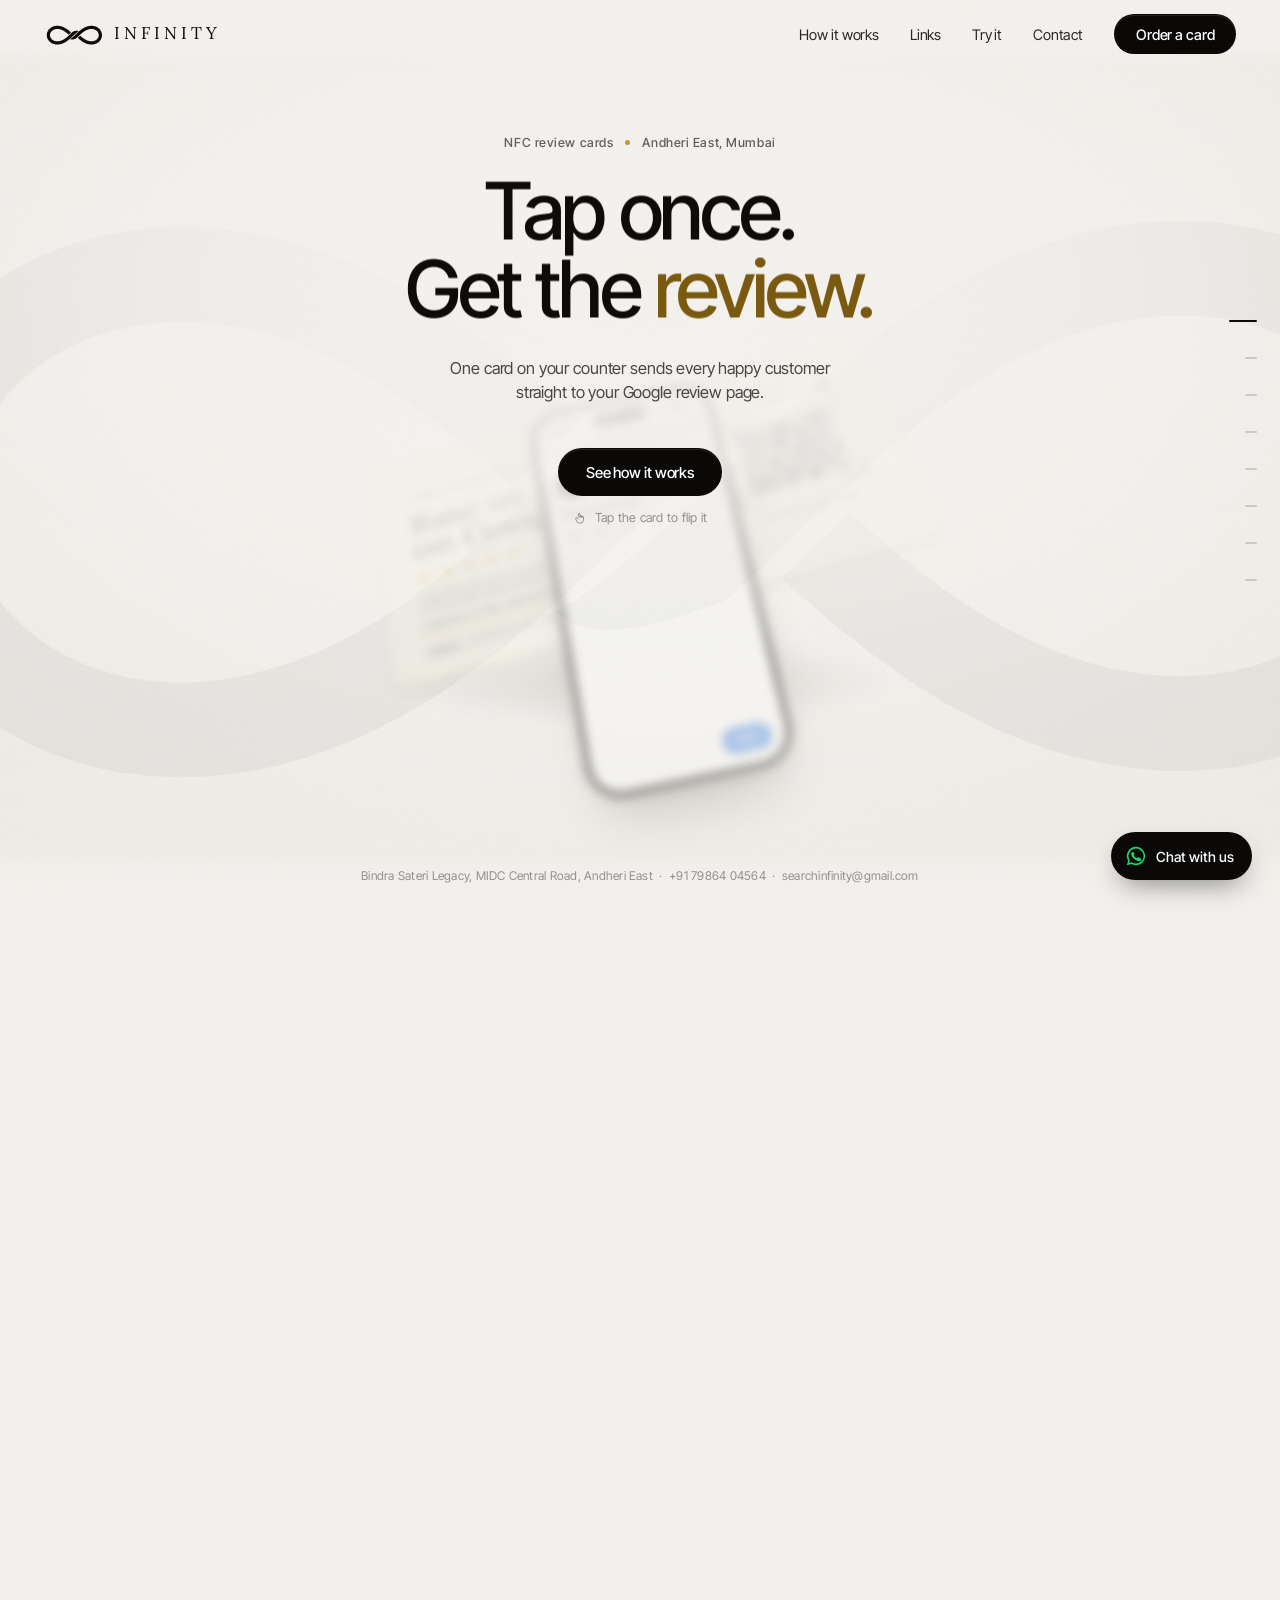
==== index.html @ 0ace3b56 "Rebuild with hosted-only Save contact button Co-Authored-By: Claude Opus 5.5 <noreply@anthropic.com>" ====
<!DOCTYPE html>
<html lang="en">
<head>
<meta charset="UTF-8">
<meta name="viewport" content="width=device-width, initial-scale=1, viewport-fit=cover">
<meta name="theme-color" content="#f2f0ec">
<meta property="og:title" content="Infinity – NFC review cards">
<meta property="og:description" content="Tap once. Get the review. Infinity NFC cards send customers straight to your Google review page. Andheri East, Mumbai.">
<meta property="og:type" content="website">
<meta property="og:url" content="https://growwithinfinity.github.io/">
<meta property="og:image" content="https://growwithinfinity.github.io/og.jpg">
<meta property="og:image:width" content="1200">
<meta property="og:image:height" content="630">
<meta name="twitter:card" content="summary_large_image">
<link rel="canonical" href="https://growwithinfinity.github.io/">
<script type="application/ld+json">
{"@context":"https://schema.org","@type":"LocalBusiness","name":"Infinity","description":"NFC review cards that open your Google review page with one tap.",
 "url":"https://growwithinfinity.github.io/","telephone":"+91-79864-04564","email":"searchinfinity@gmail.com",
 "founder":{"@type":"Person","name":"Mridul Shingari"},
 "address":{"@type":"PostalAddress","streetAddress":"Bindra Sateri Legacy, near Aralia Business Hotel, MIDC Central Road","addressLocality":"Andheri East, Mumbai","addressRegion":"Maharashtra","postalCode":"400093","addressCountry":"IN"},
 "image":"https://growwithinfinity.github.io/og.jpg"}
</script>
<link rel="icon" href="data:image/svg+xml,%3Csvg xmlns='http://www.w3.org/2000/svg' viewBox='0 0 64 64'%3E%3Crect width='64' height='64' rx='14' fill='%23f2f0ec'/%3E%3Cpath d='M20 22c-6 0-10 4.5-10 10s4 10 10 10c8 0 16-20 24-20 6 0 10 4.5 10 10s-4 10-10 10c-8 0-16-20-24-20z' fill='none' stroke='%230d0c0b' stroke-width='5'/%3E%3C/svg%3E">
<title>Mridul Shingari – Infinity</title>
<meta name="description" content="Infinity NFC review cards. One tap with a phone opens your Google review page. Andheri East, Mumbai.">
<link rel="preconnect" href="https://fonts.googleapis.com">
<link rel="preconnect" href="https://fonts.gstatic.com" crossorigin>
<link href="https://fonts.googleapis.com/css2?family=Inter+Tight:wght@400;500&family=Lora:wght@400&family=Poppins:wght@400;500&display=swap" rel="stylesheet">
<style>
:root{
  color-scheme:light;
  --fg:#0d0c0b; --fg-soft:rgba(13,12,11,.64); --fg-faint:rgba(13,12,11,.42);
  --shade:#f2f0ec; --rule:rgba(13,12,11,.16);
  --ease:cubic-bezier(.22,.61,.36,1);
  --pill-bg:#0a0908; --pill-fg:#ffffff;
  --gold:#C9982E;
  --sans:'Inter Tight','Helvetica Neue',Helvetica,Arial,sans-serif;
  --serif:'Inter Tight','Helvetica Neue',Helvetica,Arial,sans-serif;
  --mono:ui-monospace,SFMono-Regular,Menlo,Consolas,monospace;
}
html{-webkit-text-size-adjust:100%}
[hidden]{display:none!important}
*,*::before,*::after{box-sizing:border-box}
body{margin:0;background:var(--shade);color:var(--fg);font-family:var(--sans);font-weight:400;
  -webkit-font-smoothing:antialiased;-moz-osx-font-smoothing:grayscale;overflow-x:hidden}
h1,p{margin:0}

/* ---------- preloader ---------- */
.boot{position:fixed;inset:0;z-index:90;display:flex;flex-direction:column;align-items:center;justify-content:center;gap:16px;background:var(--shade);transition:opacity .7s var(--ease),visibility .7s}
.boot.done{opacity:0;visibility:hidden}
.boot p{font-size:12.5px;letter-spacing:.05em;color:var(--fg-faint)}
.bar{width:150px;height:1px;background:var(--rule);overflow:hidden}
.bar i{display:block;height:100%;width:100%;background:var(--fg);transform:scaleX(0);transform-origin:0 50%}

/* ---------- fixed stage: the "footage" ---------- */
.stage{position:fixed;inset:0;z-index:0;overflow:hidden;
  background:radial-gradient(90% 70% at 50% 42%,#fbfaf7 0%,#f2f0ec 55%,#e6e2d9 100%)}
.bgmark{position:absolute;left:50%;top:50%;width:min(135vw,1700px);height:auto;color:#0d0c0b;opacity:.045;transform:translate(-50%,-50%);will-change:transform}
.obj{position:absolute;inset:0;perspective:1500px;will-change:opacity,filter}
.floor{position:absolute;left:0;top:0;width:400px;height:70px;border-radius:50%;
  background:radial-gradient(closest-side,rgba(30,24,12,.34),rgba(30,24,12,0));filter:blur(6px);will-change:transform,opacity}
.veil{position:absolute;inset:0;pointer-events:none;background:
  linear-gradient(to bottom, rgba(242,240,236,.62) 0%, rgba(242,240,236,.12) 22%, rgba(242,240,236,.12) 78%, rgba(242,240,236,.66) 100%),
  radial-gradient(100% 80% at 50% 48%, rgba(242,240,236,0) 0%, rgba(242,240,236,.34) 100%),
  rgba(242,240,236,.20)}
.grain{position:absolute;inset:-50%;opacity:.13;mix-blend-mode:multiply;pointer-events:none;
  background-image:url("data:image/svg+xml;utf8,<svg xmlns='http://www.w3.org/2000/svg' width='140' height='140'><filter id='n'><feTurbulence type='fractalNoise' baseFrequency='.85' numOctaves='3'/></filter><rect width='140' height='140' filter='url(%23n)' opacity='.5'/></svg>")}

/* card: follows the printed Infinity card, cream stock with gold accents and real edge thickness */
.card3d,.phone{position:absolute;left:0;top:0;will-change:transform}
.card3d{width:400px;height:240px;transform-style:preserve-3d;font-family:"Poppins",var(--sans)}
.face,.edge{position:absolute;inset:0;border-radius:12px}
.face{backface-visibility:hidden;-webkit-backface-visibility:hidden;overflow:hidden;background:#F8F4E6;color:#1c1b19;
  box-shadow:inset 0 0 0 1px rgba(60,48,20,.10)}
.edge{background:#d8ceb2}
.edge:nth-of-type(1){transform:translateZ(-1.2px)}
.edge:nth-of-type(2){transform:translateZ(0)}
.edge:nth-of-type(3){transform:translateZ(1.2px)}
.front{transform:translateZ(2px)}
.back{transform:rotateY(180deg) translateZ(2px)}
.face::after{content:"";position:absolute;inset:-60%;pointer-events:none;
  background:linear-gradient(115deg,transparent 42%,rgba(255,255,255,.55) 50%,transparent 58%);transform:translateX(var(--sheen,-30%));mix-blend-mode:soft-light}
/* review side */
.front .l{position:absolute;left:26px;top:36px;width:210px}
.front .hi{font-size:7.4px;letter-spacing:.09em;color:#3b382f;display:flex;align-items:center;gap:5px}
.front .hi svg{width:10px;height:10px}
.front h3{margin:10px 0 0;font:400 27px/1.08 "Lora",Georgia,serif;letter-spacing:-.005em;color:#1c1b19}
.front .st{display:flex;gap:4px;margin-top:11px}
.front .st svg{width:13px;height:13px;fill:#D9A93A}
.front .tx{margin-top:11px;font-size:8.2px;line-height:1.45;color:#2f2d27}
.front .tx b{display:block;font-weight:500;margin-top:5px;color:#1c1b19}
.front .rl{position:absolute;left:26px;top:196px;width:172px;height:1px;background:#D9A93A}
.front .pw{position:absolute;left:26px;top:207px;display:flex;align-items:center;gap:7px;font-size:7px;letter-spacing:.16em;color:#3b382f}
.front .pw svg{width:24px;height:auto;color:#1c1b19}
.front .tap{position:absolute;right:30px;top:34px;display:flex;align-items:center;gap:22px;font-size:8px;font-weight:500;letter-spacing:.16em}
.front .tap svg{width:20px;height:20px;color:#1c1b19}
.qrf{position:absolute;width:96px;height:96px}
.qrf::before,.qrf::after,.qrf i::before,.qrf i::after{content:"";position:absolute;width:18px;height:18px;border:1.6px solid #1c1b19}
.qrf::before{left:0;top:0;border-right:0;border-bottom:0}
.qrf::after{right:0;top:0;border-left:0;border-bottom:0}
.qrf i::before{left:0;bottom:0;border-right:0;border-top:0}
.qrf i::after{right:0;bottom:0;border-left:0;border-top:0}
.qrf svg{position:absolute;inset:11px;width:74px;height:74px}
.front .qrf{right:32px;top:61px}
.cardcap{position:absolute;font-size:7px;letter-spacing:.2em;color:#3b382f;text-align:center;width:130px}
.front .cardcap{right:15px;top:170px}
/* logo side */
.back .l{position:absolute;left:34px;top:0;bottom:0;width:190px;display:flex;flex-direction:column;align-items:center;justify-content:center}
.back .inf{width:124px;height:auto;color:#1c1b19}
.back .w{margin-top:8px;font:400 23px/1 "Lora",Georgia,serif;letter-spacing:.2em;padding-left:.2em}
.back .t{margin-top:9px;font-size:6.3px;letter-spacing:.14em;color:#3b382f;white-space:nowrap}
.back .g{margin-top:12px;width:150px;height:1px;background:#D9A93A}
.back .ph{margin-top:10px;font-size:10px;font-weight:500;letter-spacing:.12em}
.back .qrf{right:38px;top:56px}
.back .cardcap{right:21px;top:166px}
.ripples{position:absolute;left:80%;top:46%;width:0;height:0;transform:translateZ(3px)}
.ripples i{position:absolute;left:-60px;top:-60px;width:120px;height:120px;border-radius:50%;border:1.5px solid #C9982E;opacity:0}
.card3d.pulse .ripples i{animation:ring 1.5s cubic-bezier(.2,.6,.3,1) infinite}
.card3d.pulse .ripples i:nth-child(2){animation-delay:.5s}
.card3d.pulse .ripples i:nth-child(3){animation-delay:1s}
@keyframes ring{0%{transform:scale(.2);opacity:.95}100%{transform:scale(2.8);opacity:0}}
.card3d.pulse .front{box-shadow:inset 0 0 0 1.5px #D9A93A,0 0 50px rgba(217,169,58,.45)}

/* phone: titanium frame, glass */
.phone{width:250px;height:520px;border-radius:46px;padding:3px;
  background:linear-gradient(145deg,#6b665c 0%,#23211d 30%,#3a3731 55%,#1b1a17 80%,#77716a 100%);
  box-shadow:0 40px 70px -30px rgba(20,14,4,.55),0 12px 24px -12px rgba(20,14,4,.35);opacity:0}
.phone::after{content:"";position:absolute;right:-2px;top:130px;width:3px;height:64px;border-radius:2px;background:#4a463f}
.bezel{height:100%;border-radius:43px;background:#050505;padding:7px;position:relative}
.bezel::before{content:"";position:absolute;top:17px;left:50%;width:72px;height:21px;margin-left:-36px;border-radius:12px;background:#000;z-index:6}
.glare{position:absolute;inset:7px;border-radius:36px;pointer-events:none;z-index:7;
  background:linear-gradient(125deg,rgba(255,255,255,.16) 0%,rgba(255,255,255,0) 32%,rgba(255,255,255,0) 70%,rgba(255,255,255,.06) 100%)}
.screen{position:relative;height:100%;border-radius:35px;overflow:hidden;background:#fff;color:#1b1b1b;font-family:var(--sans)}
.scr{position:absolute;inset:0;opacity:0;transition:opacity .35s ease, transform .35s ease;transform:scale(.98);display:flex;flex-direction:column}
.scr.on{opacity:1;transform:none}
.sb{display:flex;justify-content:space-between;padding:17px 22px 0;font:600 11px/1 var(--sans)}
.url{margin:18px 12px 0;padding:7px 10px;border-radius:10px;background:#f1efe9;font:500 9.5px/1.2 var(--mono);color:#555;display:flex;gap:6px;align-items:center;white-space:nowrap;overflow:hidden}
.url svg{width:10px;height:10px;flex:none}
.body{padding:14px 16px;display:flex;flex-direction:column;gap:10px;flex:1}
/* lock screen */
.lock{background:linear-gradient(170deg,#2b2418 0%,#6b4e1f 55%,#d9aa45 100%);color:#fff;align-items:center;text-align:center}
.lock .time{font:300 58px/1 var(--sans);margin-top:44px;letter-spacing:-.02em}
.lock .date{font:500 12px/1 var(--sans);opacity:.85;margin-top:6px}
.lock .hint{margin-top:auto;margin-bottom:34px;display:grid;justify-items:center;gap:8px;font:500 11px/1.3 var(--sans);opacity:.92}
.lock .hint svg{width:30px;height:30px}
.banner{position:absolute;left:8px;right:8px;top:48px;background:rgba(250,248,242,.96);color:#1b1b1b;border-radius:18px;padding:10px 12px;display:flex;gap:10px;align-items:center;box-shadow:0 10px 30px rgba(0,0,0,.25);transform:translateY(-140%);transition:transform .45s cubic-bezier(.2,.8,.2,1);text-align:left}
.banner.on{transform:none}
.banner .ic{width:30px;height:30px;border-radius:8px;background:#1C1B19;color:#D9AA45;display:grid;place-items:center;flex:none}
.banner .ic svg{width:18px;height:18px}
.banner b{display:block;font:600 11px/1.3 var(--sans)}
.banner span{font:400 10px/1.3 var(--sans);color:#555}
/* review */
.biz{display:flex;gap:10px;align-items:center}
.av{width:38px;height:38px;border-radius:50%;background:#1C1B19;color:#D9AA45;display:grid;place-items:center;font:500 14px/1 var(--serif);flex:none}
.biz b{display:block;font:600 13px/1.2 var(--sans)}
.biz span{font:400 10px/1.2 var(--sans);color:#666}
.rate{font:500 12px/1.3 var(--sans);margin-top:4px}
.stars{display:flex;gap:6px}
.stars svg{width:28px;height:28px;fill:#ddd9cf;transition:fill .2s, transform .2s}
.stars svg.lit{fill:#E8A91B;transform:scale(1.08)}
.box{border:1px solid #ddd;border-radius:10px;padding:10px;font:400 11px/1.45 var(--sans);color:#333;min-height:72px}
.box .caret{display:inline-block;width:1px;height:12px;background:#333;vertical-align:-2px}
.post{margin-top:auto;align-self:flex-end;background:#1a73e8;color:#fff;font:600 11px/1 var(--sans);padding:10px 18px;border-radius:99px;transition:background .3s}
.post.done{background:#1e8e3e}
/* instagram */
.ig .top{display:flex;gap:16px;align-items:center}
.ig .ring{width:58px;height:58px;border-radius:50%;padding:2.5px;background:conic-gradient(#f9ce34,#ee2a7b,#6228d7,#f9ce34);flex:none}
.ig .ring div{width:100%;height:100%;border-radius:50%;border:2.5px solid #fff;background:#1C1B19;color:#D9AA45;display:grid;place-items:center;font:500 16px/1 var(--serif)}
.ig .nums{display:flex;gap:12px;font:400 9px/1.3 var(--sans);text-align:center;color:#555}
.ig .nums b{display:block;font:600 12px/1.2 var(--sans);color:#111}
.ig .follow{background:#0095f6;color:#fff;text-align:center;border-radius:8px;padding:8px;font:600 11px/1 var(--sans)}
.ig .grid{display:grid;grid-template-columns:repeat(3,1fr);gap:2px;margin:0 -16px}
.ig .grid i{aspect-ratio:1;background:linear-gradient(135deg,#e9d8b4,#c9982e)}
.ig .grid i:nth-child(2n){background:linear-gradient(135deg,#2a261f,#6b4e1f)}
.ig .grid i:nth-child(3n){background:linear-gradient(135deg,#f3e6c7,#e0c78a)}
/* whatsapp */
.wa{background:#efe7dd}
.wa .head{background:#075e54;color:#fff;padding:48px 14px 10px;display:flex;gap:10px;align-items:center}
.wa .head .av{width:30px;height:30px;font-size:12px}
.wa .head b{font:600 12px/1.2 var(--sans)}
.wa .head span{display:block;font:400 9px/1.2 var(--sans);opacity:.8}
.wa .chat{flex:1;padding:14px 10px;display:flex;flex-direction:column;justify-content:flex-end;gap:6px}
.wa .msg{max-width:82%;padding:7px 9px;border-radius:9px;font:400 10.5px/1.4 var(--sans);background:#fff;align-self:flex-start}
.wa .msg.me{background:#dcf8c6;align-self:flex-end}
.wa .type{margin:0 8px 14px;background:#fff;border-radius:99px;padding:9px 12px;font:400 10px/1 var(--sans);color:#888;display:flex;justify-content:space-between}
.wa .type b{color:#075e54}
/* menu */
.menu h4{margin:0;font:500 20px/1.2 var(--serif)}
.menu .sub{font:400 10px/1.2 var(--sans);color:#777;letter-spacing:.14em;text-transform:uppercase}
.menu ul{list-style:none;margin:0;padding:0;display:grid;gap:9px}
.menu li{display:flex;justify-content:space-between;gap:8px;font:400 11.5px/1.3 var(--sans);border-bottom:1px dashed #ddd;padding-bottom:8px}
.menu li b{font-weight:600;font-variant-numeric:tabular-nums}
/* upi */
.upi{align-items:center;text-align:center}
.upi .amt{font:300 40px/1 var(--sans);font-variant-numeric:tabular-nums;margin-top:6px}
.upi .to{font:400 11px/1.4 var(--sans);color:#555}
.upi .qr{width:120px;height:120px;border-radius:12px;background:#fff;padding:10px;box-shadow:0 0 0 1px #ddd;margin:8px auto}
.upi .qr svg{width:100%;height:100%;display:block}
.upi .pay{margin-top:auto;width:100%;background:#1C1B19;color:#F9F5EA;border-radius:12px;padding:12px;font:600 12px/1 var(--sans)}



/* ---------- scroll meter, chrome, footer ---------- */
.meter{position:fixed;top:0;left:0;z-index:50;height:2px;width:100%;transform:scaleX(0);transform-origin:0 50%;background:var(--fg);opacity:.55}
.chrome{position:fixed;left:0;right:0;top:0;z-index:40;display:flex;align-items:center;justify-content:space-between;gap:12px;
  padding:max(14px, calc(env(safe-area-inset-top, 0px) + 12px)) clamp(16px, 3.4vw, 44px) 14px;
  background:linear-gradient(to bottom, rgba(242,240,236,.94) 0%, rgba(242,240,236,.78) 72%, rgba(242,240,236,0) 100%)}
.mark-word{font:400 17px/1 "Lora",Georgia,serif;letter-spacing:.24em}
.mark{display:flex;align-items:center;gap:12px;font-size:15px;letter-spacing:-.012em;color:var(--fg);min-width:0;flex-shrink:1;text-decoration:none}
.mark-star{width:58px;height:auto;flex:none}
@media (prefers-reduced-motion:no-preference){
  .mark-star use{fill-opacity:0;stroke:currentColor;stroke-width:4;stroke-dasharray:760;stroke-dashoffset:760}
  .mark-word{opacity:0;transform:translateX(-6px);transition:opacity .9s var(--ease) .7s,transform .9s var(--ease) .7s}
  .ready .mark-star use{animation:inkdraw 1.7s var(--ease) .05s forwards}
  .ready .mark-word{opacity:1;transform:none}
  @keyframes inkdraw{65%{fill-opacity:0;stroke-width:4}to{stroke-dashoffset:0;fill-opacity:1;stroke-width:0}}
}
/* headline lines rise out of a mask as their panel arrives */
.ln{display:block;overflow:hidden;padding-bottom:.1em;margin-bottom:-.1em}
.ln>span{display:inline-block;will-change:transform}
.hint{margin-top:14px;font-size:12.5px;letter-spacing:.02em;color:var(--fg-faint);display:flex;align-items:center;gap:8px;justify-content:center}
.hint svg{width:14px;height:14px}
/* chapter rail */
.chap{position:fixed;right:clamp(14px,1.8vw,26px);top:50%;transform:translateY(-50%);z-index:41;display:grid;gap:10px;justify-items:end}
.chap a{display:flex;align-items:center;gap:10px;text-decoration:none;color:var(--fg);padding:3px 0;min-height:18px}
.chap span{font-size:12px;letter-spacing:.02em;opacity:0;transform:translateX(6px);transition:opacity .35s var(--ease),transform .35s var(--ease);
  background:rgba(242,240,236,.9);padding:3px 8px;border-radius:99px}
.chap i{display:block;width:12px;height:2px;border-radius:2px;background:var(--rule);transition:width .45s var(--ease),background .45s var(--ease)}
.chap a.on i{width:28px;background:var(--fg)}
.chap a:hover span,.chap a:focus-visible span{opacity:1;transform:none}
.chap a:focus-visible{outline:2px solid var(--fg);outline-offset:3px;border-radius:4px}
@media (max-width:899px){.chap{display:none}}
/* gold light at the moment of the tap */
.flash{position:absolute;left:0;top:0;width:900px;height:900px;margin:-450px 0 0 -450px;border-radius:50%;pointer-events:none;opacity:0;
  background:radial-gradient(closest-side,rgba(232,190,90,.55),rgba(232,190,90,.18) 45%,rgba(232,190,90,0));mix-blend-mode:multiply;will-change:transform,opacity}
.nav{display:flex;align-items:center;gap:clamp(14px, 2.4vw, 32px);flex-shrink:0}
.nav a:not(.pill){color:var(--fg);text-decoration:none;font-size:14.5px;letter-spacing:-.008em;opacity:.88;transition:opacity .3s var(--ease)}
.nav a:not(.pill):hover{opacity:1}
.pill{display:inline-flex;align-items:center;justify-content:center;height:40px;padding:0 21px;border-radius:999px;
  background:var(--pill-bg);color:var(--pill-fg);font-size:14.5px;font-weight:500;letter-spacing:-.008em;text-decoration:none;white-space:nowrap;opacity:1;
  border:1px solid rgba(10,9,8,.12);box-shadow:0 1px 0 rgba(255,255,255,.10) inset;-webkit-text-fill-color:var(--pill-fg);
  transition:transform .4s var(--ease),background .3s var(--ease),color .3s var(--ease)}
.nav .pill{color:#fff;-webkit-text-fill-color:#fff}
.pill:hover,.pill:focus-visible{transform:translateY(-2px);background:#000;color:#fff;-webkit-text-fill-color:#fff}
.pill:focus-visible{outline:2px solid var(--fg);outline-offset:2px}
.ghost{display:inline-flex;align-items:center;justify-content:center;height:48px;padding:0 24px;border-radius:999px;
  color:var(--fg);text-decoration:none;font-size:15px;letter-spacing:-.008em;border:1px solid var(--rule);background:rgba(242,240,236,.5);
  transition:border-color .3s var(--ease),transform .4s var(--ease);font-variant-numeric:tabular-nums}
.ghost:hover,.ghost:focus-visible{border-color:var(--fg);transform:translateY(-2px)}
.ghost:focus-visible{outline:2px solid var(--fg);outline-offset:2px}
.foot{position:fixed;bottom:0;left:0;right:0;z-index:40;display:flex;justify-content:center;
  padding:14px clamp(16px, 4vw, 24px) max(16px, calc(env(safe-area-inset-bottom, 0px) + 12px));
  font-size:12px;line-height:1.45;letter-spacing:.02em;color:var(--fg-faint);text-align:center;pointer-events:none;
  background:linear-gradient(to top, rgba(242,240,236,.92) 0%, rgba(242,240,236,.72) 72%, rgba(242,240,236,0) 100%)}

/* ---------- panels ---------- */
.panels{position:fixed;inset:0;z-index:20;pointer-events:none}
.panel::before{content:"";position:absolute;inset:0;z-index:-1;pointer-events:none;
  background:radial-gradient(56% 46% at 50% 50%, rgba(242,240,236,.92) 0%, rgba(242,240,236,.72) 45%, rgba(242,240,236,0) 100%)}
.panel.top::before{background:radial-gradient(60% 44% at 50% 30%, rgba(242,240,236,.94) 0%, rgba(242,240,236,.7) 50%, rgba(242,240,236,0) 100%)}
.panel.split::before{background:radial-gradient(48% 60% at 24% 50%, rgba(242,240,236,.94) 0%, rgba(242,240,236,.6) 55%, rgba(242,240,236,0) 100%)}
.panel{isolation:isolate;position:absolute;inset:0;display:flex;flex-direction:column;align-items:center;justify-content:center;text-align:center;
  padding:max(104px, calc(env(safe-area-inset-top, 0px) + 88px)) clamp(20px, 5vw, 60px) max(96px, calc(env(safe-area-inset-bottom, 0px) + 80px));
  opacity:0;will-change:opacity,transform}
.panel.top{justify-content:flex-start;padding-top:max(15vh, calc(env(safe-area-inset-top, 0px) + 96px))}
.eyebrow{font-weight:500;display:flex;align-items:center;justify-content:center;flex-wrap:wrap;gap:6px 12px;font-size:12.5px;letter-spacing:.045em;
  color:var(--fg-soft);margin-bottom:clamp(16px,2vw,22px);max-width:min(46ch, 100%);text-align:center}
.eyebrow .dot{width:5px;height:5px;border-radius:50%;background:var(--gold)}
h1{font-weight:500;font-size:clamp(34px, 7.1vw, 104px);line-height:.98;letter-spacing:-.042em;color:var(--fg);max-width:15ch;text-wrap:balance}
.panel.top h1{font-size:clamp(34px, 6.2vw, 92px)}
h1 em{font-style:normal;color:#7A5A10}
.sub{margin-top:clamp(18px,2.2vw,28px);font-size:clamp(15px,1.28vw,19px);line-height:1.5;letter-spacing:-.008em;color:rgba(13,12,11,.74);max-width:min(46ch, 100%);text-wrap:pretty}
.cta{margin-top:clamp(28px,3.4vw,44px);pointer-events:auto;width:100%;display:flex;justify-content:center;flex-wrap:wrap;gap:10px}
.cta .pill{height:48px;padding:0 27px;font-size:15px;max-width:min(100%, 320px)}
.chips{margin-top:clamp(20px,2.6vw,32px);display:flex;flex-wrap:wrap;justify-content:center;gap:8px;max-width:min(52ch,100%)}
.chips span{font-size:13px;letter-spacing:-.005em;padding:8px 14px;border-radius:999px;border:1px solid var(--rule);background:rgba(242,240,236,.6);transition:background .4s var(--ease),color .4s var(--ease),border-color .4s var(--ease)}
.chips span.on{background:var(--fg);color:#fff;border-color:var(--fg)}

.track{position:relative;z-index:1;height:1150vh;min-height:6600px}

/* comparison */
.versus{margin-top:clamp(22px,3vw,40px);display:grid;grid-template-columns:1fr 1fr;gap:12px;width:min(640px,100%);text-align:left}
.versus .col{border:1px solid var(--rule);border-radius:18px;padding:18px 20px;background:rgba(248,246,241,.72)}
.versus .col.new{background:var(--fg);color:#fff;border-color:var(--fg)}
.vh{font-size:12px;letter-spacing:.06em;text-transform:uppercase;color:var(--fg-soft);margin-bottom:12px}
.new .vh{color:rgba(255,255,255,.6)}
.versus ol{margin:0;padding-left:1.3em;display:grid;gap:6px;font-size:15px;letter-spacing:-.01em}
.old ol{color:var(--fg-soft)}
.new ol{font-size:24px;letter-spacing:-.02em}
.new .done{margin-top:12px;font-size:14px;color:#E4C77E}
/* industries */
.chips.static span{background:rgba(248,246,241,.8)}
/* try-it */
.try{margin-top:clamp(22px,2.8vw,34px);display:grid;gap:10px;width:min(380px,100%);pointer-events:auto;text-align:left}
.try label{font-size:12px;letter-spacing:.06em;text-transform:uppercase;color:var(--fg-soft)}
.try input{height:52px;border-radius:999px;border:1px solid var(--rule);background:rgba(255,255,255,.8);padding:0 22px;
  font:400 16px/1 var(--sans);color:var(--fg);outline:none;transition:border-color .3s var(--ease)}
.try input:focus{border-color:var(--fg)}
.try .lbl{font-size:12px;letter-spacing:.06em;text-transform:uppercase;color:var(--fg-soft)}
.fake{height:52px;border-radius:999px;border:1px solid var(--rule);background:rgba(255,255,255,.85);padding:0 18px 0 22px;cursor:text;
  display:flex;align-items:center;justify-content:space-between;gap:10px;font:400 16px/1 var(--sans);color:var(--fg-faint);text-align:left;width:100%}
.fake.has{color:var(--fg)}
.fake svg{width:18px;height:18px;flex:none;color:var(--fg-soft)}
.fake:focus-visible{outline:2px solid var(--fg);outline-offset:2px}
/* typing sheet: sits above the scroll scene so the keyboard and scrolling cannot move it */
.sheet{position:fixed;inset:0;z-index:95;display:flex;justify-content:center;align-items:flex-start;
  padding:max(72px, calc(env(safe-area-inset-top, 0px) + 56px)) 16px 24px;background:rgba(242,240,236,.86);
  backdrop-filter:blur(10px);-webkit-backdrop-filter:blur(10px);overflow-y:auto}
.sheet-card{width:min(440px,100%);background:#fbfaf7;border:1px solid var(--rule);border-radius:24px;padding:24px;display:grid;gap:10px;
  box-shadow:0 30px 60px -30px rgba(20,14,4,.35)}
.sheet-title{font-size:22px;font-weight:500;letter-spacing:-.02em;margin-bottom:6px}
.sheet-card label,.mini-cap{font-size:12px;letter-spacing:.06em;text-transform:uppercase;color:var(--fg-soft)}
.sheet-card input{height:54px;border-radius:14px;border:1px solid var(--fg);background:#fff;padding:0 18px;font:400 17px/1 var(--sans);color:var(--fg);outline:none;width:100%}
.mini-cap{margin-top:10px}
.mini{display:flex;gap:12px;align-items:center;border:1px solid var(--rule);border-radius:16px;padding:14px;background:#fff}
.mini .av{width:42px;height:42px;font-size:16px}
.mini-t{display:grid;gap:3px;min-width:0}
.mini-t b{font-size:15px;font-weight:500;overflow:hidden;text-overflow:ellipsis;white-space:nowrap}
.mini-t span{font-size:12px;color:var(--fg-soft)}
.mini-t i{display:flex;gap:3px}
.mini-t i svg{width:16px;height:16px;fill:#E8A91B}
.sheet-row{display:flex;gap:10px;margin-top:10px;flex-wrap:wrap}
.sheet-row .ghost{height:48px;cursor:pointer;font-family:var(--sans)}
.sheet-row .pill{height:48px;flex:1}
.try .pill{height:48px;font-size:15px}
.panel.split{align-items:flex-start;text-align:left;padding-left:clamp(24px,7vw,120px);padding-right:52%}
.panel.split .eyebrow{justify-content:flex-start}
.panel.split h1{font-size:clamp(34px,5.2vw,78px)}
/* floating chat */
.wa-fab{position:fixed;z-index:45;right:clamp(14px,2.4vw,28px);bottom:max(20px, calc(env(safe-area-inset-bottom, 0px) + 16px));
  display:inline-flex;align-items:center;gap:9px;height:48px;padding:0 18px 0 14px;border-radius:999px;background:#0a0908;color:#fff;
  -webkit-text-fill-color:#fff;text-decoration:none;font-size:14px;font-weight:500;box-shadow:0 12px 28px -10px rgba(10,9,8,.5);
  transition:transform .4s var(--ease)}
.wa-fab svg{width:22px;height:22px;color:#25D366}
.wa-fab:hover,.wa-fab:focus-visible{transform:translateY(-2px)}
.wa-fab:focus-visible{outline:2px solid var(--fg);outline-offset:2px}

/* ---------- responsive ---------- */
@media (max-width:900px){
  .veil{background:
    linear-gradient(to bottom, rgba(242,240,236,.72) 0%, rgba(242,240,236,.18) 24%, rgba(242,240,236,.18) 76%, rgba(242,240,236,.74) 100%),
    radial-gradient(100% 80% at 50% 48%, rgba(242,240,236,0) 0%, rgba(242,240,236,.40) 100%),
    rgba(242,240,236,.24)}
}
@media (max-width:720px){
  .nav a:not(.pill){display:none}
  .mark{font-size:14px}
  .nav .pill{height:38px;padding:0 16px;font-size:13.5px}
  h1,.panel.top h1{max-width:12ch;font-size:clamp(30px, 9.8vw, 52px)}
  .sub{font-size:15px;max-width:34ch}
  .panel{padding:max(92px, calc(env(safe-area-inset-top, 0px) + 76px)) 18px max(88px, calc(env(safe-area-inset-bottom, 0px) + 72px))}
  .panel.top{padding-top:max(92px, calc(env(safe-area-inset-top, 0px) + 76px))}
  .foot{font-size:11px;max-width:none;justify-content:flex-start;text-align:left;padding-right:84px}
  .wa-fab{padding:0;width:52px;height:52px;justify-content:center}
  .wa-fab span{display:none}
  .versus{gap:8px}
  .versus .col{padding:14px}
  .versus ol{font-size:13px;gap:4px}
  .new ol{font-size:19px}
  .new .done{font-size:12.5px}
  .panel.split{align-items:center;text-align:center;justify-content:flex-start;padding:max(92px, calc(env(safe-area-inset-top, 0px) + 76px)) 18px 88px}
  .panel.split .eyebrow{justify-content:center}
  .panel.split h1{font-size:clamp(30px, 9.8vw, 52px)}
  .panel.split .sub{display:none}
  .try{margin-top:16px}
  .chips span{font-size:12px;padding:7px 11px}
}
@media (max-width:420px){
  #contact .cta .ghost{width:calc(50% - 5px);max-width:none;font-size:13px;padding:0 10px;height:42px}
  .mark-star{width:44px}
  .mark-word{font-size:14px;letter-spacing:.18em}
  .nav .pill{height:36px;padding:0 14px;font-size:13px}
  h1,.panel.top h1{max-width:11ch;font-size:clamp(28px, 10.5vw, 40px)}
  .eyebrow{font-size:11px;letter-spacing:.04em;max-width:28ch}
  .cta .pill,.cta .ghost{width:100%;max-width:280px;height:44px;padding:0 20px;font-size:14px}
}
@media (max-height:520px) and (orientation:landscape){
  .panel,.panel.top{padding:max(72px, calc(env(safe-area-inset-top, 0px) + 56px)) 24px max(64px, calc(env(safe-area-inset-bottom, 0px) + 48px))}
  h1,.panel.top h1{font-size:clamp(28px, 8vh, 44px)}
  .sub{margin-top:12px;font-size:14px}
  .cta{margin-top:16px}
}
</style>
</head>
<body>
<svg width="0" height="0" style="position:absolute" aria-hidden="true">
  <symbol id="inf" viewBox="-6 -6 252 93.5"><path fill="currentColor" d="M94.9 38.6 L94.1 37.9 L93.3 37.2 L92.5 36.5 L91.8 35.8 L91.0 35.1 L90.2 34.4 L89.4 33.7 L88.6 33.0 L87.8 32.4 L87.0 31.7 L86.1 31.0 L85.3 30.4 L84.5 29.7 L83.7 29.1 L82.8 28.4 L82.0 27.8 L81.1 27.2 L80.2 26.5 L79.4 25.9 L78.5 25.3 L77.6 24.8 L76.7 24.2 L75.8 23.6 L74.9 23.0 L74.0 22.5 L73.1 21.9 L72.1 21.4 L71.2 20.9 L70.2 20.4 L69.2 19.9 L68.3 19.4 L67.3 19.0 L66.3 18.6 L65.3 18.1 L64.2 17.7 L63.2 17.3 L62.2 16.9 L61.1 16.6 L60.1 16.3 L59.0 15.9 L57.9 15.7 L56.8 15.4 L55.7 15.1 L54.6 14.9 L53.5 14.7 L52.4 14.5 L51.2 14.4 L50.1 14.3 L49.0 14.2 L47.8 14.1 L46.6 14.1 L45.5 14.1 L44.3 14.1 L43.2 14.2 L42.0 14.2 L40.8 14.4 L39.7 14.5 L38.5 14.7 L37.4 15.0 L36.2 15.2 L35.1 15.6 L33.9 15.9 L32.8 16.3 L31.7 16.7 L30.6 17.2 L29.6 17.7 L28.5 18.2 L27.5 18.8 L26.5 19.4 L25.5 20.1 L24.5 20.8 L23.6 21.5 L22.7 22.3 L21.8 23.1 L21.0 23.9 L20.2 24.8 L19.5 25.7 L18.8 26.6 L18.1 27.5 L17.5 28.5 L16.9 29.5 L16.4 30.6 L15.9 31.6 L15.5 32.7 L15.1 33.8 L14.8 34.9 L14.6 36.0 L14.3 37.1 L14.2 38.2 L14.1 39.3 L14.1 40.5 L14.1 41.6 L14.2 42.8 L14.3 43.9 L14.4 45.0 L14.7 46.1 L15.0 47.2 L15.3 48.3 L15.7 49.4 L16.2 50.5 L16.6 51.5 L17.2 52.5 L17.8 53.5 L18.4 54.5 L19.1 55.4 L19.8 56.3 L20.6 57.2 L21.4 58.0 L22.3 58.9 L23.1 59.6 L24.1 60.4 L25.0 61.1 L26.0 61.8 L27.0 62.4 L28.0 63.0 L29.0 63.6 L30.1 64.1 L31.2 64.6 L32.3 65.0 L33.4 65.4 L34.5 65.8 L35.6 66.1 L36.8 66.4 L37.9 66.7 L39.1 66.9 L40.3 67.1 L41.4 67.2 L42.6 67.3 L43.8 67.4 L44.9 67.5 L46.1 67.5 L47.2 67.5 L48.4 67.4 L49.5 67.3 L50.7 67.2 L51.8 67.1 L52.9 66.9 L54.1 66.7 L55.2 66.5 L56.3 66.3 L57.4 66.0 L58.5 65.7 L59.5 65.4 L60.6 65.1 L61.6 64.8 L62.7 64.4 L63.7 64.0 L64.8 63.6 L65.8 63.2 L66.8 62.8 L67.8 62.3 L68.8 61.8 L69.7 61.4 L70.7 60.9 L71.7 60.4 L72.6 59.8 L73.5 59.3 L74.5 58.8 L75.4 58.2 L76.3 57.6 L77.2 57.1 L78.1 56.5 L78.9 55.9 L79.8 55.3 L80.7 54.7 L81.5 54.0 L82.4 53.4 L83.2 52.8 L84.1 52.1 L84.9 51.5 L85.7 50.8 L86.5 50.2 L87.4 49.5 L88.2 48.8 L89.0 48.2 L89.8 47.5 L90.6 46.8 L91.4 46.1 L92.2 45.4 L92.9 44.7 L93.7 44.0 L94.5 43.3 L95.3 42.6 L96.1 41.8 L96.8 41.1 L97.6 40.4 L98.4 39.7 L99.2 38.9 L99.9 38.2 L100.7 37.5 L101.5 36.7 L102.3 36.0 L103.0 35.3 L103.8 34.5 L104.6 33.8 L105.4 33.0 L106.2 32.3 L107.0 31.5 L107.8 30.8 L108.6 30.0 L109.4 29.3 L110.2 28.5 L111.0 27.8 L111.8 27.1 L112.7 26.3 L113.6 25.7 L114.7 25.2 L115.9 24.8 L117.0 24.4 L118.1 24.0 L119.3 23.6 L120.5 23.3 L121.7 22.9 L122.9 22.6 L124.1 22.3 L125.3 22.1 L126.6 21.8 L127.9 21.6 L129.2 21.5 L130.5 21.5 L131.9 21.5 L133.3 21.6 L134.9 21.9 L136.6 22.5 L138.4 24.0 L137.5 24.6 L136.7 25.2 L135.8 25.8 L134.9 26.4 L134.0 27.0 L133.2 27.6 L132.3 28.2 L131.5 28.9 L130.7 29.5 L129.8 30.2 L129.0 30.8 L128.2 31.5 L127.4 32.2 L126.6 32.9 L125.8 33.5 L125.0 34.2 L124.2 34.9 L123.4 35.6 L122.6 36.3 L121.8 37.0 L121.0 37.7 L120.2 38.4 L119.5 39.1 L118.7 39.9 L117.9 40.6 L117.1 41.3 L116.3 42.0 L115.6 42.8 L114.8 43.5 L114.0 44.2 L113.2 45.0 L112.5 45.7 L111.7 46.4 L110.9 47.2 L110.1 47.9 L109.3 48.7 L108.5 49.4 L107.8 50.2 L107.0 50.9 L106.2 51.7 L105.3 52.4 L104.5 53.2 L103.7 53.9 L102.9 54.7 L102.0 55.4 L101.2 56.1 L100.4 56.9 L99.5 57.6 L98.7 58.4 L97.8 59.1 L96.9 59.9 L96.0 60.6 L95.1 61.3 L94.2 62.1 L93.3 62.8 L92.4 63.5 L91.4 64.2 L90.5 64.9 L89.5 65.6 L88.5 66.3 L87.5 67.0 L86.5 67.7 L85.5 68.4 L84.5 69.1 L83.4 69.8 L82.4 70.4 L81.3 71.0 L80.2 71.7 L79.1 72.3 L78.0 72.9 L76.8 73.5 L75.7 74.1 L74.5 74.7 L73.3 75.2 L72.1 75.8 L70.8 76.3 L69.6 76.8 L68.3 77.3 L67.0 77.8 L65.7 78.2 L64.4 78.7 L63.0 79.0 L61.7 79.4 L60.3 79.8 L58.9 80.1 L57.5 80.4 L56.1 80.7 L54.6 80.9 L53.1 81.1 L51.7 81.2 L50.2 81.4 L48.7 81.5 L47.1 81.5 L45.6 81.5 L44.0 81.5 L42.5 81.4 L40.9 81.3 L39.4 81.1 L37.8 80.9 L36.2 80.7 L34.6 80.3 L33.0 80.0 L31.4 79.5 L29.9 79.1 L28.3 78.5 L26.7 78.0 L25.2 77.3 L23.6 76.6 L22.1 75.8 L20.6 75.0 L19.1 74.1 L17.7 73.2 L16.3 72.2 L14.9 71.1 L13.6 70.0 L12.3 68.8 L11.0 67.5 L9.8 66.2 L8.7 64.9 L7.6 63.5 L6.5 62.0 L5.6 60.5 L4.7 58.9 L3.9 57.3 L3.1 55.7 L2.4 54.0 L1.8 52.3 L1.3 50.5 L0.9 48.8 L0.5 47.0 L0.3 45.2 L0.1 43.4 L0.0 41.5 L0.0 39.7 L0.1 37.9 L0.3 36.1 L0.6 34.3 L0.9 32.5 L1.4 30.7 L1.9 29.0 L2.5 27.3 L3.2 25.6 L4.0 23.9 L4.8 22.4 L5.7 20.8 L6.7 19.3 L7.8 17.8 L8.8 16.4 L10.0 15.1 L11.2 13.8 L12.5 12.6 L13.8 11.4 L15.1 10.3 L16.5 9.2 L17.9 8.2 L19.4 7.3 L20.9 6.4 L22.4 5.6 L23.9 4.8 L25.4 4.1 L27.0 3.5 L28.5 2.9 L30.1 2.4 L31.7 1.9 L33.3 1.5 L34.9 1.1 L36.4 0.8 L38.0 0.6 L39.6 0.4 L41.2 0.2 L42.7 0.1 L44.3 0.0 L45.9 0.0 L47.4 0.0 L48.9 0.1 L50.4 0.2 L51.9 0.3 L53.4 0.5 L54.9 0.7 L56.3 0.9 L57.7 1.2 L59.1 1.5 L60.5 1.8 L61.9 2.2 L63.3 2.5 L64.6 3.0 L65.9 3.4 L67.2 3.8 L68.5 4.3 L69.8 4.8 L71.0 5.3 L72.3 5.8 L73.5 6.4 L74.7 6.9 L75.8 7.5 L77.0 8.1 L78.1 8.7 L79.3 9.3 L80.4 9.9 L81.5 10.6 L82.5 11.2 L83.6 11.9 L84.7 12.6 L85.7 13.2 L86.7 13.9 L87.7 14.6 L88.7 15.3 L89.7 16.0 L90.6 16.7 L91.6 17.4 L92.5 18.1 L93.5 18.9 L94.4 19.6 L95.3 20.3 L96.2 21.1 L97.0 21.8 L97.9 22.5 L98.8 23.3 L99.7 24.0 L100.5 24.8 L101.3 25.5 L102.2 26.2 L103.0 27.0 L103.8 27.7 L104.7 28.5 L105.1 28.9Z"/><path fill="currentColor" d="M145.1 42.9 L145.9 43.6 L146.7 44.3 L147.5 45.0 L148.2 45.8 L149.0 46.4 L149.8 47.1 L150.6 47.8 L151.4 48.5 L152.2 49.2 L153.1 49.9 L153.9 50.5 L154.7 51.2 L155.5 51.8 L156.3 52.5 L157.2 53.1 L158.0 53.7 L158.9 54.4 L159.8 55.0 L160.6 55.6 L161.5 56.2 L162.4 56.8 L163.3 57.4 L164.2 57.9 L165.1 58.5 L166.0 59.0 L166.9 59.6 L167.9 60.1 L168.8 60.6 L169.8 61.1 L170.8 61.6 L171.7 62.1 L172.7 62.5 L173.7 63.0 L174.7 63.4 L175.8 63.8 L176.8 64.2 L177.8 64.6 L178.9 64.9 L179.9 65.3 L181.0 65.6 L182.1 65.9 L183.2 66.2 L184.3 66.4 L185.4 66.6 L186.5 66.8 L187.6 67.0 L188.8 67.2 L189.9 67.3 L191.1 67.4 L192.2 67.4 L193.3 67.5 L194.5 67.5 L195.7 67.4 L196.8 67.4 L198.0 67.3 L199.2 67.2 L200.3 67.0 L201.5 66.8 L202.6 66.5 L203.8 66.3 L204.9 66.0 L206.1 65.6 L207.2 65.2 L208.3 64.8 L209.4 64.3 L210.4 63.8 L211.5 63.3 L212.5 62.7 L213.5 62.1 L214.5 61.5 L215.5 60.8 L216.4 60.0 L217.3 59.3 L218.2 58.5 L219.0 57.6 L219.8 56.8 L220.5 55.9 L221.2 54.9 L221.9 54.0 L222.5 53.0 L223.1 52.0 L223.6 51.0 L224.1 49.9 L224.5 48.9 L224.9 47.8 L225.2 46.7 L225.4 45.6 L225.7 44.4 L225.8 43.3 L225.9 42.2 L225.9 41.0 L225.9 39.9 L225.8 38.8 L225.7 37.6 L225.6 36.5 L225.3 35.4 L225.0 34.3 L224.7 33.2 L224.3 32.1 L223.8 31.1 L223.3 30.0 L222.8 29.0 L222.2 28.0 L221.6 27.1 L220.9 26.1 L220.2 25.2 L219.4 24.3 L218.6 23.5 L217.7 22.7 L216.9 21.9 L215.9 21.1 L215.0 20.4 L214.0 19.7 L213.0 19.1 L212.0 18.5 L211.0 17.9 L209.9 17.4 L208.8 16.9 L207.7 16.5 L206.6 16.1 L205.5 15.7 L204.4 15.4 L203.2 15.1 L202.1 14.8 L200.9 14.6 L199.7 14.4 L198.6 14.3 L197.4 14.2 L196.2 14.1 L195.1 14.1 L193.9 14.1 L192.8 14.1 L191.6 14.1 L190.5 14.2 L189.3 14.3 L188.2 14.4 L187.1 14.6 L185.9 14.8 L184.8 15.0 L183.7 15.2 L182.6 15.5 L181.6 15.8 L180.5 16.1 L179.4 16.4 L178.3 16.8 L177.3 17.1 L176.3 17.5 L175.2 17.9 L174.2 18.3 L173.2 18.8 L172.2 19.2 L171.2 19.7 L170.3 20.2 L169.3 20.7 L168.3 21.2 L167.4 21.7 L166.5 22.2 L165.6 22.8 L164.6 23.3 L163.7 23.9 L162.8 24.5 L161.9 25.0 L161.1 25.6 L160.2 26.2 L159.3 26.9 L158.5 27.5 L157.6 28.1 L156.8 28.7 L155.9 29.4 L155.1 30.0 L154.3 30.7 L153.5 31.3 L152.6 32.0 L151.8 32.7 L151.0 33.4 L150.2 34.0 L149.4 34.7 L148.6 35.4 L147.8 36.1 L147.1 36.8 L146.3 37.5 L145.5 38.2 L144.7 39.0 L143.9 39.7 L143.2 40.4 L142.4 41.1 L141.6 41.9 L140.8 42.6 L140.1 43.3 L139.3 44.0 L138.5 44.8 L137.7 45.5 L137.0 46.3 L136.2 47.0 L135.4 47.8 L134.6 48.5 L133.8 49.2 L133.0 50.0 L132.2 50.7 L131.4 51.5 L130.6 52.2 L129.8 53.0 L129.0 53.7 L128.2 54.5 L127.3 55.2 L126.4 55.8 L125.3 56.3 L124.1 56.7 L123.0 57.1 L121.9 57.5 L120.7 57.9 L119.5 58.3 L118.3 58.6 L117.1 58.9 L115.9 59.2 L114.7 59.5 L113.4 59.7 L112.1 59.9 L110.8 60.0 L109.5 60.1 L108.1 60.1 L106.7 59.9 L105.1 59.6 L103.4 59.0 L101.5 57.5 L102.5 56.9 L103.3 56.3 L104.2 55.8 L105.1 55.1 L106.0 54.5 L106.8 53.9 L107.7 53.3 L108.5 52.6 L109.3 52.0 L110.2 51.3 L111.0 50.7 L111.8 50.0 L112.6 49.4 L113.4 48.7 L114.2 48.0 L115.0 47.3 L115.8 46.6 L116.6 45.9 L117.4 45.2 L118.2 44.5 L119.0 43.8 L119.8 43.1 L120.5 42.4 L121.3 41.7 L122.1 41.0 L122.9 40.2 L123.7 39.5 L124.4 38.8 L125.2 38.0 L126.0 37.3 L126.8 36.6 L127.5 35.8 L128.3 35.1 L129.1 34.3 L129.9 33.6 L130.7 32.9 L131.5 32.1 L132.2 31.4 L133.1 30.6 L133.8 29.9 L134.7 29.1 L135.5 28.4 L136.3 27.6 L137.1 26.9 L137.9 26.1 L138.8 25.4 L139.6 24.6 L140.5 23.9 L141.3 23.1 L142.2 22.4 L143.1 21.7 L144.0 20.9 L144.9 20.2 L145.8 19.5 L146.7 18.7 L147.6 18.0 L148.6 17.3 L149.5 16.6 L150.5 15.9 L151.5 15.2 L152.5 14.5 L153.5 13.8 L154.5 13.1 L155.5 12.4 L156.6 11.8 L157.6 11.1 L158.7 10.5 L159.8 9.8 L160.9 9.2 L162.0 8.6 L163.2 8.0 L164.3 7.4 L165.5 6.8 L166.7 6.3 L167.9 5.7 L169.2 5.2 L170.4 4.7 L171.7 4.2 L173.0 3.8 L174.3 3.3 L175.6 2.9 L176.9 2.5 L178.3 2.1 L179.7 1.8 L181.1 1.4 L182.5 1.1 L183.9 0.9 L185.4 0.6 L186.8 0.5 L188.3 0.3 L189.8 0.1 L191.3 0.1 L192.9 0.0 L194.4 0.0 L195.9 0.0 L197.5 0.1 L199.1 0.2 L200.7 0.4 L202.2 0.6 L203.8 0.9 L205.4 1.2 L207.0 1.6 L208.6 2.0 L210.2 2.5 L211.7 3.0 L213.3 3.6 L214.8 4.2 L216.4 4.9 L217.9 5.7 L219.4 6.5 L220.9 7.4 L222.3 8.4 L223.7 9.4 L225.1 10.4 L226.4 11.6 L227.7 12.8 L229.0 14.0 L230.2 15.3 L231.3 16.7 L232.4 18.1 L233.5 19.5 L234.4 21.1 L235.3 22.6 L236.2 24.2 L236.9 25.9 L237.6 27.5 L238.2 29.2 L238.7 31.0 L239.1 32.8 L239.5 34.5 L239.7 36.4 L239.9 38.2 L240.0 40.0 L240.0 41.8 L239.9 43.6 L239.7 45.5 L239.4 47.3 L239.1 49.0 L238.6 50.8 L238.1 52.5 L237.5 54.3 L236.8 55.9 L236.0 57.6 L235.2 59.2 L234.3 60.7 L233.3 62.2 L232.2 63.7 L231.2 65.1 L230.0 66.4 L228.8 67.7 L227.5 69.0 L226.2 70.1 L224.9 71.3 L223.5 72.3 L222.1 73.3 L220.6 74.3 L219.2 75.1 L217.7 76.0 L216.1 76.7 L214.6 77.4 L213.0 78.0 L211.5 78.6 L209.9 79.2 L208.3 79.6 L206.7 80.0 L205.1 80.4 L203.6 80.7 L202.0 81.0 L200.4 81.2 L198.8 81.3 L197.3 81.4 L195.7 81.5 L194.2 81.5 L192.6 81.5 L191.1 81.5 L189.6 81.3 L188.1 81.2 L186.6 81.0 L185.2 80.8 L183.7 80.6 L182.3 80.3 L180.9 80.0 L179.5 79.7 L178.1 79.4 L176.7 79.0 L175.4 78.6 L174.1 78.2 L172.8 77.7 L171.5 77.2 L170.2 76.7 L169.0 76.2 L167.7 75.7 L166.5 75.2 L165.3 74.6 L164.2 74.0 L163.0 73.4 L161.9 72.8 L160.7 72.2 L159.6 71.6 L158.5 71.0 L157.5 70.3 L156.4 69.6 L155.3 69.0 L154.3 68.3 L153.3 67.6 L152.3 66.9 L151.3 66.2 L150.3 65.5 L149.4 64.8 L148.4 64.1 L147.5 63.4 L146.6 62.7 L145.6 61.9 L144.7 61.2 L143.8 60.5 L142.9 59.7 L142.1 59.0 L141.2 58.3 L140.3 57.5 L139.5 56.8 L138.7 56.0 L137.8 55.3 L137.0 54.5 L136.2 53.8 L135.3 53.0 L134.9 52.6Z"/></symbol>
  <symbol id="nfc" viewBox="0 0 24 24"><g fill="none" stroke="currentColor" stroke-width="1.8" stroke-linecap="round"><path d="M8.5 16.5a6 6 0 0 0 0-9"/><path d="M12 19a10 10 0 0 0 0-14"/><path d="M15.5 21.5a14 14 0 0 0 0-19"/><path d="M5 14a2.5 2.5 0 0 0 0-4"/></g></symbol>
  <symbol id="star" viewBox="0 0 24 24"><path d="M12 2.5l2.9 6.1 6.6.8-4.9 4.6 1.3 6.6L12 17.3l-5.9 3.3 1.3-6.6-4.9-4.6 6.6-.8z"/></symbol>
  <symbol id="lock" viewBox="0 0 24 24"><g fill="none" stroke="currentColor" stroke-width="2.4" stroke-linecap="round"><rect x="5" y="11" width="14" height="10" rx="2"/><path d="M8 11V7a4 4 0 0 1 8 0v4"/></g></symbol>
</svg>

<div class="boot" id="boot"><div class="bar"><i id="bootBar"></i></div><p id="bootPct">LOADING 0%</p></div>

<div class="stage" aria-hidden="true">
  <div class="veil"></div>
  <svg class="bgmark" id="bgmark" viewBox="-6 -6 252 93.5" aria-hidden="true"><use href="#inf"/></svg>
  <div class="obj" id="obj">
    <div class="floor" id="floor"></div>
    <div class="flash" id="flash"></div>
    <div class="card3d" id="card">
      <div class="edge"></div><div class="edge"></div><div class="edge"></div>
      <div class="face front">
        <div class="l">
          <div class="hi">THANKS A MILLION FOR YOUR VISIT <svg viewBox="0 0 20 20"><circle cx="10" cy="10" r="9.5" fill="#D9A93A"/><circle cx="7" cy="8" r="1.2" fill="#6b4e12"/><circle cx="13" cy="8" r="1.2" fill="#6b4e12"/><path d="M6 11.5q4 4 8 0" fill="none" stroke="#6b4e12" stroke-width="1.3" stroke-linecap="round"/></svg></div>
          <h3>Rate us<br>on Google</h3>
          <div class="st"><svg><use href="#star"/></svg><svg><use href="#star"/></svg><svg><use href="#star"/></svg><svg><use href="#star"/></svg><svg><use href="#star"/></svg></div>
          <div class="tx">Tap this card on your phone<br>or scan the code to leave a review.<b>It takes a few seconds.</b></div>
        </div>
        <div class="rl"></div>
        <div class="pw"><svg viewBox="-6 -6 252 93.5"><use href="#inf"/></svg>POWERED BY INFINITY</div>
        <div class="tap">TAP <svg><use href="#nfc"/></svg></div>
        <div class="qrf" data-qr="7"><i></i></div>
        <div class="cardcap">SCAN TO REVIEW</div>
      </div>
      <div class="face back">
        <div class="l">
          <svg class="inf" viewBox="-6 -6 252 93.5"><use href="#inf"/></svg>
          <div class="w">INFINITY</div>
          <div class="t">YOUR PARTNER IN BUSINESS GROWTH</div>
          <div class="g"></div>
          <div class="ph">+91 79864 04564</div>
        </div>
        <div class="qrf" data-qr="31"><i></i></div>
        <div class="cardcap">SCAN TO PAY</div>
      </div>
      <div class="ripples"><i></i><i></i><i></i></div>
    </div>
    <div class="phone" id="phone">
      <div class="bezel">
      <div class="screen">
        <div class="scr lock on" data-s="lock">
          <div class="sb" style="width:100%"><span>Jio</span><span>100%</span></div>
          <div class="time">10:24</div>
          <div class="date">Thursday, 24 September</div>
          <div class="banner" id="banner">
            <div class="ic"><svg><use href="#nfc"/></svg></div>
            <div><b>NFC tag found</b><span>Open “Review us on Google” in browser</span></div>
          </div>
          <div class="hint"><svg><use href="#nfc"/></svg>Hold near the Infinity card</div>
        </div>

        <div class="scr" data-s="review">
          <div class="sb"><span>10:24</span><span>100%</span></div>
          <div class="url"><svg><use href="#lock"/></svg>g.page/r/<span class="sl-d">your-business</span>/review</div>
          <div class="body">
            <div class="biz"><div class="av">Y</div><div><b class="bn">Your Business</b><span>Posting publicly · Andheri East</span></div></div>
            <div class="rate">How was your visit?</div>
            <div class="stars" id="stars"><svg><use href="#star"/></svg><svg><use href="#star"/></svg><svg><use href="#star"/></svg><svg><use href="#star"/></svg><svg><use href="#star"/></svg></div>
            <div class="box"><span id="typed"></span><span class="caret"></span></div>
            <div class="post" id="post">Post</div>
          </div>
        </div>

        <div class="scr ig" data-s="ig">
          <div class="sb"><span>10:24</span><span>100%</span></div>
          <div class="url"><svg><use href="#lock"/></svg>instagram.com/<span class="sl">yourbusiness</span></div>
          <div class="body">
            <div class="top"><div class="ring"><div>Y</div></div>
              <div class="nums"><div><b>214</b>posts</div><div><b>8,420</b>followers</div><div><b>180</b>following</div></div></div>
            <div style="font:600 11px/1.3 var(--sans)"><span class="bn">Your Business</span><br><span style="font-weight:400;color:#555">Café · Andheri East, Mumbai</span></div>
            <div class="follow">Follow</div>
            <div class="grid"><i></i><i></i><i></i><i></i><i></i><i></i><i></i><i></i><i></i></div>
          </div>
        </div>

        <div class="scr wa" data-s="wa">
          <div class="head"><div class="av">Y</div><div><b class="bn">Your Business</b><span>Business account</span></div></div>
          <div class="chat">
            <div class="msg">Welcome! How can we help you today?</div>
            <div class="msg me">Hi, can I book a table for 4 at 8 pm?</div>
          </div>
          <div class="type"><span>Message</span><b>➤</b></div>
        </div>

        <div class="scr menu" data-s="menu">
          <div class="sb"><span>10:24</span><span>100%</span></div>
          <div class="url"><svg><use href="#lock"/></svg><span class="sl">yourbusiness</span>.in/menu</div>
          <div class="body">
            <div class="sub">Today’s menu</div>
            <h4 class="bn">Your Business</h4>
            <ul>
              <li>Masala chai<b>₹ 60</b></li>
              <li>Cold coffee<b>₹ 140</b></li>
              <li>Paneer tikka sandwich<b>₹ 210</b></li>
              <li>Vada pav, two pieces<b>₹ 90</b></li>
              <li>Chocolate brownie<b>₹ 160</b></li>
            </ul>
          </div>
        </div>

        <div class="scr upi" data-s="upi">
          <div class="sb" style="width:100%"><span>10:24</span><span>100%</span></div>
          <div class="url" style="align-self:stretch"><svg><use href="#lock"/></svg>upi://pay?pa=<span class="sl">yourbusiness</span>@upi</div>
          <div class="body" style="align-items:center;width:100%">
            <div class="to">Paying <b class="bn">Your Business</b></div>
            <div class="amt">₹ 999</div>
            <div class="qr" data-qr="53"></div>
            <div class="to">Opens GPay, PhonePe or Paytm</div>
            <div class="pay">Pay with UPI</div>
          </div>
        </div>
      </div>
      </div>
      <div class="glare"></div>
    </div>
  </div>
  <div class="grain"></div>
</div>

<i class="meter" id="meter"></i>

<nav class="chap" id="chap" aria-label="Chapters">
  <a href="#top" data-go="0" data-at="0"><span>Intro</span><i></i></a>
  <a href="#tap" data-go="0.23" data-at="0.17"><span>Tap</span><i></i></a>
  <a href="#open" data-go="0.40" data-at="0.36"><span>Open</span><i></i></a>
  <a href="#links" data-go="0.57" data-at="0.52"><span>Any link</span><i></i></a>
  <a href="#why" data-go="0.705" data-at="0.655"><span>Why it works</span><i></i></a>
  <a href="#who" data-go="0.805" data-at="0.755"><span>Who it's for</span><i></i></a>
  <a href="#try" data-go="0.91" data-at="0.845"><span>Try it</span><i></i></a>
  <a href="#contact" data-go="1" data-at="0.96"><span>Contact</span><i></i></a>
</nav>

<header class="chrome">
  <a class="mark" href="#top" data-go="0"><svg class="mark-star" viewBox="-6 -6 252 93.5" aria-hidden="true"><use href="#inf"/></svg><span class="mark-word">INFINITY</span></a>
  <nav class="nav" aria-label="Sections">
    <a href="#tap" data-go="0.23">How it works</a>
    <a href="#links" data-go="0.57">Links</a>
    <a href="#try" data-go="0.91">Try it</a>
    <a href="#contact" data-go="1">Contact</a>
    <a class="pill" href="https://wa.me/917986404564?text=Hi%20Mridul%2C%20I%20want%20Infinity%20NFC%20cards%20for%20my%20business." target="_blank" rel="noopener">Order a card</a>
  </nav>
</header>

<main class="panels" id="top">
  <section class="panel top" data-panel>
    <p class="eyebrow">NFC review cards <span class="dot"></span> Andheri East, Mumbai</p>
    <h1>Tap once.<br>Get the <em>review.</em></h1>
    <p class="sub">One card on your counter sends every happy customer straight to your Google review page.</p>
    <div class="cta"><a class="pill" href="#tap" data-go="0.23">See how it works</a></div>
    <p class="hint"><svg viewBox="0 0 24 24" aria-hidden="true"><path d="M9 11V5.5a1.5 1.5 0 0 1 3 0V11m0-1.5a1.5 1.5 0 0 1 3 0V11m0-.5a1.5 1.5 0 0 1 3 0V15a6 6 0 0 1-6 6h-.5a6 6 0 0 1-4.9-2.5L4.8 14a1.5 1.5 0 0 1 2.4-1.8L9 14" fill="none" stroke="currentColor" stroke-width="1.6" stroke-linecap="round" stroke-linejoin="round"/></svg>Tap the card to flip it</p>
  </section>
  <section class="panel" data-panel id="tap">
    <p class="eyebrow">Step one <span class="dot"></span> Tap</p>
    <h1>Hold any phone near the card.</h1>
    <p class="sub">A thin NFC chip inside wakes up on contact. No app to install, no battery, nothing to charge.</p>
  </section>
  <section class="panel" data-panel id="open">
    <p class="eyebrow">Step two <span class="dot"></span> Open</p>
    <h1>The review page opens by itself.</h1>
    <p class="sub">Your customer lands on the review box with the stars ready. Most finish in under a minute.</p>
  </section>
  <section class="panel" data-panel id="links">
    <p class="eyebrow">Step three <span class="dot"></span> Choose</p>
    <h1>Any link<br><em>you choose.</em></h1>
    <div class="chips" id="chips"><span data-c="review">Google reviews</span><span data-c="ig">Instagram</span><span data-c="wa">WhatsApp</span><span data-c="menu">Menu</span><span data-c="upi">UPI payments</span><span>Website</span></div>
  </section>
  <section class="panel" data-panel id="why">
    <p class="eyebrow">Why it works <span class="dot"></span> Fewer steps, more reviews</p>
    <h1>Five steps become <em>one tap.</em></h1>
    <div class="versus">
      <div class="col old"><p class="vh">Asking for a review</p>
        <ol><li>Open Google Maps</li><li>Search your business name</li><li>Pick the right listing</li><li>Scroll to reviews</li><li>Tap “Write a review”</li></ol></div>
      <div class="col new"><p class="vh">With an Infinity card</p>
        <ol><li>Tap the card</li></ol><p class="done">The review box is already open.</p></div>
    </div>
  </section>
  <section class="panel" data-panel id="who">
    <p class="eyebrow">Made for your counter</p>
    <h1>For every place customers <em>love to review.</em></h1>
    <div class="chips static"><span>Restaurants &amp; cafés</span><span>Salons &amp; spas</span><span>Clinics &amp; dentists</span><span>Gyms &amp; studios</span><span>Hotels &amp; homestays</span><span>Retail shops</span><span>Car care</span><span>Coaching classes</span></div>
    <p class="sub">Place it where people pay, wait or say goodbye: the billing desk, the table, the reception.</p>
  </section>
  <section class="panel split" data-panel id="try">
    <p class="eyebrow">Try it <span class="dot"></span> Live preview</p>
    <h1>See your name on <em>their screen.</em></h1>
    <p class="sub">Type your business name. This is what your customers see after one tap.</p>
    <div class="try">
      <span class="lbl">Business name</span>
      <button type="button" class="fake" id="openTry"><span id="fakeText">Tap to type your business name</span><svg viewBox="0 0 24 24" aria-hidden="true"><path d="M4 20h4L19 9l-4-4L4 16z" fill="none" stroke="currentColor" stroke-width="1.8" stroke-linejoin="round"/></svg></button>
      <a class="pill" href="https://wa.me/917986404564?text=Hi%20Mridul%2C%20I%20want%20Infinity%20NFC%20cards%20for%20my%20business." target="_blank" rel="noopener">Get cards for this business</a>
    </div>
  </section>
  <section class="panel top" data-panel id="contact">
    <p class="eyebrow">Mridul Shingari <span class="dot"></span> Infinity</p>
    <h1>Put Infinity on <em>your counter.</em></h1>
    <p class="sub">Tell us your business and the link you want. We set up the cards and help you place them where customers pay.</p>
    <div class="cta">
      <a class="pill" href="https://wa.me/917986404564?text=Hi%20Mridul%2C%20I%20want%20Infinity%20NFC%20cards%20for%20my%20business." target="_blank" rel="noopener">Order on WhatsApp</a>
      <a class="ghost" href="tel:+917986404564">+91 79864 04564</a>
      <a class="ghost" href="mailto:searchinfinity@gmail.com" title="searchinfinity@gmail.com">Email us</a>
      <a class="ghost" href="https://www.google.com/maps/search/?api=1&amp;query=Bindra%20Sateri%20Legacy%2C%20MIDC%20Central%20Road%2C%20Andheri%20East%2C%20Mumbai%20400093" target="_blank" rel="noopener">Get directions</a>
    </div>
  </section>
</main>

<div class="sheet" id="sheet" hidden role="dialog" aria-modal="true" aria-labelledby="sheetTitle">
  <form class="sheet-card" id="tryForm" autocomplete="off">
    <p class="sheet-title" id="sheetTitle">See your name on their screen</p>
    <label for="bizName">Business name</label>
    <input id="bizName" name="bizName" type="text" maxlength="32" placeholder="e.g. Chai Point Andheri" enterkeyhint="done" autocapitalize="words">
    <p class="mini-cap">Your customers will see</p>
    <div class="mini">
      <div class="av">Y</div>
      <div class="mini-t"><b class="bn">Your Business</b><span>How was your visit?</span>
        <i><svg><use href="#star"/></svg><svg><use href="#star"/></svg><svg><use href="#star"/></svg><svg><use href="#star"/></svg><svg><use href="#star"/></svg></i></div>
    </div>
    <div class="sheet-row">
      <button type="submit" class="ghost">Done</button>
      <a class="pill" href="https://wa.me/917986404564?text=Hi%20Mridul%2C%20I%20want%20Infinity%20NFC%20cards%20for%20my%20business." target="_blank" rel="noopener">Get cards on WhatsApp</a>
    </div>
  </form>
</div>

<footer class="foot">Bindra Sateri Legacy, MIDC Central Road, Andheri East &nbsp;&middot;&nbsp; +91 79864 04564 &nbsp;&middot;&nbsp; searchinfinity@gmail.com</footer>

<a class="wa-fab" href="https://wa.me/917986404564?text=Hi%20Mridul%2C%20I%20want%20Infinity%20NFC%20cards%20for%20my%20business." target="_blank" rel="noopener" aria-label="Chat with Infinity on WhatsApp"><svg viewBox="0 0 24 24" fill="currentColor" aria-hidden="true"><path d="M12 2a10 10 0 0 0-8.6 15.1L2 22l5-1.3A10 10 0 1 0 12 2zm0 18.2a8.2 8.2 0 0 1-4.2-1.2l-.3-.2-3 .8.8-2.9-.2-.3A8.2 8.2 0 1 1 12 20.2zm4.5-6.1c-.2-.1-1.5-.7-1.7-.8-.2-.1-.4-.1-.6.1l-.8 1c-.1.2-.3.2-.5.1a6.7 6.7 0 0 1-3.3-2.9c-.2-.4.2-.4.7-1.3.1-.2 0-.3 0-.4l-.8-1.8c-.2-.5-.4-.4-.6-.4h-.5a1 1 0 0 0-.7.3 3 3 0 0 0-.9 2.2 5.2 5.2 0 0 0 1.1 2.8 11.9 11.9 0 0 0 4.6 4c1.7.7 2.4.8 3.2.7.5-.1 1.5-.6 1.8-1.2.2-.6.2-1.1.1-1.2 0-.1-.2-.2-.5-.3z"/></svg><span>Chat with us</span></a>

<div class="track"></div>

<script>
(function(){
  "use strict";
  var obj=document.getElementById("obj"), card=document.getElementById("card"), phone=document.getElementById("phone"), floor=document.getElementById("floor");
  var boot=document.getElementById("boot"), bootBar=document.getElementById("bootBar"), bootPct=document.getElementById("bootPct"), meter=document.getElementById("meter");
  var panels=[].slice.call(document.querySelectorAll("[data-panel]"));
  var screens={}; [].forEach.call(document.querySelectorAll(".scr"),function(s){screens[s.dataset.s]=s;});
  var chips=[].slice.call(document.querySelectorAll("#chips span"));
  var banner=document.getElementById("banner"), stars=[].slice.call(document.querySelectorAll("#stars svg"));
  var typed=document.getElementById("typed"), post=document.getElementById("post");

  // Sample QR codes for the mockup: random modules around the three finder squares.
  // They are placeholders to show the layout and do not scan.
  function qrSvg(seed){
    var N=25, m=[], x, y, i, r=seed>>>0;
    function rnd(){r=(Math.imul(r,1664525)+1013904223)>>>0;return r/4294967296;}
    function finder(ox,oy){for(y=-1;y<8;y++)for(x=-1;x<8;x++){var X=ox+x,Y=oy+y;if(X<0||Y<0||X>=N||Y>=N)continue;
      var e=Math.max(Math.abs(x-3),Math.abs(y-3));m[Y*N+X]=(e===3||e<=1)?1:0;}}
    for(i=0;i<N*N;i++)m[i]=rnd()<.47?1:0;
    finder(0,0);finder(N-7,0);finder(0,N-7);
    for(i=8;i<N-8;i++){m[6*N+i]=i%2?0:1;m[i*N+6]=i%2?0:1;}
    var d="";
    for(y=0;y<N;y++)for(x=0;x<N;x++)if(m[y*N+x])d+="M"+x+" "+y+"h1v1h-1z";
    return '<svg viewBox="0 0 25 25" shape-rendering="crispEdges" aria-hidden="true"><path fill="#1c1b19" d="'+d+'"/></svg>';
  }
  [].forEach.call(document.querySelectorAll("[data-qr]"),function(el){el.insertAdjacentHTML("beforeend",qrSvg(Math.imul(+el.dataset.qr,2654435761)));});
  var REVIEW="Quick service and really friendly staff. Will come back!";
  var reduce=window.matchMedia("(prefers-reduced-motion: reduce)").matches;

  // Each panel owns [fadeInStart, fadeInEnd, fadeOutStart, fadeOutEnd] of page progress.
  // The gaps between panels are dead zones: the card and phone perform alone,
  // so two panels are never readable at once.
  // The first four cues were laid out on a 0..0.94 story and are squeezed into 0..0.62;
  // the comparison, industries and live-preview panels follow, then contact.
  var K=0.62/0.94;
  var CUES=[
    [0.00,0.00,0.10*K,0.16*K],
    [0.28*K,0.32*K,0.38*K,0.42*K],
    [0.56*K,0.60*K,0.64*K,0.68*K],
    [0.80*K,0.83*K,0.91*K,0.94*K],
    [0.665,0.685,0.725,0.745],
    [0.77,0.79,0.82,0.84],
    [0.85,0.865,0.95,0.965],
    [0.97,0.99,1.10,1.20]
  ];
  var DRIFT=22; // px of counter-scroll travel per panel

  function clamp(v,a,b){return Math.min(b,Math.max(a,v));}
  function smooth(t){return t*t*(3-2*t);}
  function ramp(p,a,b){if(b<=a)return p>=b?1:0;return smooth(clamp((p-a)/(b-a),0,1));}
  function eio(t){return t<.5?4*t*t*t:1-Math.pow(-2*t+2,3)/2;}
  // keyframe track: [[p,value],...] eased between stops
  function kf(p,f){
    if(p<=f[0][0])return f[0][1];
    for(var i=1;i<f.length;i++){var t1=f[i][0],t0=f[i-1][0];
      if(p<=t1)return f[i-1][1]+(f[i][1]-f[i-1][1])*eio((p-t0)/((t1-t0)||1));}
    return f[f.length-1][1];
  }

  var progress=0, sceneAt=0, ready=false, lastScr="", t0=performance.now();

  var bizInput=document.getElementById("bizName");
  function isTyping(){var sh=document.getElementById("sheet");return !!sh&&!sh.hidden;}

  // ---- pointer tilt (mouse only), tap-to-flip, load intro ----
  var fine=window.matchMedia("(hover:hover) and (pointer:fine)").matches;
  var mx=0,my=0,tmx=0,tmy=0, flipT=0,flipAt=0,flipTimer=0, intro=reduce?1:0,introStart=0;
  var flash=document.getElementById("flash");
  function overCard(x,y){
    if(parseFloat(card.style.opacity||"1")<.5)return false;
    var b=card.getBoundingClientRect(), cxr=(b.left+b.right)/2, cyr=(b.top+b.bottom)/2;
    return Math.abs(x-cxr)<b.width*.42&&Math.abs(y-cyr)<b.height*.42;
  }
  if(fine&&!reduce)window.addEventListener("pointermove",function(e){
    tmx=e.clientX/window.innerWidth*2-1; tmy=e.clientY/window.innerHeight*2-1;
    document.body.style.cursor=(!e.target.closest("a,button,input,label,.sheet")&&overCard(e.clientX,e.clientY))?"pointer":"";
  },{passive:true});
  document.addEventListener("click",function(e){
    if(e.target.closest("a,button,input,label,.sheet"))return;
    if(!overCard(e.clientX,e.clientY))return;
    flipT+=1; clearTimeout(flipTimer);
    // turn back to the review side after a moment so the story keeps making sense
    flipTimer=setTimeout(function(){if(flipT%2)flipT+=1;},2600);
  });

  // ---- headline lines, split on <br> ----
  var heads=panels.map(function(p){
    var h=p.querySelector("h1"); if(!h)return [];
    h.innerHTML=h.innerHTML.split(/<br\s*\/?>/i).map(function(part){return '<span class="ln"><span>'+part.trim()+'</span></span>';}).join("");
    return [].slice.call(h.querySelectorAll(".ln>span")).map(function(el){return {el:el,v:-1};});
  });

  // ---- chapter rail ----
  var chap=[].slice.call(document.querySelectorAll("#chap a")), lastChap=-1;
  function readScroll(){
    if(isTyping())return; // the phone keyboard resizes the viewport; hold still while typing
    var max=document.documentElement.scrollHeight-window.innerHeight;
    progress=max>0?clamp(window.pageYOffset/max,0,1):0;
  }

  function mix(a,b,t){return a+(b-a)*t;}
  // right edge of the live-preview copy (text, not its block), used to place the phone
  var tryPanel=document.getElementById("try"), rng=document.createRange();
  function tryRight(){
    var r=0;
    [].forEach.call(tryPanel.querySelectorAll("h1,.sub,.eyebrow"),function(el){rng.selectNodeContents(el);r=Math.max(r,rng.getBoundingClientRect().right);});
    r=Math.max(r,tryPanel.querySelector(".try").getBoundingClientRect().right);
    return r;
  }
  function scene(q,time){
    // q is page progress; p is the original 0..1 story the card and phone keyframes use
    var p=q<=.62?q/K:kf(q,[[.62,.94],[.66,.95],[.955,.95],[.99,.99]]);
    var W=window.innerWidth, H=window.innerHeight, wide=W>=900;
    var cx=W/2, cy=H/2;
    var bob=reduce?0:Math.sin(time/1100)*5;
    var cs=wide?Math.min(clamp(W/900,.95,1.5),H*.4/240):clamp(W/460,.62,.86), fl=wide?1.12:1;
    var ps=wide?Math.min(1.15,H*.68/520):Math.min(.84,H*.58/520);
    var ph=520*ps;

    // focus: 1 = object performs in the clear, lower = pushed behind a panel's copy
    var f=q<=.62?kf(p,[[0,1],[.24,1],[.29,.14],[.40,.14],[.44,1],[.56,1],[.59,.14],[.66,.14],[.69,1],[.80,1],[.83,wide?.9:.18],[.92,wide?.9:.18],[.96,1]])
                :kf(q,[[.62,wide?.9:.18],[.64,1],[.655,1],[.672,.1],[.835,.1],[.86,1]]);
    // live-preview pose: phone large beside the form
    var sp=kf(q,[[.835,0],[.862,1],[.952,1],[.972,0]]);
    obj.style.opacity=(.2+.8*f).toFixed(3);
    obj.style.filter=f<.98?"blur("+((1-f)*6).toFixed(2)+"px)":"none";
    var fs=.93+.07*f;

    // card
    var cdx=kf(p,[[.68,0],[.78,wide?-W*.13:-W*.2],[.80,wide?-W*.13:-W*.2],[.83,wide?-W*.33:-W*.2],[.925,wide?-W*.33:-W*.2],[.95,wide?-W*.13:-W*.2],[.99,wide?-W*.08:0]]);
    var cdy=kf(p,[[0,wide?H*.3:H*.26],[.12,wide?H*.29:H*.25],[.24,0],[.30,H*.06],[.68,H*.06],[.78,H*.13],[.94,H*.13],[.99,wide?H*.3:H*.32]]);
    var cS=cs*fs*kf(p,[[0,.86],[.14,.86],[.22,fl],[.28,1],[.68,1],[.78,.8],[.94,.8],[.99,wide?.72:.66]]);
    var ry=kf(p,[[.15,0],[.20,180],[.235,180],[.27,360]])+flipAt*180;
    var ie=eio(intro);
    var rx=kf(p,[[0,38],[.14,40],[.2,16],[.26,18],[.32,50],[.68,50],[.78,40],[.99,44]]);
    var rz=kf(p,[[0,-20],[.14,-16],[.2,-8],[.26,-8],[.32,-16],[.68,-16],[.78,-12],[.99,-16]]);
    var idle=1-kf(p,[[.36,0],[.42,1]])+kf(p,[[.62,0],[.7,1]]);
    cdy+=bob*clamp(idle,0,1);
    cdx=mix(cdx,wide?W*.26:-W*.9,sp); cdy=mix(cdy,wide?H*.22:H*.3,sp); cS=mix(cS,cs*(wide?.55:.5),sp);
    cdy+=(1-ie)*H*.32; rx+=(1-ie)*28-my*6; var ryv=ry+mx*9;
    card.style.transform="translate("+(cx-200+cdx)+"px,"+(cy-120+cdy)+"px) scale("+cS+") rotateZ("+rz+"deg) rotateX("+rx+"deg) rotateY("+ryv+"deg)";
    var sheen=-40+((rz+20)*4)+(ry/360)*80+p*40+mx*30;
    card.style.opacity=((1-sp)*ie).toFixed(3);
    // gold light blooms from the card at the moment of the tap
    var fo=kf(p,[[.465,0],[.49,1],[.58,0]]);
    flash.style.opacity=fo.toFixed(3);
    if(fo>0)flash.style.transform="translate("+(cx+cdx+100*cS)+"px,"+(cy+cdy)+"px) scale("+(.6+.6*fo)+")";
    card.style.setProperty("--sheen",sheen.toFixed(1)+"%");
    card.classList.toggle("pulse",p>.47&&p<.6);

    // floor shadow follows the card, pinned below it
    var flip=Math.abs(Math.cos(ry*Math.PI/180));
    floor.style.transform="translate("+(cx-200+cdx)+"px,"+(cy+cdy+105*cS)+"px) scale("+(cS*(1-.25*Math.sin(Math.PI*clamp((p-.15)/.12,0,1))))+","+cS+")";
    floor.style.opacity=((.35+.65*flip)*(1-sp)*ie).toFixed(3);

    // phone
    var pdx=kf(p,[[.28,W*.18],[.38,W*.02],[.46,W*.01],[.69,W*.01],[.78,W*.1],[.80,W*.1],[.83,wide?W*.34:W*.1],[.925,wide?W*.34:W*.1],[.95,W*.1],[.99,wide?W*.09:W*.12]]);
    var hoverY=H*.06-ph*.4, touchY=H*.06+ph*(wide?.12:.04);
    var pdy=kf(p,[[.28,-H*.9],[.38,hoverY],[.44,hoverY],[.48,touchY],[.495,touchY+10],[.52,touchY],[.69,touchY],[.78,-H*.02],[.94,-H*.02],[.99,H*.3]]);
    var prz=kf(p,[[.28,30],[.38,-12],[.69,-12],[.78,0]]);
    var prx=kf(p,[[.3,10],[.44,26],[.69,26],[.78,0]]);
    var pS=ps*fs*kf(p,[[.38,.74],[.69,.74],[.78,1],[.94,1],[.99,.5]]);
    if(p>.78&&p<.95)pdy+=bob*.6;
    if(sp>0&&wide){
      // sit the phone just right of the preview copy, larger, centred on it
      var sc=Math.min(1.12,H*.74/520), px=Math.min(tryRight()+56+125*sc, W-28-125*sc);
      pdx=mix(pdx,px-cx,sp); pdy=mix(pdy,0,sp); pS=mix(pS,sc,sp);
    }else if(sp>0){
      // phones: directly under the form, as large as the space allows
      var top=tryPanel.querySelector(".try").getBoundingClientRect().bottom+22, room=H-top-64;
      var ms=clamp(room/520,.4,.72);
      pdx=mix(pdx,0,sp); pdy=mix(pdy,top+260*ms-cy,sp); pS=mix(pS,ms,sp);
    }
    phone.style.transform="translate("+(cx-125+pdx)+"px,"+(cy-260+pdy)+"px) scale("+pS+") rotateZ("+prz+"deg) rotateX("+(prx-my*4)+"deg) rotateY("+(mx*10)+"deg)";
    phone.style.opacity=kf(p,[[.28,0],[.32,1]])*(wide?1:Math.max(sp,kf(p,[[.96,1],[.98,0]])));

    // what the phone shows
    var s="lock";
    if(p>=.55)s="review"; if(p>=.845)s="ig"; if(p>=.865)s="wa"; if(p>=.885)s="menu"; if(p>=.905)s="upi"; if(p>=.95)s="review";
    if(s!==lastScr){
      for(var k in screens)screens[k].classList.toggle("on",k===s);
      chips.forEach(function(c){c.classList.toggle("on",c.dataset.c===s&&p>.8&&p<.95);});
      lastScr=s;
    }
    banner.classList.toggle("on",p>.5);
    var lit=Math.floor(kf(p,[[.69,0],[.735,5]])+.001);
    stars.forEach(function(st,i){st.classList.toggle("lit",i<lit);});
    typed.textContent=REVIEW.slice(0,Math.round(kf(p,[[.735,0],[.775,REVIEW.length]])));
    var done=p>.785; post.classList.toggle("done",done); post.textContent=done?"Posted ✓":"Post";
  }

  var bgmark=document.getElementById("bgmark");
  function paint(time){
    meter.style.transform="scaleX("+progress+")";
    bgmark.style.transform="translate(-50%,calc(-50% + "+((.5-sceneAt)*16).toFixed(2)+"vh)) rotate("+((sceneAt-.5)*6).toFixed(2)+"deg)";
    var typing=isTyping();
    for(var i=0;i<panels.length;i++){
      var c=CUES[i], el=panels[i];
      var enter=ramp(progress,c[0],c[1]), leave=ramp(progress,c[2],c[3]);
      var o=enter*(1-leave), y=(1-enter)*DRIFT-leave*DRIFT;
      // while the business-name box has focus, hold the preview panel fully on screen
      if(typing){o=el.id==="try"?1:0;y=0;}
      el.style.opacity=o;
      el.style.transform="translate3d(0,"+y+"px,0)";
      el.style.pointerEvents=o>0.35?"auto":"none";
      var e=typing?(el.id==="try"?1:0):enter*(i===0?Math.min(1,intro*1.25):1), L=heads[i];
      for(var j=0;j<L.length;j++){
        var t=smooth(clamp(e*1.5-j*.22,0,1)), v=Math.round((1-t)*1100)/10;
        if(v!==L[j].v){L[j].v=v;L[j].el.style.transform="translate3d(0,"+v+"%,0)";}
      }
    }
    var ci=0; for(var k=0;k<chap.length;k++) if(progress>=parseFloat(chap[k].dataset.at))ci=k;
    if(ci!==lastChap){chap.forEach(function(a,k){a.classList.toggle("on",k===ci);if(k===ci)a.setAttribute("aria-current","step");else a.removeAttribute("aria-current");});lastChap=ci;}
    scene(sceneAt,time);
  }

  // rAF loop, never cancelled. The scene eases toward the scroll position instead of
  // snapping to it, which turns a jumpy scrub into a smooth, weighted one.
  function frame(time){
    mx+=(tmx-mx)*.06; my+=(tmy-my)*.06; flipAt+=(flipT-flipAt)*.085;
    if(ready&&!introStart)introStart=time;
    if(!reduce&&introStart)intro=clamp((time-introStart-120)/1500,0,1);
    var gap=(isTyping()?.91:progress)-sceneAt;
    if(Math.abs(gap)>0.0004)sceneAt+=reduce?gap:gap*0.115;
    paint(time);
    requestAnimationFrame(frame);
  }

  // Preloader: holds until the display face has loaded so the first frame is set in
  // Inter Tight, never a fallback. Gives up after 2.5s so the page is never stranded.
  function setProgress(v){bootBar.style.transform="scaleX("+v+")";bootPct.textContent="LOADING "+Math.round(v*100)+"%";}
  var fontsDone=false;
  if(document.fonts&&document.fonts.ready)document.fonts.ready.then(function(){fontsDone=true;});else fontsDone=true;
  function start(){if(ready)return;ready=true;setProgress(1);readScroll();sceneAt=progress;setTimeout(function(){boot.classList.add("done");document.documentElement.classList.add("ready");},180);}
  (function tick(){
    var el=performance.now()-t0;
    var v=Math.min(el/700,fontsDone?1:.9);
    setProgress(v);
    if((v>=1&&fontsDone)||el>2500){start();return;}
    requestAnimationFrame(tick);
  })();

  // Live preview: the typed name replaces "Your Business" on every phone screen,
  // and every WhatsApp link carries it so Mridul knows who is asking.
  var BASE="Hi Mridul, I want Infinity NFC cards for ";
  var waLinks=[].slice.call(document.querySelectorAll('a[href^="https://wa.me/"]'));
  function applyName(){
    var raw=bizInput.value.trim(), name=raw||"Your Business";
    var slug=raw.toLowerCase().replace(/[^a-z0-9]+/g,"")||"yourbusiness";
    var dash=raw.toLowerCase().replace(/[^a-z0-9]+/g,"-").replace(/^-|-$/g,"")||"your-business";
    [].forEach.call(document.querySelectorAll(".bn"),function(e){e.textContent=name;});
    [].forEach.call(document.querySelectorAll(".sl"),function(e){e.textContent=slug;});
    [].forEach.call(document.querySelectorAll(".sl-d"),function(e){e.textContent=dash;});
    [].forEach.call(document.querySelectorAll(".av,.ring div"),function(e){e.textContent=name.charAt(0).toUpperCase();});
    var msg=BASE+(raw?raw+".":"my business.");
    waLinks.forEach(function(a){a.href="https://wa.me/917986404564?text="+encodeURIComponent(msg);});
  }
  bizInput.addEventListener("input",applyName);
  var sheet=document.getElementById("sheet"), openTry=document.getElementById("openTry"), fakeText=document.getElementById("fakeText");
  function openSheet(){
    sheet.hidden=false;
    document.documentElement.style.overflow="hidden";
    bizInput.focus(); // inside the tap handler, so phones open the keyboard
  }
  function closeSheet(){
    sheet.hidden=true;
    document.documentElement.style.overflow="";
    var v=bizInput.value.trim();
    fakeText.textContent=v||"Tap to type your business name";
    openTry.classList.toggle("has",!!v);
    openTry.focus({preventScroll:true});
  }
  openTry.addEventListener("click",openSheet);
  document.getElementById("tryForm").addEventListener("submit",function(e){e.preventDefault();closeSheet();});
  sheet.addEventListener("click",function(e){if(e.target===sheet)closeSheet();});
  document.addEventListener("keydown",function(e){if(e.key==="Escape"&&!sheet.hidden)closeSheet();});

  // nav links jump to a point on the timeline
  [].forEach.call(document.querySelectorAll("[data-go]"),function(a){
    a.addEventListener("click",function(e){
      e.preventDefault();
      var max=document.documentElement.scrollHeight-window.innerHeight;
      window.scrollTo({top:parseFloat(a.dataset.go)*max,behavior:reduce?"auto":"smooth"});
    });
  });

  window.addEventListener("scroll",readScroll,{passive:true});
  window.addEventListener("resize",readScroll);

  readScroll();
  sceneAt=progress;
  paint(0);
  requestAnimationFrame(frame);
})();
</script>
<script>
(function(){
  // Hosted site only: a Save contact button that downloads a vCard.
  var vcf=["BEGIN:VCARD","VERSION:3.0","N:Shingari;Mridul;;;","FN:Mridul Shingari","ORG:Infinity","TITLE:NFC review cards",
    "TEL;TYPE=CELL:+917986404564","EMAIL:searchinfinity@gmail.com",
    "ADR;TYPE=WORK:;;Bindra Sateri Legacy, MIDC Central Road;Andheri East, Mumbai;Maharashtra;400093;India",
    "URL:https://growwithinfinity.github.io/","END:VCARD"].join("\r\n");
  var sc=document.createElement("a"); sc.className="ghost"; sc.textContent="Save contact";
  sc.setAttribute("download","Mridul-Shingari-Infinity.vcf");
  sc.href="data:text/vcard;charset=utf-8,"+encodeURIComponent(vcf);
  var row=document.querySelector("#contact .cta"); if(row)row.appendChild(sc);
})();
</script>
</body>
</html>
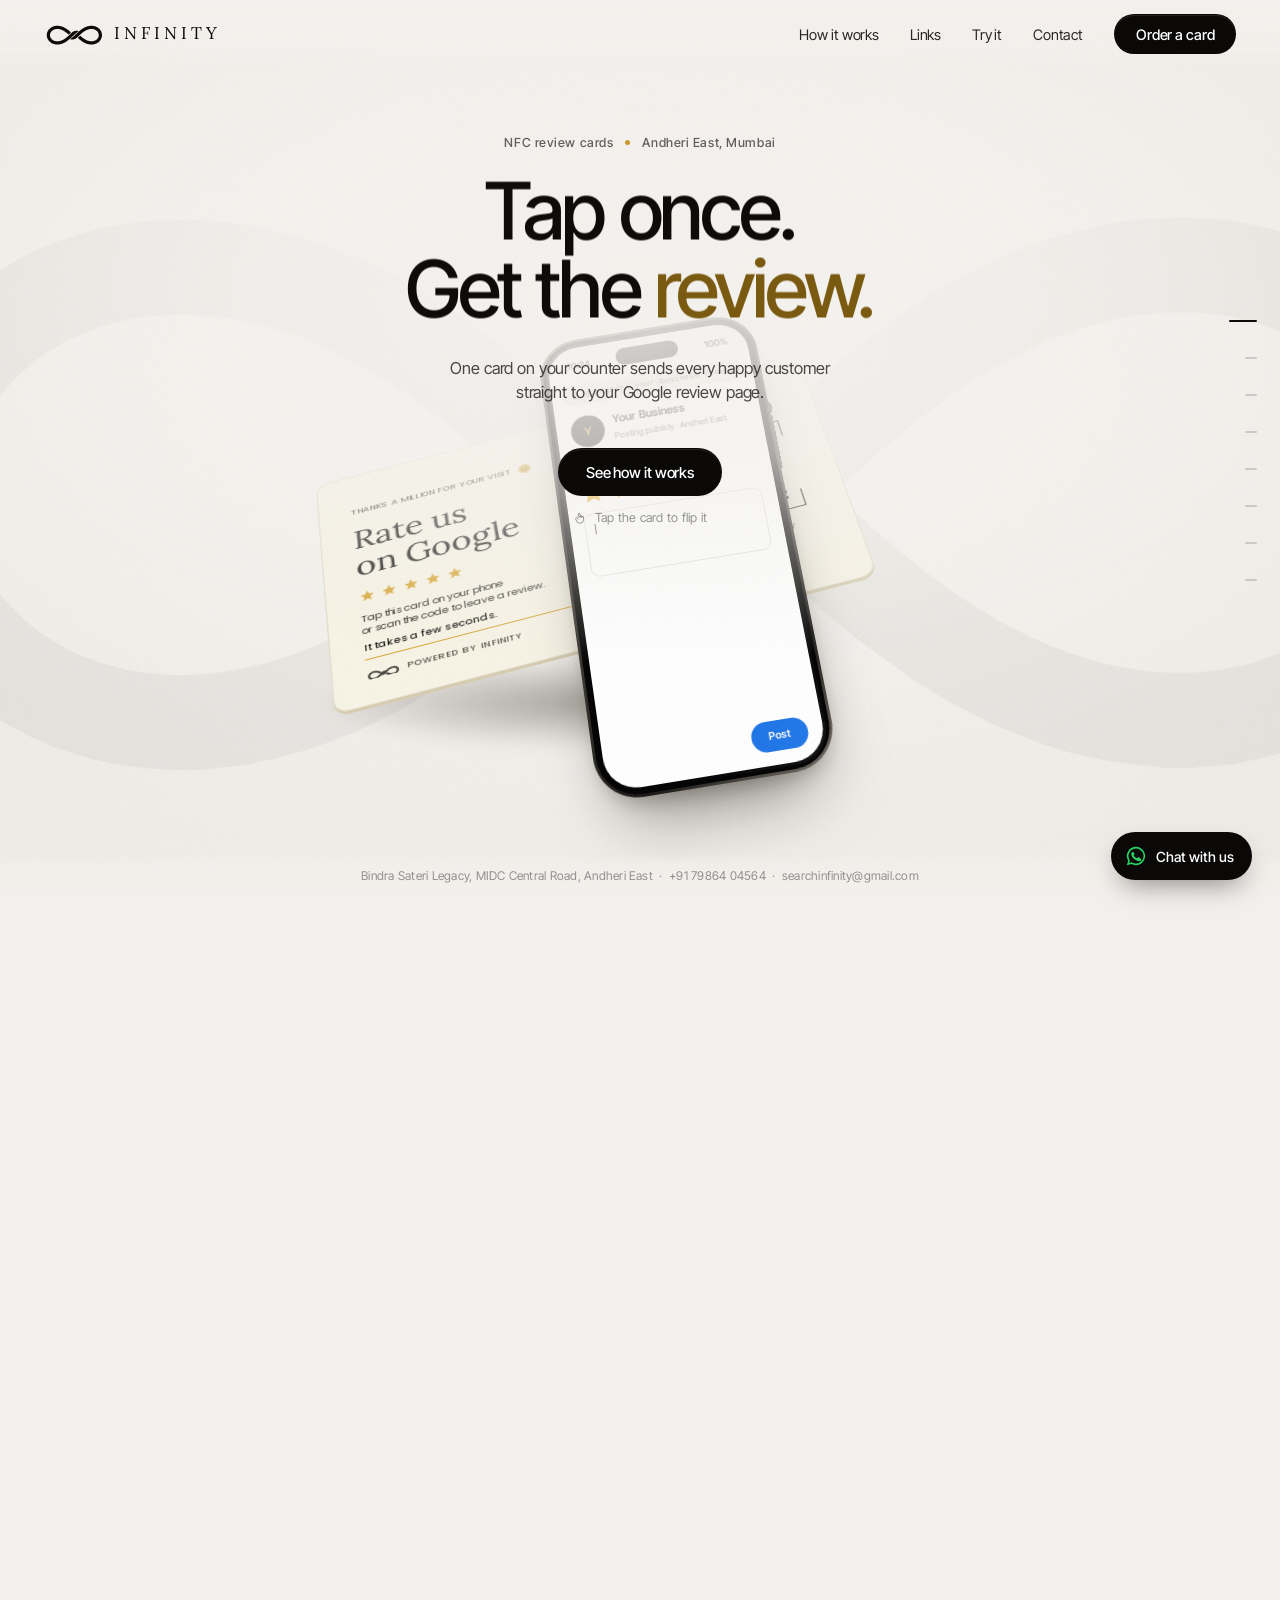
==== commit 60b350f5: "QA pass: responsive fixes and keyboard chapter navigation Co-Authored-By: Claude Opus 5.5 <noreply@a" ====
--- a/index.html
+++ b/index.html
@@ -380,6 +380,32 @@
   .sub{margin-top:12px;font-size:14px}
   .cta{margin-top:16px}
 }
+
+/* tablets and small laptops: the preview panel stacks like on phones */
+@media (max-width:899px){
+  .panel.split{align-items:center;text-align:center;justify-content:flex-start;padding:max(96px, calc(env(safe-area-inset-top, 0px) + 80px)) clamp(18px,5vw,48px) 88px}
+  .panel.split .eyebrow{justify-content:center}
+  .panel.split h1{font-size:clamp(30px,6.4vw,52px)}
+  .panel.split::before{background:radial-gradient(60% 44% at 50% 30%, rgba(242,240,236,.94) 0%, rgba(242,240,236,.7) 50%, rgba(242,240,236,0) 100%)}
+}
+@media (max-width:560px){ .foot .f-x{display:none} }
+/* phones held sideways */
+@media (max-height:520px) and (orientation:landscape){
+  .panel:not(.top) .sub,.hint,.foot{display:none}
+  .wa-fab{padding:0;width:44px;height:44px;justify-content:center}
+  .wa-fab span{display:none}
+  .chips{margin-top:10px;gap:6px}
+  .chips span{padding:5px 10px;font-size:12px}
+  .versus{margin-top:12px}
+  .versus .col{padding:10px 14px}
+  .versus ol{font-size:12px;gap:2px}
+  .new ol{font-size:17px}
+  .eyebrow{margin-bottom:8px}
+  .try{margin-top:10px;gap:6px}
+  .fake,.try .pill{height:42px}
+  .cta .pill,.cta .ghost{height:40px}
+  .panel.split{padding-top:max(64px, calc(env(safe-area-inset-top, 0px) + 52px))}
+}
 </style>
 </head>
 <body>
@@ -612,7 +638,7 @@
   </form>
 </div>
 
-<footer class="foot">Bindra Sateri Legacy, MIDC Central Road, Andheri East &nbsp;&middot;&nbsp; +91 79864 04564 &nbsp;&middot;&nbsp; searchinfinity@gmail.com</footer>
+<footer class="foot"><span><span class="f-x">Bindra Sateri Legacy, MIDC Central Road, </span>Andheri East &nbsp;&middot;&nbsp; +91 79864 04564<span class="f-x"> &nbsp;&middot;&nbsp; searchinfinity@gmail.com</span></span></footer>
 
 <a class="wa-fab" href="https://wa.me/917986404564?text=Hi%20Mridul%2C%20I%20want%20Infinity%20NFC%20cards%20for%20my%20business." target="_blank" rel="noopener" aria-label="Chat with Infinity on WhatsApp"><svg viewBox="0 0 24 24" fill="currentColor" aria-hidden="true"><path d="M12 2a10 10 0 0 0-8.6 15.1L2 22l5-1.3A10 10 0 1 0 12 2zm0 18.2a8.2 8.2 0 0 1-4.2-1.2l-.3-.2-3 .8.8-2.9-.2-.3A8.2 8.2 0 1 1 12 20.2zm4.5-6.1c-.2-.1-1.5-.7-1.7-.8-.2-.1-.4-.1-.6.1l-.8 1c-.1.2-.3.2-.5.1a6.7 6.7 0 0 1-3.3-2.9c-.2-.4.2-.4.7-1.3.1-.2 0-.3 0-.4l-.8-1.8c-.2-.5-.4-.4-.6-.4h-.5a1 1 0 0 0-.7.3 3 3 0 0 0-.9 2.2 5.2 5.2 0 0 0 1.1 2.8 11.9 11.9 0 0 0 4.6 4c1.7.7 2.4.8 3.2.7.5-.1 1.5-.6 1.8-1.2.2-.6.2-1.1.1-1.2 0-.1-.2-.2-.5-.3z"/></svg><span>Chat with us</span></a>
 
@@ -710,6 +736,15 @@
     return [].slice.call(h.querySelectorAll(".ln>span")).map(function(el){return {el:el,v:-1};});
   });
 
+  // ---- where the copy ends, so the card and phone can sit in the free space below it ----
+  var heroHint=panels[0].querySelector(".hint"), endCta=document.querySelector("#contact .cta"), heroBottom=0, endBottom=0;
+  function below(el){return el.offsetTop+el.offsetHeight;}
+  function measure(){heroBottom=below(heroHint); endBottom=below(endCta);}
+  window.addEventListener("resize",measure);
+  window.addEventListener("load",measure);
+  setTimeout(measure,600); setTimeout(measure,2000);
+  if(document.fonts&&document.fonts.ready)document.fonts.ready.then(measure);
+
   // ---- chapter rail ----
   var chap=[].slice.call(document.querySelectorAll("#chap a")), lastChap=-1;
   function readScroll(){
@@ -736,20 +771,28 @@
     var cs=wide?Math.min(clamp(W/900,.95,1.5),H*.4/240):clamp(W/460,.62,.86), fl=wide?1.12:1;
     var ps=wide?Math.min(1.15,H*.68/520):Math.min(.84,H*.58/520);
     var ph=520*ps;
+    if(!heroBottom)measure();
+    // first screen: card sits under the hint line; last screen: under the contact buttons
+    var heroTop=heroBottom+14, heroRoom=H-heroTop-(wide?-40:12);
+    var heroF=Math.min(.86,heroRoom/(315*cs)), heroY=heroTop+heroRoom*.5-cy, heroVis=clamp((heroRoom-70)/60,0,1);
+    var endTop=endBottom+14, endRoom=H-endTop-(wide?6:10);
+    var endCF=Math.min(wide?.72:.66,endRoom/(300*cs)), endY=endTop+endRoom*.5-cy, endVis=clamp((endRoom-70)/60,0,1);
+    var endPS=Math.max(.2,Math.min(ps*.5,(endRoom-8)/520));
+    var vis=kf(p,[[0,heroVis],[.14,heroVis],[.2,1],[.95,1],[.99,endVis]]);
 
     // focus: 1 = object performs in the clear, lower = pushed behind a panel's copy
-    var f=q<=.62?kf(p,[[0,1],[.24,1],[.29,.14],[.40,.14],[.44,1],[.56,1],[.59,.14],[.66,.14],[.69,1],[.80,1],[.83,wide?.9:.18],[.92,wide?.9:.18],[.96,1]])
-                :kf(q,[[.62,wide?.9:.18],[.64,1],[.655,1],[.672,.1],[.835,.1],[.86,1]]);
+    var f=q<=.62?kf(p,[[0,1],[.24,1],[.29,.14],[.40,.14],[.44,1],[.56,1],[.59,.14],[.66,.14],[.69,1],[.80,1],[.83,W>=1200?.9:.22],[.92,W>=1200?.9:.22],[.96,1]])
+                :kf(q,[[.62,W>=1200?.9:.22],[.64,1],[.655,1],[.672,.1],[.835,.1],[.86,1]]);
     // live-preview pose: phone large beside the form
     var sp=kf(q,[[.835,0],[.862,1],[.952,1],[.972,0]]);
-    obj.style.opacity=(.2+.8*f).toFixed(3);
+    obj.style.opacity=(.02+.98*Math.pow(f,1.3)).toFixed(3);
     obj.style.filter=f<.98?"blur("+((1-f)*6).toFixed(2)+"px)":"none";
     var fs=.93+.07*f;
 
     // card
     var cdx=kf(p,[[.68,0],[.78,wide?-W*.13:-W*.2],[.80,wide?-W*.13:-W*.2],[.83,wide?-W*.33:-W*.2],[.925,wide?-W*.33:-W*.2],[.95,wide?-W*.13:-W*.2],[.99,wide?-W*.08:0]]);
-    var cdy=kf(p,[[0,wide?H*.3:H*.26],[.12,wide?H*.29:H*.25],[.24,0],[.30,H*.06],[.68,H*.06],[.78,H*.13],[.94,H*.13],[.99,wide?H*.3:H*.32]]);
-    var cS=cs*fs*kf(p,[[0,.86],[.14,.86],[.22,fl],[.28,1],[.68,1],[.78,.8],[.94,.8],[.99,wide?.72:.66]]);
+    var cdy=kf(p,[[0,heroY],[.12,heroY-H*.01],[.24,0],[.30,H*.06],[.68,H*.06],[.78,H*.13],[.94,H*.13],[.99,endY]]);
+    var cS=cs*fs*kf(p,[[0,heroF],[.14,heroF],[.22,fl],[.28,1],[.68,1],[.78,.8],[.94,.8],[.99,endCF]]);
     var ry=kf(p,[[.15,0],[.20,180],[.235,180],[.27,360]])+flipAt*180;
     var ie=eio(intro);
     var rx=kf(p,[[0,38],[.14,40],[.2,16],[.26,18],[.32,50],[.68,50],[.78,40],[.99,44]]);
@@ -760,7 +803,7 @@
     cdy+=(1-ie)*H*.32; rx+=(1-ie)*28-my*6; var ryv=ry+mx*9;
     card.style.transform="translate("+(cx-200+cdx)+"px,"+(cy-120+cdy)+"px) scale("+cS+") rotateZ("+rz+"deg) rotateX("+rx+"deg) rotateY("+ryv+"deg)";
     var sheen=-40+((rz+20)*4)+(ry/360)*80+p*40+mx*30;
-    card.style.opacity=((1-sp)*ie).toFixed(3);
+    card.style.opacity=((1-sp)*ie*vis).toFixed(3);
     // gold light blooms from the card at the moment of the tap
     var fo=kf(p,[[.465,0],[.49,1],[.58,0]]);
     flash.style.opacity=fo.toFixed(3);
@@ -771,16 +814,18 @@
     // floor shadow follows the card, pinned below it
     var flip=Math.abs(Math.cos(ry*Math.PI/180));
     floor.style.transform="translate("+(cx-200+cdx)+"px,"+(cy+cdy+105*cS)+"px) scale("+(cS*(1-.25*Math.sin(Math.PI*clamp((p-.15)/.12,0,1))))+","+cS+")";
-    floor.style.opacity=((.35+.65*flip)*(1-sp)*ie).toFixed(3);
+    floor.style.opacity=((.35+.65*flip)*(1-sp)*ie*vis).toFixed(3);
 
     // phone
     var pdx=kf(p,[[.28,W*.18],[.38,W*.02],[.46,W*.01],[.69,W*.01],[.78,W*.1],[.80,W*.1],[.83,wide?W*.34:W*.1],[.925,wide?W*.34:W*.1],[.95,W*.1],[.99,wide?W*.09:W*.12]]);
     var hoverY=H*.06-ph*.4, touchY=H*.06+ph*(wide?.12:.04);
-    var pdy=kf(p,[[.28,-H*.9],[.38,hoverY],[.44,hoverY],[.48,touchY],[.495,touchY+10],[.52,touchY],[.69,touchY],[.78,-H*.02],[.94,-H*.02],[.99,H*.3]]);
+    var pdy=kf(p,[[.28,-H*.9],[.38,hoverY],[.44,hoverY],[.48,touchY],[.495,touchY+10],[.52,touchY],[.69,touchY],[.78,-H*.02],[.94,-H*.02],[.99,endY]]);
     var prz=kf(p,[[.28,30],[.38,-12],[.69,-12],[.78,0]]);
     var prx=kf(p,[[.3,10],[.44,26],[.69,26],[.78,0]]);
-    var pS=ps*fs*kf(p,[[.38,.74],[.69,.74],[.78,1],[.94,1],[.99,.5]]);
+    var pS=ps*fs*kf(p,[[.38,.74],[.69,.74],[.78,1],[.94,1],[.99,endPS/ps]]);
     if(p>.78&&p<.95)pdy+=bob*.6;
+    if(wide)pdx=Math.min(pdx,W/2-86-125*pS);
+    var tryVis=1;
     if(sp>0&&wide){
       // sit the phone just right of the preview copy, larger, centred on it
       var sc=Math.min(1.12,H*.74/520), px=Math.min(tryRight()+56+125*sc, W-28-125*sc);
@@ -788,11 +833,11 @@
     }else if(sp>0){
       // phones: directly under the form, as large as the space allows
       var top=tryPanel.querySelector(".try").getBoundingClientRect().bottom+22, room=H-top-64;
-      var ms=clamp(room/520,.4,.72);
+      var ms=clamp(room/520,.4,.72); tryVis=clamp((room-190)/80,0,1);
       pdx=mix(pdx,0,sp); pdy=mix(pdy,top+260*ms-cy,sp); pS=mix(pS,ms,sp);
     }
     phone.style.transform="translate("+(cx-125+pdx)+"px,"+(cy-260+pdy)+"px) scale("+pS+") rotateZ("+prz+"deg) rotateX("+(prx-my*4)+"deg) rotateY("+(mx*10)+"deg)";
-    phone.style.opacity=kf(p,[[.28,0],[.32,1]])*(wide?1:Math.max(sp,kf(p,[[.96,1],[.98,0]])));
+    phone.style.opacity=kf(p,[[.28,0],[.32,1]])*(wide?kf(p,[[.95,1],[.99,endVis]]):Math.max(sp*tryVis,kf(p,[[.96,1],[.98,0]])));
 
     // what the phone shows
     var s="lock";
@@ -883,6 +928,7 @@
     bizInput.focus(); // inside the tap handler, so phones open the keyboard
   }
   function closeSheet(){
+    setTimeout(measure,50);
     sheet.hidden=true;
     document.documentElement.style.overflow="";
     var v=bizInput.value.trim();
@@ -894,6 +940,19 @@
   document.getElementById("tryForm").addEventListener("submit",function(e){e.preventDefault();closeSheet();});
   sheet.addEventListener("click",function(e){if(e.target===sheet)closeSheet();});
   document.addEventListener("keydown",function(e){if(e.key==="Escape"&&!sheet.hidden)closeSheet();});
+
+  // keyboard: arrows, Page keys and Space step between chapters
+  window.addEventListener("keydown",function(e){
+    if(isTyping()||e.altKey||e.ctrlKey||e.metaKey||/^(INPUT|TEXTAREA|BUTTON|A)$/.test((e.target.tagName||"")))return;
+    var dir=({ArrowDown:1,PageDown:1," ":e.shiftKey?-1:1,ArrowUp:-1,PageUp:-1})[e.key];
+    if(!dir)return;
+    e.preventDefault();
+    var pts=chap.map(function(a){return parseFloat(a.dataset.go);}), cur=progress, next=cur;
+    if(dir>0){for(var i=0;i<pts.length;i++)if(pts[i]>cur+.01){next=pts[i];break;}}
+    else{for(var j=pts.length-1;j>=0;j--)if(pts[j]<cur-.01){next=pts[j];break;}}
+    var max=document.documentElement.scrollHeight-window.innerHeight;
+    window.scrollTo({top:next*max,behavior:reduce?"auto":"smooth"});
+  });
 
   // nav links jump to a point on the timeline
   [].forEach.call(document.querySelectorAll("[data-go]"),function(a){
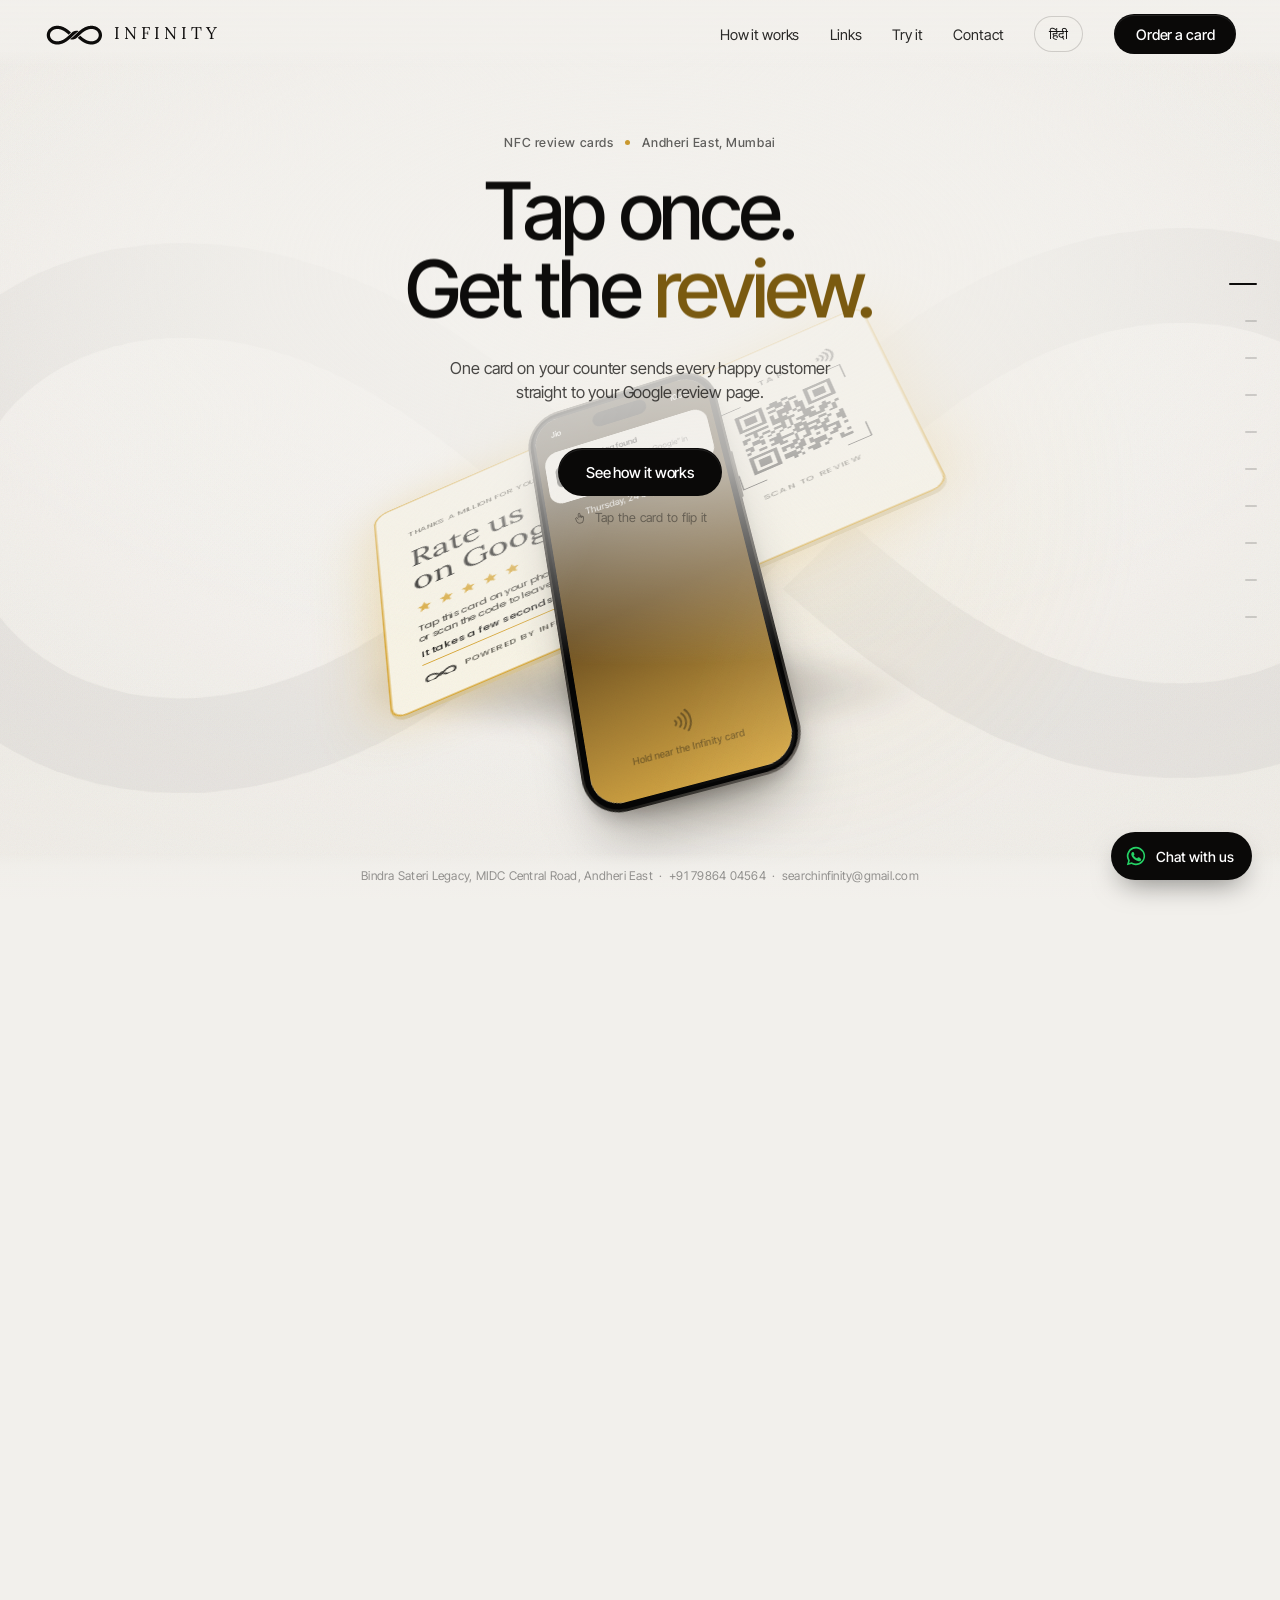
==== commit 3dd9b340: "Add Hindi switch, review estimate and questions panels Co-Authored-By: Claude Opus 5.5 <noreply@anth" ====
--- a/index.html
+++ b/index.html
@@ -276,7 +276,7 @@
 .chips span{font-size:13px;letter-spacing:-.005em;padding:8px 14px;border-radius:999px;border:1px solid var(--rule);background:rgba(242,240,236,.6);transition:background .4s var(--ease),color .4s var(--ease),border-color .4s var(--ease)}
 .chips span.on{background:var(--fg);color:#fff;border-color:var(--fg)}
 
-.track{position:relative;z-index:1;height:1150vh;min-height:6600px}
+.track{position:relative;z-index:1;height:1500vh;min-height:8600px}
 
 /* comparison */
 .versus{margin-top:clamp(22px,3vw,40px);display:grid;grid-template-columns:1fr 1fr;gap:12px;width:min(640px,100%);text-align:left}
@@ -326,6 +326,31 @@
 .panel.split{align-items:flex-start;text-align:left;padding-left:clamp(24px,7vw,120px);padding-right:52%}
 .panel.split .eyebrow{justify-content:flex-start}
 .panel.split h1{font-size:clamp(34px,5.2vw,78px)}
+/* estimate */
+.calc{margin-top:clamp(20px,2.6vw,34px);width:min(520px,100%);display:grid;gap:14px;text-align:left;pointer-events:auto;
+  background:rgba(251,250,247,.86);border:1px solid var(--rule);border-radius:22px;padding:20px 22px}
+.calc .row{display:grid;grid-template-columns:1fr auto;gap:6px 12px;align-items:baseline}
+.calc label{font-size:14px;color:var(--fg-soft)}
+.calc output{font-size:15px;font-weight:500;font-variant-numeric:tabular-nums}
+.calc input[type=range]{grid-column:1/-1;width:100%;accent-color:#0d0c0b;height:28px;margin:0;cursor:pointer}
+.calc .res{display:flex;align-items:baseline;gap:10px;border-top:1px solid var(--rule);padding-top:14px}
+.calc .res b{font-size:clamp(40px,5vw,60px);font-weight:500;letter-spacing:-.03em;line-height:1;font-variant-numeric:tabular-nums}
+.calc .res span{font-size:15px;color:var(--fg-soft)}
+.calc .note{font-size:12.5px;color:var(--fg-faint)}
+/* questions */
+.faq{margin:clamp(20px,2.6vw,34px) 0 0;display:grid;grid-template-columns:1fr 1fr;gap:10px;width:min(760px,100%);text-align:left}
+.faq div{background:rgba(251,250,247,.86);border:1px solid var(--rule);border-radius:18px;padding:16px 18px}
+.faq dt{font-size:15.5px;font-weight:500;letter-spacing:-.01em;margin-bottom:4px}
+.faq dd{margin:0;font-size:14px;line-height:1.45;color:var(--fg-soft)}
+/* language switch */
+.lang{height:36px;padding:0 14px;border-radius:999px;border:1px solid var(--rule);background:rgba(242,240,236,.6);color:var(--fg);
+  font:500 13px/1 'Inter Tight','Noto Sans Devanagari',sans-serif;cursor:pointer;transition:border-color .3s var(--ease)}
+.lang:hover,.lang:focus-visible{border-color:var(--fg)}
+.lang:focus-visible{outline:2px solid var(--fg);outline-offset:2px}
+html[lang="hi"] body{font-family:'Inter Tight','Noto Sans Devanagari','Helvetica Neue',Helvetica,Arial,sans-serif}
+html[lang="hi"] h1{letter-spacing:0;line-height:1.14}
+html[lang="hi"] .ln{padding-block:.1em .2em;margin-block:-.1em -.2em}
+html[lang="hi"] .eyebrow,html[lang="hi"] .vh,html[lang="hi"] .try .lbl,html[lang="hi"] .sheet-card label,html[lang="hi"] .mini-cap{letter-spacing:0}
 /* floating chat */
 .wa-fab{position:fixed;z-index:45;right:clamp(14px,2.4vw,28px);bottom:max(20px, calc(env(safe-area-inset-bottom, 0px) + 16px));
   display:inline-flex;align-items:center;gap:9px;height:48px;padding:0 18px 0 14px;border-radius:999px;background:#0a0908;color:#fff;
@@ -363,6 +388,12 @@
   .panel.split h1{font-size:clamp(30px, 9.8vw, 52px)}
   .panel.split .sub{display:none}
   .try{margin-top:16px}
+  .faq{grid-template-columns:1fr;gap:8px}
+  .faq div{padding:11px 14px}
+  .faq dt{font-size:14.5px}
+  .faq dd{font-size:13px}
+  .calc{padding:14px 16px;gap:10px}
+  .lang{height:34px;padding:0 11px;font-size:12.5px}
   .chips span{font-size:12px;padding:7px 11px}
 }
 @media (max-width:420px){
@@ -389,6 +420,7 @@
   .panel.split::before{background:radial-gradient(60% 44% at 50% 30%, rgba(242,240,236,.94) 0%, rgba(242,240,236,.7) 50%, rgba(242,240,236,0) 100%)}
 }
 @media (max-width:560px){ .foot .f-x{display:none} }
+@media (max-width:370px){ .mark-word{display:none} }
 /* phones held sideways */
 @media (max-height:520px) and (orientation:landscape){
   .panel:not(.top) .sub,.hint,.foot{display:none}
@@ -403,6 +435,11 @@
   .eyebrow{margin-bottom:8px}
   .try{margin-top:10px;gap:6px}
   .fake,.try .pill{height:42px}
+  .faq{grid-template-columns:1fr 1fr;gap:6px}
+  .faq div{padding:8px 12px}
+  .faq dd{display:none}
+  .calc{margin-top:10px;padding:10px 14px;gap:6px}
+  .calc .note{display:none}
   .cta .pill,.cta .ghost{height:40px}
   .panel.split{padding-top:max(64px, calc(env(safe-area-inset-top, 0px) + 52px))}
 }
@@ -541,106 +578,131 @@
   <a href="#tap" data-go="0.23" data-at="0.17"><span>Tap</span><i></i></a>
   <a href="#open" data-go="0.40" data-at="0.36"><span>Open</span><i></i></a>
   <a href="#links" data-go="0.57" data-at="0.52"><span>Any link</span><i></i></a>
-  <a href="#why" data-go="0.705" data-at="0.655"><span>Why it works</span><i></i></a>
-  <a href="#who" data-go="0.805" data-at="0.755"><span>Who it's for</span><i></i></a>
-  <a href="#try" data-go="0.91" data-at="0.845"><span>Try it</span><i></i></a>
-  <a href="#contact" data-go="1" data-at="0.96"><span>Contact</span><i></i></a>
+  <a href="#why" data-go="0.67" data-at="0.635"><span>Why it works</span><i></i></a>
+  <a href="#who" data-go="0.742" data-at="0.71"><span>Who it's for</span><i></i></a>
+  <a href="#calc" data-go="0.812" data-at="0.78"><span>Your estimate</span><i></i></a>
+  <a href="#faq" data-go="0.892" data-at="0.855"><span>Questions</span><i></i></a>
+  <a href="#try" data-go="0.953" data-at="0.926"><span>Try it</span><i></i></a>
+  <a href="#contact" data-go="1" data-at="0.978"><span>Contact</span><i></i></a>
 </nav>
 
 <header class="chrome">
   <a class="mark" href="#top" data-go="0"><svg class="mark-star" viewBox="-6 -6 252 93.5" aria-hidden="true"><use href="#inf"/></svg><span class="mark-word">INFINITY</span></a>
   <nav class="nav" aria-label="Sections">
-    <a href="#tap" data-go="0.23">How it works</a>
-    <a href="#links" data-go="0.57">Links</a>
-    <a href="#try" data-go="0.91">Try it</a>
-    <a href="#contact" data-go="1">Contact</a>
-    <a class="pill" href="https://wa.me/917986404564?text=Hi%20Mridul%2C%20I%20want%20Infinity%20NFC%20cards%20for%20my%20business." target="_blank" rel="noopener">Order a card</a>
+    <a data-i18n="nav.how" href="#tap" data-go="0.23">How it works</a>
+    <a data-i18n="nav.links" href="#links" data-go="0.57">Links</a>
+    <a href="#try" data-go="0.953" data-i18n="nav.try">Try it</a>
+    <a href="#contact" data-go="1" data-i18n="nav.contact">Contact</a>
+    <button type="button" class="lang" id="lang" aria-label="हिंदी में देखें">हिंदी</button>
+    <a class="pill" href="https://wa.me/917986404564?text=Hi%20Mridul%2C%20I%20want%20Infinity%20NFC%20cards%20for%20my%20business." target="_blank" rel="noopener"><span data-i18n="nav.order">Order a card</span></a>
   </nav>
 </header>
 
 <main class="panels" id="top">
   <section class="panel top" data-panel>
-    <p class="eyebrow">NFC review cards <span class="dot"></span> Andheri East, Mumbai</p>
-    <h1>Tap once.<br>Get the <em>review.</em></h1>
-    <p class="sub">One card on your counter sends every happy customer straight to your Google review page.</p>
-    <div class="cta"><a class="pill" href="#tap" data-go="0.23">See how it works</a></div>
-    <p class="hint"><svg viewBox="0 0 24 24" aria-hidden="true"><path d="M9 11V5.5a1.5 1.5 0 0 1 3 0V11m0-1.5a1.5 1.5 0 0 1 3 0V11m0-.5a1.5 1.5 0 0 1 3 0V15a6 6 0 0 1-6 6h-.5a6 6 0 0 1-4.9-2.5L4.8 14a1.5 1.5 0 0 1 2.4-1.8L9 14" fill="none" stroke="currentColor" stroke-width="1.6" stroke-linecap="round" stroke-linejoin="round"/></svg>Tap the card to flip it</p>
+    <p data-i18n="hero.eb" class="eyebrow">NFC review cards <span class="dot"></span> Andheri East, Mumbai</p>
+    <h1 data-i18n="hero.h">Tap once.<br>Get the <em>review.</em></h1>
+    <p data-i18n="hero.sub" class="sub">One card on your counter sends every happy customer straight to your Google review page.</p>
+    <div class="cta"><a class="pill" href="#tap" data-go="0.23" data-i18n="hero.cta">See how it works</a></div>
+    <p class="hint"><svg viewBox="0 0 24 24" aria-hidden="true"><path d="M9 11V5.5a1.5 1.5 0 0 1 3 0V11m0-1.5a1.5 1.5 0 0 1 3 0V11m0-.5a1.5 1.5 0 0 1 3 0V15a6 6 0 0 1-6 6h-.5a6 6 0 0 1-4.9-2.5L4.8 14a1.5 1.5 0 0 1 2.4-1.8L9 14" fill="none" stroke="currentColor" stroke-width="1.6" stroke-linecap="round" stroke-linejoin="round"/></svg><span data-i18n="hero.hint">Tap the card to flip it</span></p>
   </section>
   <section class="panel" data-panel id="tap">
-    <p class="eyebrow">Step one <span class="dot"></span> Tap</p>
-    <h1>Hold any phone near the card.</h1>
-    <p class="sub">A thin NFC chip inside wakes up on contact. No app to install, no battery, nothing to charge.</p>
+    <p data-i18n="tap.eb" class="eyebrow">Step one <span class="dot"></span> Tap</p>
+    <h1 data-i18n="tap.h">Hold any phone near the card.</h1>
+    <p data-i18n="tap.sub" class="sub">A thin NFC chip inside wakes up on contact. No app to install, no battery, nothing to charge.</p>
   </section>
   <section class="panel" data-panel id="open">
-    <p class="eyebrow">Step two <span class="dot"></span> Open</p>
-    <h1>The review page opens by itself.</h1>
-    <p class="sub">Your customer lands on the review box with the stars ready. Most finish in under a minute.</p>
+    <p data-i18n="open.eb" class="eyebrow">Step two <span class="dot"></span> Open</p>
+    <h1 data-i18n="open.h">The review page opens by itself.</h1>
+    <p data-i18n="open.sub" class="sub">Your customer lands on the review box with the stars ready. Most finish in under a minute.</p>
   </section>
   <section class="panel" data-panel id="links">
-    <p class="eyebrow">Step three <span class="dot"></span> Choose</p>
-    <h1>Any link<br><em>you choose.</em></h1>
+    <p data-i18n="links.eb" class="eyebrow">Step three <span class="dot"></span> Choose</p>
+    <h1 data-i18n="links.h">Any link<br><em>you choose.</em></h1>
     <div class="chips" id="chips"><span data-c="review">Google reviews</span><span data-c="ig">Instagram</span><span data-c="wa">WhatsApp</span><span data-c="menu">Menu</span><span data-c="upi">UPI payments</span><span>Website</span></div>
   </section>
   <section class="panel" data-panel id="why">
-    <p class="eyebrow">Why it works <span class="dot"></span> Fewer steps, more reviews</p>
-    <h1>Five steps become <em>one tap.</em></h1>
+    <p data-i18n="why.eb" class="eyebrow">Why it works <span class="dot"></span> Fewer steps, more reviews</p>
+    <h1 data-i18n="why.h">Five steps become <em>one tap.</em></h1>
     <div class="versus">
-      <div class="col old"><p class="vh">Asking for a review</p>
-        <ol><li>Open Google Maps</li><li>Search your business name</li><li>Pick the right listing</li><li>Scroll to reviews</li><li>Tap “Write a review”</li></ol></div>
-      <div class="col new"><p class="vh">With an Infinity card</p>
-        <ol><li>Tap the card</li></ol><p class="done">The review box is already open.</p></div>
+      <div class="col old"><p data-i18n="why.oldh" class="vh">Asking for a review</p>
+        <ol data-i18n="why.oldl"><li>Open Google Maps</li><li>Search your business name</li><li>Pick the right listing</li><li>Scroll to reviews</li><li>Tap “Write a review”</li></ol></div>
+      <div class="col new"><p data-i18n="why.newh" class="vh">With an Infinity card</p>
+        <ol data-i18n="why.newl"><li>Tap the card</li></ol><p data-i18n="why.done" class="done">The review box is already open.</p></div>
     </div>
   </section>
   <section class="panel" data-panel id="who">
-    <p class="eyebrow">Made for your counter</p>
-    <h1>For every place customers <em>love to review.</em></h1>
-    <div class="chips static"><span>Restaurants &amp; cafés</span><span>Salons &amp; spas</span><span>Clinics &amp; dentists</span><span>Gyms &amp; studios</span><span>Hotels &amp; homestays</span><span>Retail shops</span><span>Car care</span><span>Coaching classes</span></div>
-    <p class="sub">Place it where people pay, wait or say goodbye: the billing desk, the table, the reception.</p>
+    <p data-i18n="who.eb" class="eyebrow">Made for your counter</p>
+    <h1 data-i18n="who.h">For every place customers <em>love to review.</em></h1>
+    <div data-i18n="who.chips" class="chips static"><span>Restaurants &amp; cafés</span><span>Salons &amp; spas</span><span>Clinics &amp; dentists</span><span>Gyms &amp; studios</span><span>Hotels &amp; homestays</span><span>Retail shops</span><span>Car care</span><span>Coaching classes</span></div>
+    <p data-i18n="who.sub" class="sub">Place it where people pay, wait or say goodbye: the billing desk, the table, the reception.</p>
+  </section>
+  <section class="panel" data-panel id="calc">
+    <p class="eyebrow" data-i18n="calc.eb">Your numbers <span class="dot"></span> Estimate</p>
+    <h1 data-i18n="calc.h">How many reviews <em>could you get?</em></h1>
+    <div class="calc">
+      <div class="row"><label for="cDay" data-i18n="calc.day">Customers per day</label><output id="oDay" for="cDay">80</output>
+        <input type="range" id="cDay" min="10" max="500" step="10" value="80"></div>
+      <div class="row"><label for="cRate" data-i18n="calc.rate">How many will tap the card</label><output id="oRate" for="cRate">3%</output>
+        <input type="range" id="cRate" min="1" max="20" step="1" value="3"></div>
+      <div class="res"><b id="oRes">72</b><span data-i18n="calc.res">new reviews a month</span></div>
+      <p class="note" data-i18n="calc.note">An estimate from your own numbers. Move the sliders to match your shop.</p>
+    </div>
+  </section>
+  <section class="panel" data-panel id="faq">
+    <p class="eyebrow" data-i18n="faq.eb">Questions</p>
+    <h1 data-i18n="faq.h">Good <em>to know.</em></h1>
+    <dl class="faq">
+      <div><dt data-i18n="faq.q1">Do customers need an app?</dt><dd data-i18n="faq.a1">No. The phone’s built-in NFC reader opens your link.</dd></div>
+      <div><dt data-i18n="faq.q2">What if a phone can’t tap?</dt><dd data-i18n="faq.a2">They scan the QR code printed on the same card.</dd></div>
+      <div><dt data-i18n="faq.q3">Which phones work?</dt><dd data-i18n="faq.a3">iPhone XS or newer, and Android phones with NFC turned on.</dd></div>
+      <div><dt data-i18n="faq.q4">Can it open something else?</dt><dd data-i18n="faq.a4">Yes. Reviews, Instagram, WhatsApp, a menu, a payment page or your website.</dd></div>
+    </dl>
   </section>
   <section class="panel split" data-panel id="try">
-    <p class="eyebrow">Try it <span class="dot"></span> Live preview</p>
-    <h1>See your name on <em>their screen.</em></h1>
-    <p class="sub">Type your business name. This is what your customers see after one tap.</p>
+    <p data-i18n="try.eb" class="eyebrow">Try it <span class="dot"></span> Live preview</p>
+    <h1 data-i18n="try.h">See your name on <em>their screen.</em></h1>
+    <p data-i18n="try.sub" class="sub">Type your business name. This is what your customers see after one tap.</p>
     <div class="try">
-      <span class="lbl">Business name</span>
+      <span data-i18n="try.lbl" class="lbl">Business name</span>
       <button type="button" class="fake" id="openTry"><span id="fakeText">Tap to type your business name</span><svg viewBox="0 0 24 24" aria-hidden="true"><path d="M4 20h4L19 9l-4-4L4 16z" fill="none" stroke="currentColor" stroke-width="1.8" stroke-linejoin="round"/></svg></button>
-      <a class="pill" href="https://wa.me/917986404564?text=Hi%20Mridul%2C%20I%20want%20Infinity%20NFC%20cards%20for%20my%20business." target="_blank" rel="noopener">Get cards for this business</a>
+      <a class="pill" href="https://wa.me/917986404564?text=Hi%20Mridul%2C%20I%20want%20Infinity%20NFC%20cards%20for%20my%20business." target="_blank" rel="noopener" data-i18n="try.cta">Get cards for this business</a>
     </div>
   </section>
   <section class="panel top" data-panel id="contact">
-    <p class="eyebrow">Mridul Shingari <span class="dot"></span> Infinity</p>
-    <h1>Put Infinity on <em>your counter.</em></h1>
-    <p class="sub">Tell us your business and the link you want. We set up the cards and help you place them where customers pay.</p>
+    <p data-i18n="c.eb" class="eyebrow">Mridul Shingari <span class="dot"></span> Infinity</p>
+    <h1 data-i18n="c.h">Put Infinity on <em>your counter.</em></h1>
+    <p data-i18n="c.sub" class="sub">Tell us your business and the link you want. We set up the cards and help you place them where customers pay.</p>
     <div class="cta">
-      <a class="pill" href="https://wa.me/917986404564?text=Hi%20Mridul%2C%20I%20want%20Infinity%20NFC%20cards%20for%20my%20business." target="_blank" rel="noopener">Order on WhatsApp</a>
+      <a class="pill" href="https://wa.me/917986404564?text=Hi%20Mridul%2C%20I%20want%20Infinity%20NFC%20cards%20for%20my%20business." target="_blank" rel="noopener" data-i18n="c.wa">Order on WhatsApp</a>
       <a class="ghost" href="tel:+917986404564">+91 79864 04564</a>
-      <a class="ghost" href="mailto:searchinfinity@gmail.com" title="searchinfinity@gmail.com">Email us</a>
-      <a class="ghost" href="https://www.google.com/maps/search/?api=1&amp;query=Bindra%20Sateri%20Legacy%2C%20MIDC%20Central%20Road%2C%20Andheri%20East%2C%20Mumbai%20400093" target="_blank" rel="noopener">Get directions</a>
+      <a class="ghost" href="mailto:searchinfinity@gmail.com" title="searchinfinity@gmail.com" data-i18n="c.mail">Email us</a>
+      <a class="ghost" href="https://www.google.com/maps/search/?api=1&amp;query=Bindra%20Sateri%20Legacy%2C%20MIDC%20Central%20Road%2C%20Andheri%20East%2C%20Mumbai%20400093" target="_blank" rel="noopener" data-i18n="c.dir">Get directions</a>
     </div>
   </section>
 </main>
 
 <div class="sheet" id="sheet" hidden role="dialog" aria-modal="true" aria-labelledby="sheetTitle">
   <form class="sheet-card" id="tryForm" autocomplete="off">
-    <p class="sheet-title" id="sheetTitle">See your name on their screen</p>
-    <label for="bizName">Business name</label>
+    <p data-i18n="sh.t" class="sheet-title" id="sheetTitle">See your name on their screen</p>
+    <label data-i18n="sh.l" for="bizName">Business name</label>
     <input id="bizName" name="bizName" type="text" maxlength="32" placeholder="e.g. Chai Point Andheri" enterkeyhint="done" autocapitalize="words">
-    <p class="mini-cap">Your customers will see</p>
+    <p data-i18n="sh.cap" class="mini-cap">Your customers will see</p>
     <div class="mini">
       <div class="av">Y</div>
       <div class="mini-t"><b class="bn">Your Business</b><span>How was your visit?</span>
         <i><svg><use href="#star"/></svg><svg><use href="#star"/></svg><svg><use href="#star"/></svg><svg><use href="#star"/></svg><svg><use href="#star"/></svg></i></div>
     </div>
     <div class="sheet-row">
-      <button type="submit" class="ghost">Done</button>
-      <a class="pill" href="https://wa.me/917986404564?text=Hi%20Mridul%2C%20I%20want%20Infinity%20NFC%20cards%20for%20my%20business." target="_blank" rel="noopener">Get cards on WhatsApp</a>
+      <button type="submit" class="ghost" data-i18n="sh.done">Done</button>
+      <a class="pill" href="https://wa.me/917986404564?text=Hi%20Mridul%2C%20I%20want%20Infinity%20NFC%20cards%20for%20my%20business." target="_blank" rel="noopener" data-i18n="sh.wa">Get cards on WhatsApp</a>
     </div>
   </form>
 </div>
 
 <footer class="foot"><span><span class="f-x">Bindra Sateri Legacy, MIDC Central Road, </span>Andheri East &nbsp;&middot;&nbsp; +91 79864 04564<span class="f-x"> &nbsp;&middot;&nbsp; searchinfinity@gmail.com</span></span></footer>
 
-<a class="wa-fab" href="https://wa.me/917986404564?text=Hi%20Mridul%2C%20I%20want%20Infinity%20NFC%20cards%20for%20my%20business." target="_blank" rel="noopener" aria-label="Chat with Infinity on WhatsApp"><svg viewBox="0 0 24 24" fill="currentColor" aria-hidden="true"><path d="M12 2a10 10 0 0 0-8.6 15.1L2 22l5-1.3A10 10 0 1 0 12 2zm0 18.2a8.2 8.2 0 0 1-4.2-1.2l-.3-.2-3 .8.8-2.9-.2-.3A8.2 8.2 0 1 1 12 20.2zm4.5-6.1c-.2-.1-1.5-.7-1.7-.8-.2-.1-.4-.1-.6.1l-.8 1c-.1.2-.3.2-.5.1a6.7 6.7 0 0 1-3.3-2.9c-.2-.4.2-.4.7-1.3.1-.2 0-.3 0-.4l-.8-1.8c-.2-.5-.4-.4-.6-.4h-.5a1 1 0 0 0-.7.3 3 3 0 0 0-.9 2.2 5.2 5.2 0 0 0 1.1 2.8 11.9 11.9 0 0 0 4.6 4c1.7.7 2.4.8 3.2.7.5-.1 1.5-.6 1.8-1.2.2-.6.2-1.1.1-1.2 0-.1-.2-.2-.5-.3z"/></svg><span>Chat with us</span></a>
+<a class="wa-fab" href="https://wa.me/917986404564?text=Hi%20Mridul%2C%20I%20want%20Infinity%20NFC%20cards%20for%20my%20business." target="_blank" rel="noopener" aria-label="Chat with Infinity on WhatsApp"><svg viewBox="0 0 24 24" fill="currentColor" aria-hidden="true"><path d="M12 2a10 10 0 0 0-8.6 15.1L2 22l5-1.3A10 10 0 1 0 12 2zm0 18.2a8.2 8.2 0 0 1-4.2-1.2l-.3-.2-3 .8.8-2.9-.2-.3A8.2 8.2 0 1 1 12 20.2zm4.5-6.1c-.2-.1-1.5-.7-1.7-.8-.2-.1-.4-.1-.6.1l-.8 1c-.1.2-.3.2-.5.1a6.7 6.7 0 0 1-3.3-2.9c-.2-.4.2-.4.7-1.3.1-.2 0-.3 0-.4l-.8-1.8c-.2-.5-.4-.4-.6-.4h-.5a1 1 0 0 0-.7.3 3 3 0 0 0-.9 2.2 5.2 5.2 0 0 0 1.1 2.8 11.9 11.9 0 0 0 4.6 4c1.7.7 2.4.8 3.2.7.5-.1 1.5-.6 1.8-1.2.2-.6.2-1.1.1-1.2 0-.1-.2-.2-.5-.3z"/></svg><span data-i18n="fab">Chat with us</span></a>
 
 <div class="track"></div>
 
@@ -684,10 +746,12 @@
     [0.28*K,0.32*K,0.38*K,0.42*K],
     [0.56*K,0.60*K,0.64*K,0.68*K],
     [0.80*K,0.83*K,0.91*K,0.94*K],
-    [0.665,0.685,0.725,0.745],
-    [0.77,0.79,0.82,0.84],
-    [0.85,0.865,0.95,0.965],
-    [0.97,0.99,1.10,1.20]
+    [0.64,0.655,0.685,0.70],
+    [0.712,0.727,0.757,0.772],
+    [0.785,0.80,0.825,0.84],
+    [0.855,0.87,0.912,0.922],
+    [0.93,0.94,0.968,0.978],
+    [0.982,0.992,1.10,1.20]
   ];
   var DRIFT=22; // px of counter-scroll travel per panel
 
@@ -729,12 +793,84 @@
     flipTimer=setTimeout(function(){if(flipT%2)flipT+=1;},2600);
   });
 
+  // ---- estimate ----
+  var cDay=document.getElementById("cDay"), cRate=document.getElementById("cRate");
+  function calc(){
+    document.getElementById("oDay").textContent=cDay.value;
+    document.getElementById("oRate").textContent=cRate.value+"%";
+    document.getElementById("oRes").textContent=Math.round(cDay.value*30*cRate.value/100).toLocaleString("en-IN");
+  }
+  cDay.addEventListener("input",calc); cRate.addEventListener("input",calc); calc();
+
+  // ---- English / Hindi ----
+  var HI={
+    "nav.how":"कैसे काम करता है","nav.links":"लिंक","nav.try":"आज़माएँ","nav.contact":"संपर्क","nav.order":"कार्ड मँगवाएँ",
+    "hero.eb":'NFC रिव्यू कार्ड <span class="dot"></span> अंधेरी ईस्ट, मुंबई',
+    "hero.h":'बस एक टैप।<br><em>रिव्यू पक्का।</em>',
+    "hero.sub":"काउंटर पर रखा एक कार्ड हर खुश ग्राहक को सीधे आपके Google रिव्यू पेज पर ले जाता है।",
+    "hero.cta":"देखें कैसे काम करता है","hero.hint":"कार्ड पर टैप करें, वह पलट जाएगा",
+    "tap.eb":'पहला कदम <span class="dot"></span> टैप',"tap.h":"कोई भी फ़ोन कार्ड के पास लाएँ।",
+    "tap.sub":"कार्ड के अंदर की पतली NFC चिप छूते ही जाग जाती है। न ऐप, न बैटरी, न चार्जिंग।",
+    "open.eb":'दूसरा कदम <span class="dot"></span> पेज खुलता है',"open.h":"रिव्यू पेज अपने आप खुल जाता है।",
+    "open.sub":"ग्राहक सीधे रिव्यू बॉक्स पर पहुँचता है, स्टार तैयार। ज़्यादातर लोग एक मिनट से कम में लिख देते हैं।",
+    "links.eb":'तीसरा कदम <span class="dot"></span> चुनें',"links.h":'जो लिंक<br><em>आप चाहें।</em>',
+    "why.eb":'यह क्यों काम करता है <span class="dot"></span> कम कदम, ज़्यादा रिव्यू',"why.h":'पाँच कदम, अब <em>सिर्फ़ एक टैप।</em>',
+    "why.oldh":"रिव्यू माँगने पर","why.oldl":"<li>Google Maps खोलें</li><li>दुकान का नाम खोजें</li><li>सही लिस्टिंग चुनें</li><li>रिव्यू तक स्क्रॉल करें</li><li>“Write a review” दबाएँ</li>",
+    "why.newh":"Infinity कार्ड के साथ","why.newl":"<li>कार्ड पर टैप करें</li>","why.done":"रिव्यू बॉक्स पहले से खुला मिलता है।",
+    "who.eb":"आपके काउंटर के लिए","who.h":'हर वो जगह जहाँ ग्राहक <em>रिव्यू देना पसंद करते हैं।</em>',
+    "who.chips":"<span>रेस्टोरेंट और कैफ़े</span><span>सैलून और स्पा</span><span>क्लिनिक और डेंटिस्ट</span><span>जिम और स्टूडियो</span><span>होटल और होमस्टे</span><span>रिटेल दुकानें</span><span>कार केयर</span><span>कोचिंग क्लास</span>",
+    "who.sub":"इसे वहाँ रखें जहाँ लोग पेमेंट करते हैं, इंतज़ार करते हैं या विदा लेते हैं: बिलिंग डेस्क, टेबल, रिसेप्शन।",
+    "calc.eb":'आपका हिसाब <span class="dot"></span> अनुमान',"calc.h":'आपको कितने <em>रिव्यू मिल सकते हैं?</em>',
+    "calc.day":"रोज़ के ग्राहक","calc.rate":"कितने प्रतिशत कार्ड पर टैप करेंगे","calc.res":"नए रिव्यू हर महीने",
+    "calc.note":"यह आपके अपने नंबरों से बना अनुमान है। स्लाइडर अपनी दुकान के हिसाब से बदलें।",
+    "faq.eb":"सवाल-जवाब","faq.h":'<em>जानने लायक</em> बातें।',
+    "faq.q1":"क्या ग्राहक को ऐप चाहिए?","faq.a1":"नहीं। फ़ोन का अपना NFC रीडर आपका लिंक खोल देता है।",
+    "faq.q2":"अगर फ़ोन टैप न कर पाए?","faq.a2":"वे उसी कार्ड पर छपा QR कोड स्कैन कर लेते हैं।",
+    "faq.q3":"कौन से फ़ोन चलते हैं?","faq.a3":"iPhone XS या नया, और वे Android फ़ोन जिनमें NFC चालू हो।",
+    "faq.q4":"क्या कोई और लिंक खुल सकता है?","faq.a4":"हाँ। रिव्यू, Instagram, WhatsApp, मेन्यू, पेमेंट पेज या आपकी वेबसाइट।",
+    "try.eb":'आज़माएँ <span class="dot"></span> लाइव प्रीव्यू',"try.h":'ग्राहक की स्क्रीन पर <em>आपका नाम।</em>',
+    "try.sub":"अपनी दुकान का नाम लिखें। एक टैप के बाद ग्राहक यही देखेंगे।","try.lbl":"दुकान का नाम","try.cta":"इस दुकान के लिए कार्ड लें",
+    "c.eb":'Mridul Shingari <span class="dot"></span> Infinity',"c.h":'Infinity को लाएँ <em>अपने काउंटर पर।</em>',
+    "c.sub":"हमें अपनी दुकान और लिंक बताइए। हम कार्ड तैयार करेंगे और सही जगह रखने में मदद करेंगे।",
+    "c.wa":"WhatsApp पर ऑर्डर करें","c.mail":"ईमेल करें","c.dir":"रास्ता देखें","c.save":"कॉन्टैक्ट सेव करें",
+    "sh.t":"ग्राहक की स्क्रीन पर आपका नाम","sh.l":"दुकान का नाम","sh.cap":"ग्राहक यह देखेंगे","sh.done":"हो गया","sh.wa":"WhatsApp पर कार्ड मँगवाएँ",
+    "fab":"हमसे बात करें"
+  };
+  var EN={}, lang="en";
+  function i18nNodes(){return [].slice.call(document.querySelectorAll("[data-i18n]"));}
+  i18nNodes().forEach(function(n){EN[n.dataset.i18n]=n.innerHTML;});
+  var FAKE_EN="Tap to type your business name", FAKE_HI="यहाँ टैप करके नाम लिखें";
+
   // ---- headline lines, split on <br> ----
-  var heads=panels.map(function(p){
+  function buildHeads(){ return panels.map(function(p){
     var h=p.querySelector("h1"); if(!h)return [];
     h.innerHTML=h.innerHTML.split(/<br\s*\/?>/i).map(function(part){return '<span class="ln"><span>'+part.trim()+'</span></span>';}).join("");
     return [].slice.call(h.querySelectorAll(".ln>span")).map(function(el){return {el:el,v:-1};});
-  });
+  });}
+  var heads=buildHeads();
+
+  function setLang(l){
+    lang=l;
+    i18nNodes().forEach(function(n){
+      var k=n.dataset.i18n;
+      if(!(k in EN))EN[k]=n.innerHTML; // nodes added later (the hosted Save contact button)
+      n.innerHTML=(l==="hi"&&HI[k]!=null)?HI[k]:EN[k];
+    });
+    heads=buildHeads();
+    document.documentElement.lang=l;
+    var lb=document.getElementById("lang");
+    lb.textContent=l==="hi"?"English":"हिंदी";
+    lb.setAttribute("aria-label",l==="hi"?"View in English":"हिंदी में देखें");
+    if(!bizInput.value.trim())document.getElementById("fakeText").textContent=l==="hi"?FAKE_HI:FAKE_EN;
+    if(l==="hi"&&!document.getElementById("devaFont")){
+      var lk=document.createElement("link"); lk.id="devaFont"; lk.rel="stylesheet";
+      lk.href="https://fonts.googleapis.com/css2?family=Noto+Sans+Devanagari:wght@400;500&display=swap";
+      document.head.appendChild(lk);
+    }
+    try{localStorage.setItem("infinity-lang",l);}catch(e){}
+    setTimeout(measure,60); setTimeout(measure,700);
+  }
+  document.getElementById("lang").addEventListener("click",function(){setLang(lang==="hi"?"en":"hi");});
 
   // ---- where the copy ends, so the card and phone can sit in the free space below it ----
   var heroHint=panels[0].querySelector(".hint"), endCta=document.querySelector("#contact .cta"), heroBottom=0, endBottom=0;
@@ -764,7 +900,7 @@
   }
   function scene(q,time){
     // q is page progress; p is the original 0..1 story the card and phone keyframes use
-    var p=q<=.62?q/K:kf(q,[[.62,.94],[.66,.95],[.955,.95],[.99,.99]]);
+    var p=q<=.62?q/K:kf(q,[[.62,.94],[.64,.95],[.978,.95],[.995,.99]]);
     var W=window.innerWidth, H=window.innerHeight, wide=W>=900;
     var cx=W/2, cy=H/2;
     var bob=reduce?0:Math.sin(time/1100)*5;
@@ -782,9 +918,9 @@
 
     // focus: 1 = object performs in the clear, lower = pushed behind a panel's copy
     var f=q<=.62?kf(p,[[0,1],[.24,1],[.29,.14],[.40,.14],[.44,1],[.56,1],[.59,.14],[.66,.14],[.69,1],[.80,1],[.83,W>=1200?.9:.22],[.92,W>=1200?.9:.22],[.96,1]])
-                :kf(q,[[.62,W>=1200?.9:.22],[.64,1],[.655,1],[.672,.1],[.835,.1],[.86,1]]);
+                :kf(q,[[.62,W>=1200?.9:.22],[.626,1],[.633,1],[.642,.1],[.922,.1],[.935,1]]);
     // live-preview pose: phone large beside the form
-    var sp=kf(q,[[.835,0],[.862,1],[.952,1],[.972,0]]);
+    var sp=kf(q,[[.92,0],[.935,1],[.97,1],[.98,0]]);
     obj.style.opacity=(.02+.98*Math.pow(f,1.3)).toFixed(3);
     obj.style.filter=f<.98?"blur("+((1-f)*6).toFixed(2)+"px)":"none";
     var fs=.93+.07*f;
@@ -885,7 +1021,7 @@
     mx+=(tmx-mx)*.06; my+=(tmy-my)*.06; flipAt+=(flipT-flipAt)*.085;
     if(ready&&!introStart)introStart=time;
     if(!reduce&&introStart)intro=clamp((time-introStart-120)/1500,0,1);
-    var gap=(isTyping()?.91:progress)-sceneAt;
+    var gap=(isTyping()?.953:progress)-sceneAt;
     if(Math.abs(gap)>0.0004)sceneAt+=reduce?gap:gap*0.115;
     paint(time);
     requestAnimationFrame(frame);
@@ -932,7 +1068,7 @@
     sheet.hidden=true;
     document.documentElement.style.overflow="";
     var v=bizInput.value.trim();
-    fakeText.textContent=v||"Tap to type your business name";
+    fakeText.textContent=v||(lang==="hi"?FAKE_HI:FAKE_EN);
     openTry.classList.toggle("has",!!v);
     openTry.focus({preventScroll:true});
   }
@@ -963,6 +1099,7 @@
     });
   });
 
+  try{if(localStorage.getItem("infinity-lang")==="hi")setTimeout(function(){setLang("hi");},0);}catch(e){}
   window.addEventListener("scroll",readScroll,{passive:true});
   window.addEventListener("resize",readScroll);
 
@@ -981,6 +1118,7 @@
     "URL:https://growwithinfinity.github.io/","END:VCARD"].join("\r\n");
   var sc=document.createElement("a"); sc.className="ghost"; sc.textContent="Save contact";
   sc.setAttribute("download","Mridul-Shingari-Infinity.vcf");
+  sc.setAttribute("data-i18n","c.save");
   sc.href="data:text/vcard;charset=utf-8,"+encodeURIComponent(vcf);
   var row=document.querySelector("#contact .cta"); if(row)row.appendChild(sc);
 })();
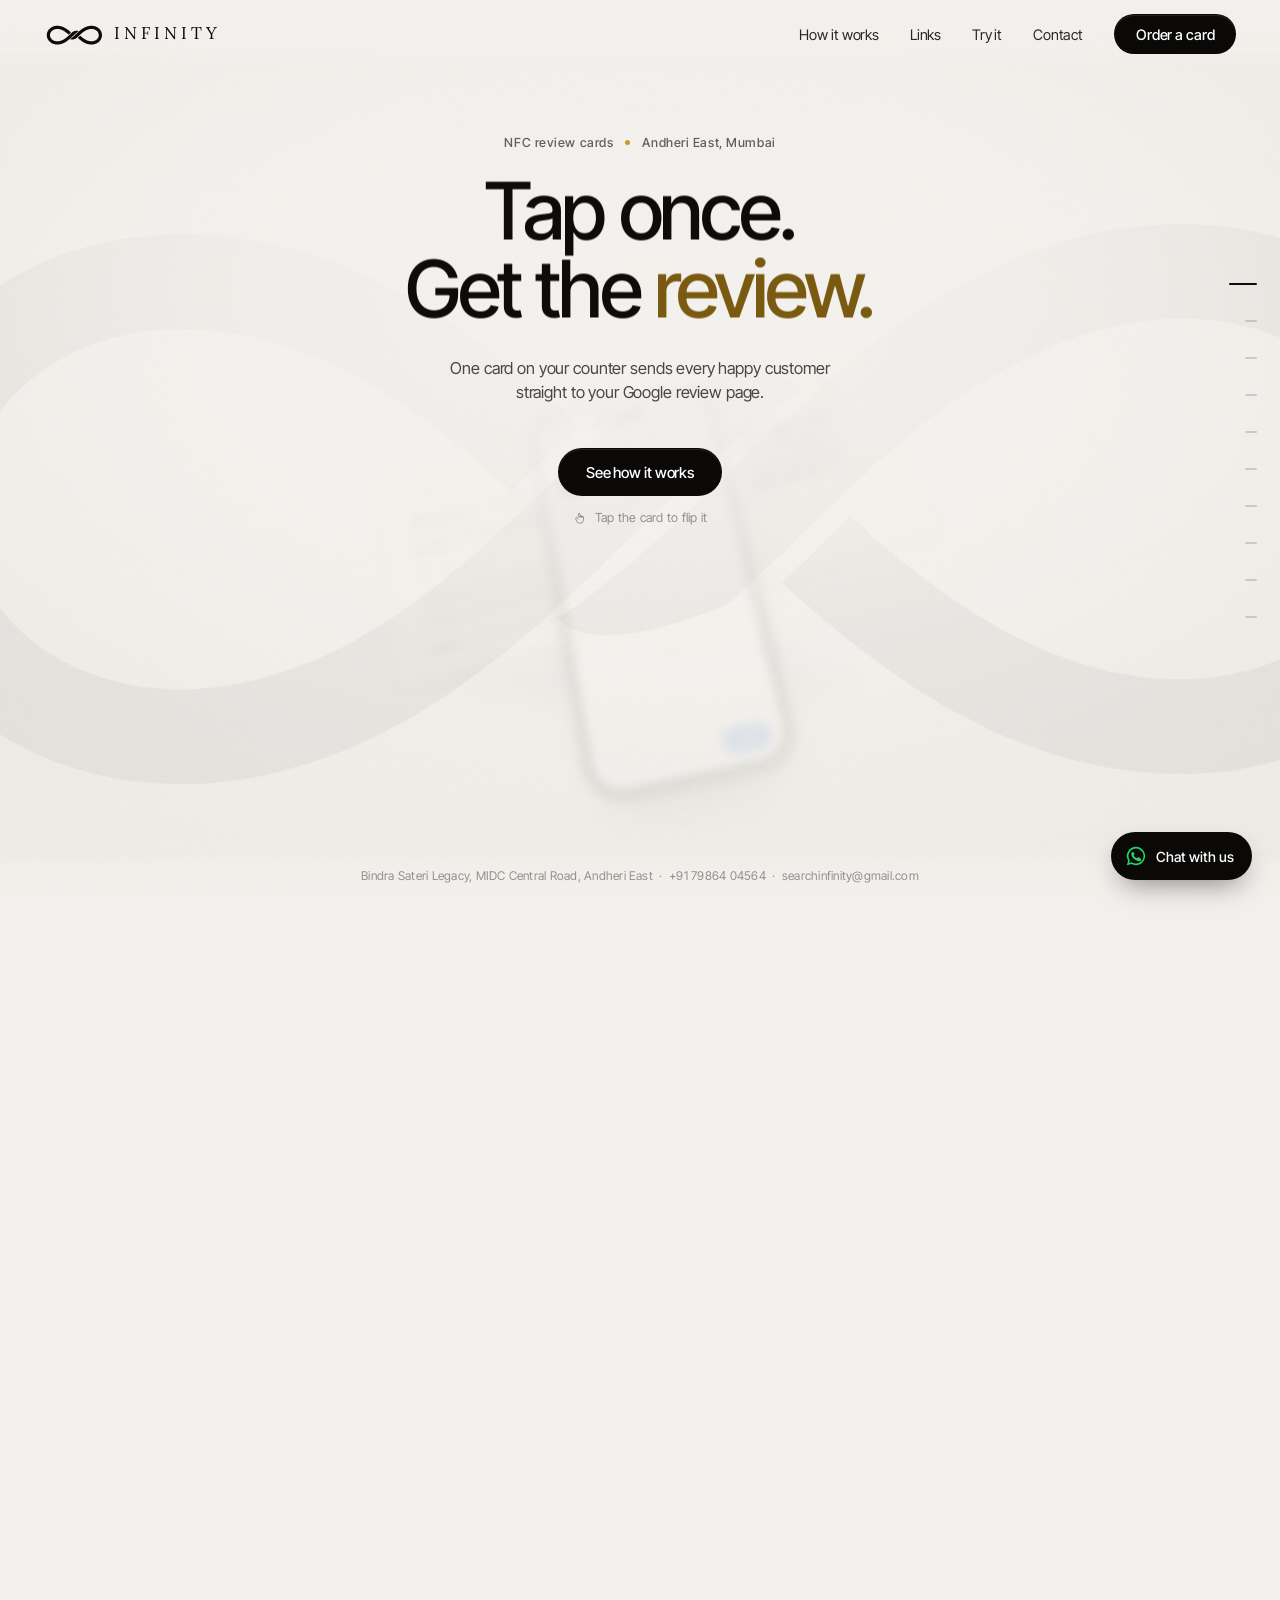
==== commit f4dded2f: "Remove the Hindi switch Co-Authored-By: Claude Opus 5.5 <noreply@anthropic.com> Claude-Session: http" ====
--- a/index.html
+++ b/index.html
@@ -342,15 +342,6 @@
 .faq div{background:rgba(251,250,247,.86);border:1px solid var(--rule);border-radius:18px;padding:16px 18px}
 .faq dt{font-size:15.5px;font-weight:500;letter-spacing:-.01em;margin-bottom:4px}
 .faq dd{margin:0;font-size:14px;line-height:1.45;color:var(--fg-soft)}
-/* language switch */
-.lang{height:36px;padding:0 14px;border-radius:999px;border:1px solid var(--rule);background:rgba(242,240,236,.6);color:var(--fg);
-  font:500 13px/1 'Inter Tight','Noto Sans Devanagari',sans-serif;cursor:pointer;transition:border-color .3s var(--ease)}
-.lang:hover,.lang:focus-visible{border-color:var(--fg)}
-.lang:focus-visible{outline:2px solid var(--fg);outline-offset:2px}
-html[lang="hi"] body{font-family:'Inter Tight','Noto Sans Devanagari','Helvetica Neue',Helvetica,Arial,sans-serif}
-html[lang="hi"] h1{letter-spacing:0;line-height:1.14}
-html[lang="hi"] .ln{padding-block:.1em .2em;margin-block:-.1em -.2em}
-html[lang="hi"] .eyebrow,html[lang="hi"] .vh,html[lang="hi"] .try .lbl,html[lang="hi"] .sheet-card label,html[lang="hi"] .mini-cap{letter-spacing:0}
 /* floating chat */
 .wa-fab{position:fixed;z-index:45;right:clamp(14px,2.4vw,28px);bottom:max(20px, calc(env(safe-area-inset-bottom, 0px) + 16px));
   display:inline-flex;align-items:center;gap:9px;height:48px;padding:0 18px 0 14px;border-radius:999px;background:#0a0908;color:#fff;
@@ -393,7 +384,6 @@
   .faq dt{font-size:14.5px}
   .faq dd{font-size:13px}
   .calc{padding:14px 16px;gap:10px}
-  .lang{height:34px;padding:0 11px;font-size:12.5px}
   .chips span{font-size:12px;padding:7px 11px}
 }
 @media (max-width:420px){
@@ -589,120 +579,119 @@
 <header class="chrome">
   <a class="mark" href="#top" data-go="0"><svg class="mark-star" viewBox="-6 -6 252 93.5" aria-hidden="true"><use href="#inf"/></svg><span class="mark-word">INFINITY</span></a>
   <nav class="nav" aria-label="Sections">
-    <a data-i18n="nav.how" href="#tap" data-go="0.23">How it works</a>
-    <a data-i18n="nav.links" href="#links" data-go="0.57">Links</a>
-    <a href="#try" data-go="0.953" data-i18n="nav.try">Try it</a>
-    <a href="#contact" data-go="1" data-i18n="nav.contact">Contact</a>
-    <button type="button" class="lang" id="lang" aria-label="हिंदी में देखें">हिंदी</button>
-    <a class="pill" href="https://wa.me/917986404564?text=Hi%20Mridul%2C%20I%20want%20Infinity%20NFC%20cards%20for%20my%20business." target="_blank" rel="noopener"><span data-i18n="nav.order">Order a card</span></a>
+    <a href="#tap" data-go="0.23">How it works</a>
+    <a href="#links" data-go="0.57">Links</a>
+    <a href="#try" data-go="0.953">Try it</a>
+    <a href="#contact" data-go="1">Contact</a>
+    <a class="pill" href="https://wa.me/917986404564?text=Hi%20Mridul%2C%20I%20want%20Infinity%20NFC%20cards%20for%20my%20business." target="_blank" rel="noopener">Order a card</a>
   </nav>
 </header>
 
 <main class="panels" id="top">
   <section class="panel top" data-panel>
-    <p data-i18n="hero.eb" class="eyebrow">NFC review cards <span class="dot"></span> Andheri East, Mumbai</p>
-    <h1 data-i18n="hero.h">Tap once.<br>Get the <em>review.</em></h1>
-    <p data-i18n="hero.sub" class="sub">One card on your counter sends every happy customer straight to your Google review page.</p>
-    <div class="cta"><a class="pill" href="#tap" data-go="0.23" data-i18n="hero.cta">See how it works</a></div>
-    <p class="hint"><svg viewBox="0 0 24 24" aria-hidden="true"><path d="M9 11V5.5a1.5 1.5 0 0 1 3 0V11m0-1.5a1.5 1.5 0 0 1 3 0V11m0-.5a1.5 1.5 0 0 1 3 0V15a6 6 0 0 1-6 6h-.5a6 6 0 0 1-4.9-2.5L4.8 14a1.5 1.5 0 0 1 2.4-1.8L9 14" fill="none" stroke="currentColor" stroke-width="1.6" stroke-linecap="round" stroke-linejoin="round"/></svg><span data-i18n="hero.hint">Tap the card to flip it</span></p>
+    <p class="eyebrow">NFC review cards <span class="dot"></span> Andheri East, Mumbai</p>
+    <h1>Tap once.<br>Get the <em>review.</em></h1>
+    <p class="sub">One card on your counter sends every happy customer straight to your Google review page.</p>
+    <div class="cta"><a class="pill" href="#tap" data-go="0.23">See how it works</a></div>
+    <p class="hint"><svg viewBox="0 0 24 24" aria-hidden="true"><path d="M9 11V5.5a1.5 1.5 0 0 1 3 0V11m0-1.5a1.5 1.5 0 0 1 3 0V11m0-.5a1.5 1.5 0 0 1 3 0V15a6 6 0 0 1-6 6h-.5a6 6 0 0 1-4.9-2.5L4.8 14a1.5 1.5 0 0 1 2.4-1.8L9 14" fill="none" stroke="currentColor" stroke-width="1.6" stroke-linecap="round" stroke-linejoin="round"/></svg><span>Tap the card to flip it</span></p>
   </section>
   <section class="panel" data-panel id="tap">
-    <p data-i18n="tap.eb" class="eyebrow">Step one <span class="dot"></span> Tap</p>
-    <h1 data-i18n="tap.h">Hold any phone near the card.</h1>
-    <p data-i18n="tap.sub" class="sub">A thin NFC chip inside wakes up on contact. No app to install, no battery, nothing to charge.</p>
+    <p class="eyebrow">Step one <span class="dot"></span> Tap</p>
+    <h1>Hold any phone near the card.</h1>
+    <p class="sub">A thin NFC chip inside wakes up on contact. No app to install, no battery, nothing to charge.</p>
   </section>
   <section class="panel" data-panel id="open">
-    <p data-i18n="open.eb" class="eyebrow">Step two <span class="dot"></span> Open</p>
-    <h1 data-i18n="open.h">The review page opens by itself.</h1>
-    <p data-i18n="open.sub" class="sub">Your customer lands on the review box with the stars ready. Most finish in under a minute.</p>
+    <p class="eyebrow">Step two <span class="dot"></span> Open</p>
+    <h1>The review page opens by itself.</h1>
+    <p class="sub">Your customer lands on the review box with the stars ready. Most finish in under a minute.</p>
   </section>
   <section class="panel" data-panel id="links">
-    <p data-i18n="links.eb" class="eyebrow">Step three <span class="dot"></span> Choose</p>
-    <h1 data-i18n="links.h">Any link<br><em>you choose.</em></h1>
+    <p class="eyebrow">Step three <span class="dot"></span> Choose</p>
+    <h1>Any link<br><em>you choose.</em></h1>
     <div class="chips" id="chips"><span data-c="review">Google reviews</span><span data-c="ig">Instagram</span><span data-c="wa">WhatsApp</span><span data-c="menu">Menu</span><span data-c="upi">UPI payments</span><span>Website</span></div>
   </section>
   <section class="panel" data-panel id="why">
-    <p data-i18n="why.eb" class="eyebrow">Why it works <span class="dot"></span> Fewer steps, more reviews</p>
-    <h1 data-i18n="why.h">Five steps become <em>one tap.</em></h1>
+    <p class="eyebrow">Why it works <span class="dot"></span> Fewer steps, more reviews</p>
+    <h1>Five steps become <em>one tap.</em></h1>
     <div class="versus">
-      <div class="col old"><p data-i18n="why.oldh" class="vh">Asking for a review</p>
-        <ol data-i18n="why.oldl"><li>Open Google Maps</li><li>Search your business name</li><li>Pick the right listing</li><li>Scroll to reviews</li><li>Tap “Write a review”</li></ol></div>
-      <div class="col new"><p data-i18n="why.newh" class="vh">With an Infinity card</p>
-        <ol data-i18n="why.newl"><li>Tap the card</li></ol><p data-i18n="why.done" class="done">The review box is already open.</p></div>
+      <div class="col old"><p class="vh">Asking for a review</p>
+        <ol><li>Open Google Maps</li><li>Search your business name</li><li>Pick the right listing</li><li>Scroll to reviews</li><li>Tap “Write a review”</li></ol></div>
+      <div class="col new"><p class="vh">With an Infinity card</p>
+        <ol><li>Tap the card</li></ol><p class="done">The review box is already open.</p></div>
     </div>
   </section>
   <section class="panel" data-panel id="who">
-    <p data-i18n="who.eb" class="eyebrow">Made for your counter</p>
-    <h1 data-i18n="who.h">For every place customers <em>love to review.</em></h1>
-    <div data-i18n="who.chips" class="chips static"><span>Restaurants &amp; cafés</span><span>Salons &amp; spas</span><span>Clinics &amp; dentists</span><span>Gyms &amp; studios</span><span>Hotels &amp; homestays</span><span>Retail shops</span><span>Car care</span><span>Coaching classes</span></div>
-    <p data-i18n="who.sub" class="sub">Place it where people pay, wait or say goodbye: the billing desk, the table, the reception.</p>
+    <p class="eyebrow">Made for your counter</p>
+    <h1>For every place customers <em>love to review.</em></h1>
+    <div class="chips static"><span>Restaurants &amp; cafés</span><span>Salons &amp; spas</span><span>Clinics &amp; dentists</span><span>Gyms &amp; studios</span><span>Hotels &amp; homestays</span><span>Retail shops</span><span>Car care</span><span>Coaching classes</span></div>
+    <p class="sub">Place it where people pay, wait or say goodbye: the billing desk, the table, the reception.</p>
   </section>
   <section class="panel" data-panel id="calc">
-    <p class="eyebrow" data-i18n="calc.eb">Your numbers <span class="dot"></span> Estimate</p>
-    <h1 data-i18n="calc.h">How many reviews <em>could you get?</em></h1>
+    <p class="eyebrow">Your numbers <span class="dot"></span> Estimate</p>
+    <h1>How many reviews <em>could you get?</em></h1>
     <div class="calc">
-      <div class="row"><label for="cDay" data-i18n="calc.day">Customers per day</label><output id="oDay" for="cDay">80</output>
+      <div class="row"><label for="cDay">Customers per day</label><output id="oDay" for="cDay">80</output>
         <input type="range" id="cDay" min="10" max="500" step="10" value="80"></div>
-      <div class="row"><label for="cRate" data-i18n="calc.rate">How many will tap the card</label><output id="oRate" for="cRate">3%</output>
+      <div class="row"><label for="cRate">How many will tap the card</label><output id="oRate" for="cRate">3%</output>
         <input type="range" id="cRate" min="1" max="20" step="1" value="3"></div>
-      <div class="res"><b id="oRes">72</b><span data-i18n="calc.res">new reviews a month</span></div>
-      <p class="note" data-i18n="calc.note">An estimate from your own numbers. Move the sliders to match your shop.</p>
+      <div class="res"><b id="oRes">72</b><span>new reviews a month</span></div>
+      <p class="note">An estimate from your own numbers. Move the sliders to match your shop.</p>
     </div>
   </section>
   <section class="panel" data-panel id="faq">
-    <p class="eyebrow" data-i18n="faq.eb">Questions</p>
-    <h1 data-i18n="faq.h">Good <em>to know.</em></h1>
+    <p class="eyebrow">Questions</p>
+    <h1>Good <em>to know.</em></h1>
     <dl class="faq">
-      <div><dt data-i18n="faq.q1">Do customers need an app?</dt><dd data-i18n="faq.a1">No. The phone’s built-in NFC reader opens your link.</dd></div>
-      <div><dt data-i18n="faq.q2">What if a phone can’t tap?</dt><dd data-i18n="faq.a2">They scan the QR code printed on the same card.</dd></div>
-      <div><dt data-i18n="faq.q3">Which phones work?</dt><dd data-i18n="faq.a3">iPhone XS or newer, and Android phones with NFC turned on.</dd></div>
-      <div><dt data-i18n="faq.q4">Can it open something else?</dt><dd data-i18n="faq.a4">Yes. Reviews, Instagram, WhatsApp, a menu, a payment page or your website.</dd></div>
+      <div><dt>Do customers need an app?</dt><dd>No. The phone’s built-in NFC reader opens your link.</dd></div>
+      <div><dt>What if a phone can’t tap?</dt><dd>They scan the QR code printed on the same card.</dd></div>
+      <div><dt>Which phones work?</dt><dd>iPhone XS or newer, and Android phones with NFC turned on.</dd></div>
+      <div><dt>Can it open something else?</dt><dd>Yes. Reviews, Instagram, WhatsApp, a menu, a payment page or your website.</dd></div>
     </dl>
   </section>
   <section class="panel split" data-panel id="try">
-    <p data-i18n="try.eb" class="eyebrow">Try it <span class="dot"></span> Live preview</p>
-    <h1 data-i18n="try.h">See your name on <em>their screen.</em></h1>
-    <p data-i18n="try.sub" class="sub">Type your business name. This is what your customers see after one tap.</p>
+    <p class="eyebrow">Try it <span class="dot"></span> Live preview</p>
+    <h1>See your name on <em>their screen.</em></h1>
+    <p class="sub">Type your business name. This is what your customers see after one tap.</p>
     <div class="try">
-      <span data-i18n="try.lbl" class="lbl">Business name</span>
+      <span class="lbl">Business name</span>
       <button type="button" class="fake" id="openTry"><span id="fakeText">Tap to type your business name</span><svg viewBox="0 0 24 24" aria-hidden="true"><path d="M4 20h4L19 9l-4-4L4 16z" fill="none" stroke="currentColor" stroke-width="1.8" stroke-linejoin="round"/></svg></button>
-      <a class="pill" href="https://wa.me/917986404564?text=Hi%20Mridul%2C%20I%20want%20Infinity%20NFC%20cards%20for%20my%20business." target="_blank" rel="noopener" data-i18n="try.cta">Get cards for this business</a>
+      <a class="pill" href="https://wa.me/917986404564?text=Hi%20Mridul%2C%20I%20want%20Infinity%20NFC%20cards%20for%20my%20business." target="_blank" rel="noopener">Get cards for this business</a>
     </div>
   </section>
   <section class="panel top" data-panel id="contact">
-    <p data-i18n="c.eb" class="eyebrow">Mridul Shingari <span class="dot"></span> Infinity</p>
-    <h1 data-i18n="c.h">Put Infinity on <em>your counter.</em></h1>
-    <p data-i18n="c.sub" class="sub">Tell us your business and the link you want. We set up the cards and help you place them where customers pay.</p>
+    <p class="eyebrow">Mridul Shingari <span class="dot"></span> Infinity</p>
+    <h1>Put Infinity on <em>your counter.</em></h1>
+    <p class="sub">Tell us your business and the link you want. We set up the cards and help you place them where customers pay.</p>
     <div class="cta">
-      <a class="pill" href="https://wa.me/917986404564?text=Hi%20Mridul%2C%20I%20want%20Infinity%20NFC%20cards%20for%20my%20business." target="_blank" rel="noopener" data-i18n="c.wa">Order on WhatsApp</a>
+      <a class="pill" href="https://wa.me/917986404564?text=Hi%20Mridul%2C%20I%20want%20Infinity%20NFC%20cards%20for%20my%20business." target="_blank" rel="noopener">Order on WhatsApp</a>
       <a class="ghost" href="tel:+917986404564">+91 79864 04564</a>
-      <a class="ghost" href="mailto:searchinfinity@gmail.com" title="searchinfinity@gmail.com" data-i18n="c.mail">Email us</a>
-      <a class="ghost" href="https://www.google.com/maps/search/?api=1&amp;query=Bindra%20Sateri%20Legacy%2C%20MIDC%20Central%20Road%2C%20Andheri%20East%2C%20Mumbai%20400093" target="_blank" rel="noopener" data-i18n="c.dir">Get directions</a>
+      <a class="ghost" href="mailto:searchinfinity@gmail.com" title="searchinfinity@gmail.com">Email us</a>
+      <a class="ghost" href="https://www.google.com/maps/search/?api=1&amp;query=Bindra%20Sateri%20Legacy%2C%20MIDC%20Central%20Road%2C%20Andheri%20East%2C%20Mumbai%20400093" target="_blank" rel="noopener">Get directions</a>
     </div>
   </section>
 </main>
 
 <div class="sheet" id="sheet" hidden role="dialog" aria-modal="true" aria-labelledby="sheetTitle">
   <form class="sheet-card" id="tryForm" autocomplete="off">
-    <p data-i18n="sh.t" class="sheet-title" id="sheetTitle">See your name on their screen</p>
-    <label data-i18n="sh.l" for="bizName">Business name</label>
+    <p class="sheet-title" id="sheetTitle">See your name on their screen</p>
+    <label for="bizName">Business name</label>
     <input id="bizName" name="bizName" type="text" maxlength="32" placeholder="e.g. Chai Point Andheri" enterkeyhint="done" autocapitalize="words">
-    <p data-i18n="sh.cap" class="mini-cap">Your customers will see</p>
+    <p class="mini-cap">Your customers will see</p>
     <div class="mini">
       <div class="av">Y</div>
       <div class="mini-t"><b class="bn">Your Business</b><span>How was your visit?</span>
         <i><svg><use href="#star"/></svg><svg><use href="#star"/></svg><svg><use href="#star"/></svg><svg><use href="#star"/></svg><svg><use href="#star"/></svg></i></div>
     </div>
     <div class="sheet-row">
-      <button type="submit" class="ghost" data-i18n="sh.done">Done</button>
-      <a class="pill" href="https://wa.me/917986404564?text=Hi%20Mridul%2C%20I%20want%20Infinity%20NFC%20cards%20for%20my%20business." target="_blank" rel="noopener" data-i18n="sh.wa">Get cards on WhatsApp</a>
+      <button type="submit" class="ghost">Done</button>
+      <a class="pill" href="https://wa.me/917986404564?text=Hi%20Mridul%2C%20I%20want%20Infinity%20NFC%20cards%20for%20my%20business." target="_blank" rel="noopener">Get cards on WhatsApp</a>
     </div>
   </form>
 </div>
 
 <footer class="foot"><span><span class="f-x">Bindra Sateri Legacy, MIDC Central Road, </span>Andheri East &nbsp;&middot;&nbsp; +91 79864 04564<span class="f-x"> &nbsp;&middot;&nbsp; searchinfinity@gmail.com</span></span></footer>
 
-<a class="wa-fab" href="https://wa.me/917986404564?text=Hi%20Mridul%2C%20I%20want%20Infinity%20NFC%20cards%20for%20my%20business." target="_blank" rel="noopener" aria-label="Chat with Infinity on WhatsApp"><svg viewBox="0 0 24 24" fill="currentColor" aria-hidden="true"><path d="M12 2a10 10 0 0 0-8.6 15.1L2 22l5-1.3A10 10 0 1 0 12 2zm0 18.2a8.2 8.2 0 0 1-4.2-1.2l-.3-.2-3 .8.8-2.9-.2-.3A8.2 8.2 0 1 1 12 20.2zm4.5-6.1c-.2-.1-1.5-.7-1.7-.8-.2-.1-.4-.1-.6.1l-.8 1c-.1.2-.3.2-.5.1a6.7 6.7 0 0 1-3.3-2.9c-.2-.4.2-.4.7-1.3.1-.2 0-.3 0-.4l-.8-1.8c-.2-.5-.4-.4-.6-.4h-.5a1 1 0 0 0-.7.3 3 3 0 0 0-.9 2.2 5.2 5.2 0 0 0 1.1 2.8 11.9 11.9 0 0 0 4.6 4c1.7.7 2.4.8 3.2.7.5-.1 1.5-.6 1.8-1.2.2-.6.2-1.1.1-1.2 0-.1-.2-.2-.5-.3z"/></svg><span data-i18n="fab">Chat with us</span></a>
+<a class="wa-fab" href="https://wa.me/917986404564?text=Hi%20Mridul%2C%20I%20want%20Infinity%20NFC%20cards%20for%20my%20business." target="_blank" rel="noopener" aria-label="Chat with Infinity on WhatsApp"><svg viewBox="0 0 24 24" fill="currentColor" aria-hidden="true"><path d="M12 2a10 10 0 0 0-8.6 15.1L2 22l5-1.3A10 10 0 1 0 12 2zm0 18.2a8.2 8.2 0 0 1-4.2-1.2l-.3-.2-3 .8.8-2.9-.2-.3A8.2 8.2 0 1 1 12 20.2zm4.5-6.1c-.2-.1-1.5-.7-1.7-.8-.2-.1-.4-.1-.6.1l-.8 1c-.1.2-.3.2-.5.1a6.7 6.7 0 0 1-3.3-2.9c-.2-.4.2-.4.7-1.3.1-.2 0-.3 0-.4l-.8-1.8c-.2-.5-.4-.4-.6-.4h-.5a1 1 0 0 0-.7.3 3 3 0 0 0-.9 2.2 5.2 5.2 0 0 0 1.1 2.8 11.9 11.9 0 0 0 4.6 4c1.7.7 2.4.8 3.2.7.5-.1 1.5-.6 1.8-1.2.2-.6.2-1.1.1-1.2 0-.1-.2-.2-.5-.3z"/></svg><span>Chat with us</span></a>
 
 <div class="track"></div>
 
@@ -802,45 +791,6 @@
   }
   cDay.addEventListener("input",calc); cRate.addEventListener("input",calc); calc();
 
-  // ---- English / Hindi ----
-  var HI={
-    "nav.how":"कैसे काम करता है","nav.links":"लिंक","nav.try":"आज़माएँ","nav.contact":"संपर्क","nav.order":"कार्ड मँगवाएँ",
-    "hero.eb":'NFC रिव्यू कार्ड <span class="dot"></span> अंधेरी ईस्ट, मुंबई',
-    "hero.h":'बस एक टैप।<br><em>रिव्यू पक्का।</em>',
-    "hero.sub":"काउंटर पर रखा एक कार्ड हर खुश ग्राहक को सीधे आपके Google रिव्यू पेज पर ले जाता है।",
-    "hero.cta":"देखें कैसे काम करता है","hero.hint":"कार्ड पर टैप करें, वह पलट जाएगा",
-    "tap.eb":'पहला कदम <span class="dot"></span> टैप',"tap.h":"कोई भी फ़ोन कार्ड के पास लाएँ।",
-    "tap.sub":"कार्ड के अंदर की पतली NFC चिप छूते ही जाग जाती है। न ऐप, न बैटरी, न चार्जिंग।",
-    "open.eb":'दूसरा कदम <span class="dot"></span> पेज खुलता है',"open.h":"रिव्यू पेज अपने आप खुल जाता है।",
-    "open.sub":"ग्राहक सीधे रिव्यू बॉक्स पर पहुँचता है, स्टार तैयार। ज़्यादातर लोग एक मिनट से कम में लिख देते हैं।",
-    "links.eb":'तीसरा कदम <span class="dot"></span> चुनें',"links.h":'जो लिंक<br><em>आप चाहें।</em>',
-    "why.eb":'यह क्यों काम करता है <span class="dot"></span> कम कदम, ज़्यादा रिव्यू',"why.h":'पाँच कदम, अब <em>सिर्फ़ एक टैप।</em>',
-    "why.oldh":"रिव्यू माँगने पर","why.oldl":"<li>Google Maps खोलें</li><li>दुकान का नाम खोजें</li><li>सही लिस्टिंग चुनें</li><li>रिव्यू तक स्क्रॉल करें</li><li>“Write a review” दबाएँ</li>",
-    "why.newh":"Infinity कार्ड के साथ","why.newl":"<li>कार्ड पर टैप करें</li>","why.done":"रिव्यू बॉक्स पहले से खुला मिलता है।",
-    "who.eb":"आपके काउंटर के लिए","who.h":'हर वो जगह जहाँ ग्राहक <em>रिव्यू देना पसंद करते हैं।</em>',
-    "who.chips":"<span>रेस्टोरेंट और कैफ़े</span><span>सैलून और स्पा</span><span>क्लिनिक और डेंटिस्ट</span><span>जिम और स्टूडियो</span><span>होटल और होमस्टे</span><span>रिटेल दुकानें</span><span>कार केयर</span><span>कोचिंग क्लास</span>",
-    "who.sub":"इसे वहाँ रखें जहाँ लोग पेमेंट करते हैं, इंतज़ार करते हैं या विदा लेते हैं: बिलिंग डेस्क, टेबल, रिसेप्शन।",
-    "calc.eb":'आपका हिसाब <span class="dot"></span> अनुमान',"calc.h":'आपको कितने <em>रिव्यू मिल सकते हैं?</em>',
-    "calc.day":"रोज़ के ग्राहक","calc.rate":"कितने प्रतिशत कार्ड पर टैप करेंगे","calc.res":"नए रिव्यू हर महीने",
-    "calc.note":"यह आपके अपने नंबरों से बना अनुमान है। स्लाइडर अपनी दुकान के हिसाब से बदलें।",
-    "faq.eb":"सवाल-जवाब","faq.h":'<em>जानने लायक</em> बातें।',
-    "faq.q1":"क्या ग्राहक को ऐप चाहिए?","faq.a1":"नहीं। फ़ोन का अपना NFC रीडर आपका लिंक खोल देता है।",
-    "faq.q2":"अगर फ़ोन टैप न कर पाए?","faq.a2":"वे उसी कार्ड पर छपा QR कोड स्कैन कर लेते हैं।",
-    "faq.q3":"कौन से फ़ोन चलते हैं?","faq.a3":"iPhone XS या नया, और वे Android फ़ोन जिनमें NFC चालू हो।",
-    "faq.q4":"क्या कोई और लिंक खुल सकता है?","faq.a4":"हाँ। रिव्यू, Instagram, WhatsApp, मेन्यू, पेमेंट पेज या आपकी वेबसाइट।",
-    "try.eb":'आज़माएँ <span class="dot"></span> लाइव प्रीव्यू',"try.h":'ग्राहक की स्क्रीन पर <em>आपका नाम।</em>',
-    "try.sub":"अपनी दुकान का नाम लिखें। एक टैप के बाद ग्राहक यही देखेंगे।","try.lbl":"दुकान का नाम","try.cta":"इस दुकान के लिए कार्ड लें",
-    "c.eb":'Mridul Shingari <span class="dot"></span> Infinity',"c.h":'Infinity को लाएँ <em>अपने काउंटर पर।</em>',
-    "c.sub":"हमें अपनी दुकान और लिंक बताइए। हम कार्ड तैयार करेंगे और सही जगह रखने में मदद करेंगे।",
-    "c.wa":"WhatsApp पर ऑर्डर करें","c.mail":"ईमेल करें","c.dir":"रास्ता देखें","c.save":"कॉन्टैक्ट सेव करें",
-    "sh.t":"ग्राहक की स्क्रीन पर आपका नाम","sh.l":"दुकान का नाम","sh.cap":"ग्राहक यह देखेंगे","sh.done":"हो गया","sh.wa":"WhatsApp पर कार्ड मँगवाएँ",
-    "fab":"हमसे बात करें"
-  };
-  var EN={}, lang="en";
-  function i18nNodes(){return [].slice.call(document.querySelectorAll("[data-i18n]"));}
-  i18nNodes().forEach(function(n){EN[n.dataset.i18n]=n.innerHTML;});
-  var FAKE_EN="Tap to type your business name", FAKE_HI="यहाँ टैप करके नाम लिखें";
-
   // ---- headline lines, split on <br> ----
   function buildHeads(){ return panels.map(function(p){
     var h=p.querySelector("h1"); if(!h)return [];
@@ -849,28 +799,6 @@
   });}
   var heads=buildHeads();
 
-  function setLang(l){
-    lang=l;
-    i18nNodes().forEach(function(n){
-      var k=n.dataset.i18n;
-      if(!(k in EN))EN[k]=n.innerHTML; // nodes added later (the hosted Save contact button)
-      n.innerHTML=(l==="hi"&&HI[k]!=null)?HI[k]:EN[k];
-    });
-    heads=buildHeads();
-    document.documentElement.lang=l;
-    var lb=document.getElementById("lang");
-    lb.textContent=l==="hi"?"English":"हिंदी";
-    lb.setAttribute("aria-label",l==="hi"?"View in English":"हिंदी में देखें");
-    if(!bizInput.value.trim())document.getElementById("fakeText").textContent=l==="hi"?FAKE_HI:FAKE_EN;
-    if(l==="hi"&&!document.getElementById("devaFont")){
-      var lk=document.createElement("link"); lk.id="devaFont"; lk.rel="stylesheet";
-      lk.href="https://fonts.googleapis.com/css2?family=Noto+Sans+Devanagari:wght@400;500&display=swap";
-      document.head.appendChild(lk);
-    }
-    try{localStorage.setItem("infinity-lang",l);}catch(e){}
-    setTimeout(measure,60); setTimeout(measure,700);
-  }
-  document.getElementById("lang").addEventListener("click",function(){setLang(lang==="hi"?"en":"hi");});
 
   // ---- where the copy ends, so the card and phone can sit in the free space below it ----
   var heroHint=panels[0].querySelector(".hint"), endCta=document.querySelector("#contact .cta"), heroBottom=0, endBottom=0;
@@ -1068,7 +996,7 @@
     sheet.hidden=true;
     document.documentElement.style.overflow="";
     var v=bizInput.value.trim();
-    fakeText.textContent=v||(lang==="hi"?FAKE_HI:FAKE_EN);
+    fakeText.textContent=v||"Tap to type your business name";
     openTry.classList.toggle("has",!!v);
     openTry.focus({preventScroll:true});
   }
@@ -1099,7 +1027,6 @@
     });
   });
 
-  try{if(localStorage.getItem("infinity-lang")==="hi")setTimeout(function(){setLang("hi");},0);}catch(e){}
   window.addEventListener("scroll",readScroll,{passive:true});
   window.addEventListener("resize",readScroll);
 
@@ -1118,7 +1045,6 @@
     "URL:https://growwithinfinity.github.io/","END:VCARD"].join("\r\n");
   var sc=document.createElement("a"); sc.className="ghost"; sc.textContent="Save contact";
   sc.setAttribute("download","Mridul-Shingari-Infinity.vcf");
-  sc.setAttribute("data-i18n","c.save");
   sc.href="data:text/vcard;charset=utf-8,"+encodeURIComponent(vcf);
   var row=document.querySelector("#contact .cta"); if(row)row.appendChild(sc);
 })();
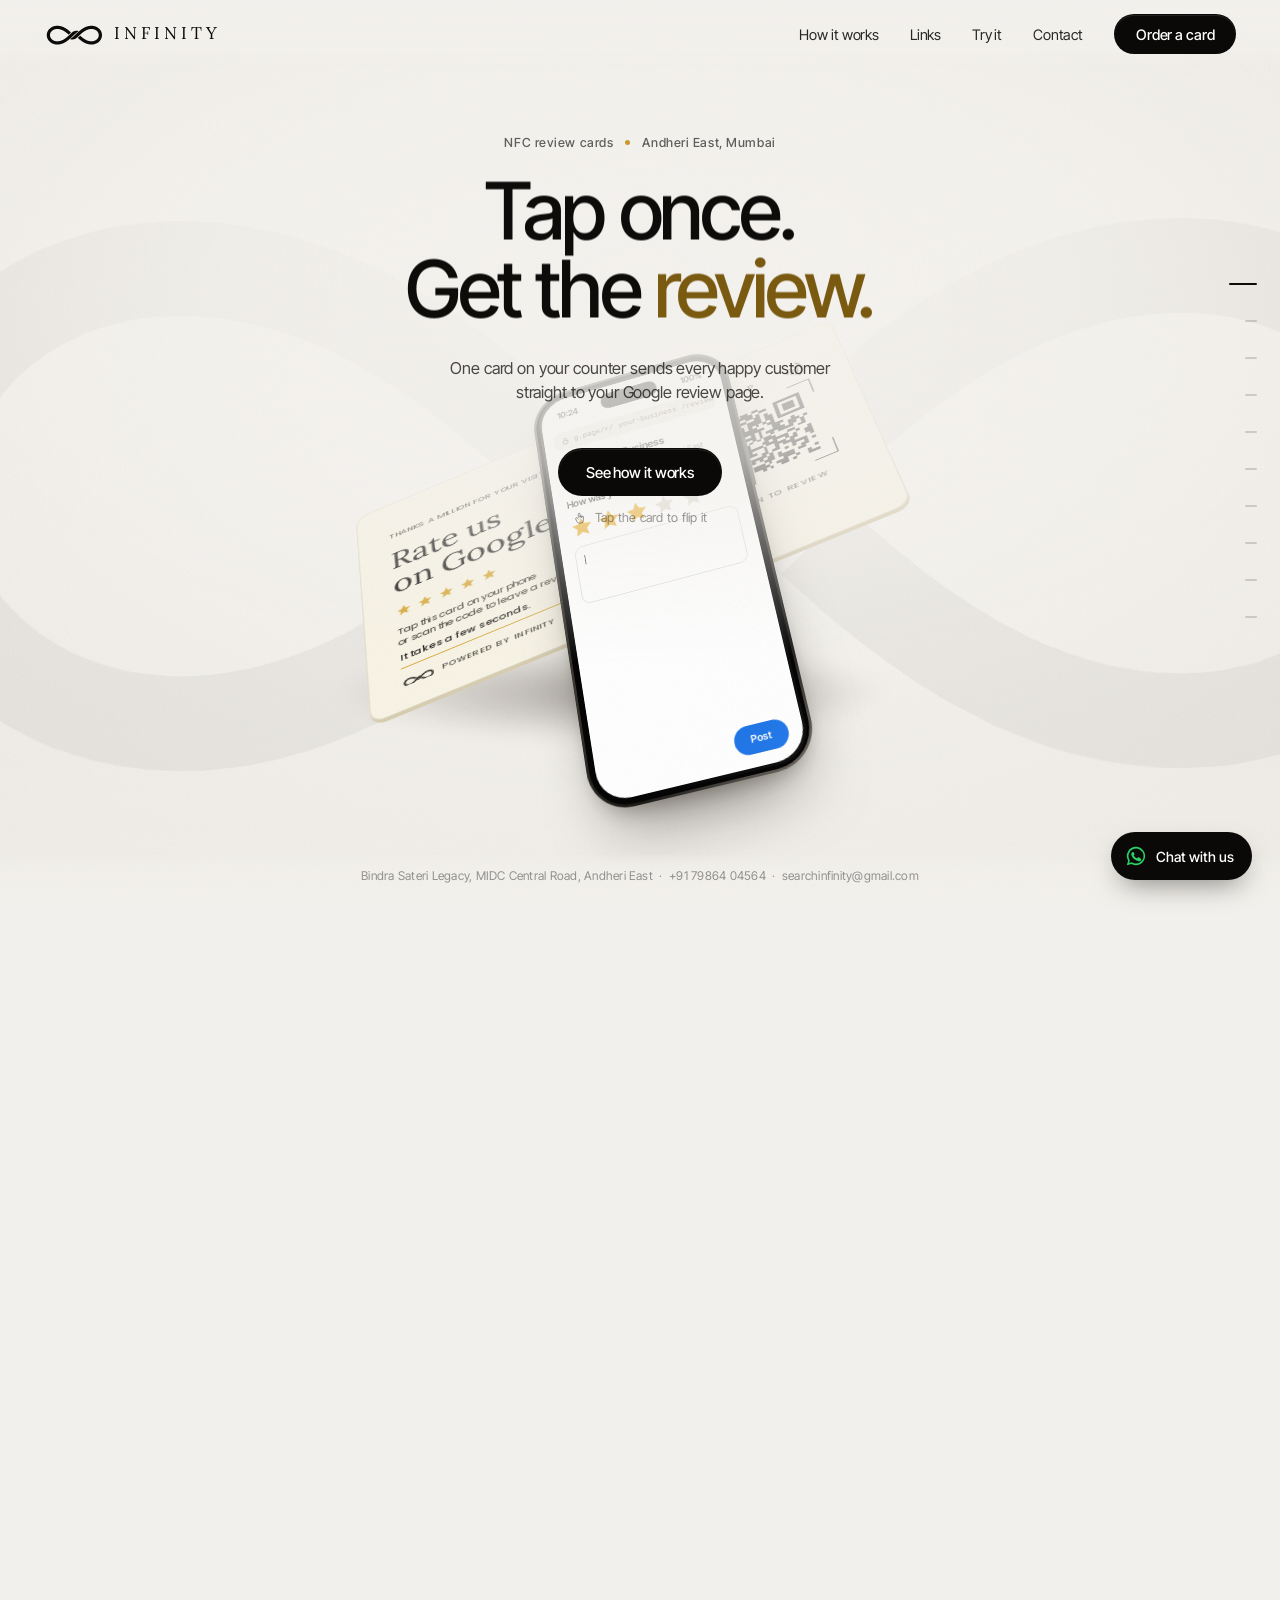
==== commit effc0a9a: "Add three more contact numbers and drop personal names Co-Authored-By: Claude Opus 5.5 <noreply@anth" ====
--- a/index.html
+++ b/index.html
@@ -15,13 +15,12 @@
 <link rel="canonical" href="https://growwithinfinity.github.io/">
 <script type="application/ld+json">
 {"@context":"https://schema.org","@type":"LocalBusiness","name":"Infinity","description":"NFC review cards that open your Google review page with one tap.",
- "url":"https://growwithinfinity.github.io/","telephone":"+91-79864-04564","email":"searchinfinity@gmail.com",
- "founder":{"@type":"Person","name":"Mridul Shingari"},
+ "url":"https://growwithinfinity.github.io/","telephone":["+91-79864-04564","+91-98771-68353","+91-98782-25225","+91-93243-87537"],"email":"searchinfinity@gmail.com",
  "address":{"@type":"PostalAddress","streetAddress":"Bindra Sateri Legacy, near Aralia Business Hotel, MIDC Central Road","addressLocality":"Andheri East, Mumbai","addressRegion":"Maharashtra","postalCode":"400093","addressCountry":"IN"},
  "image":"https://growwithinfinity.github.io/og.jpg"}
 </script>
 <link rel="icon" href="data:image/svg+xml,%3Csvg xmlns='http://www.w3.org/2000/svg' viewBox='0 0 64 64'%3E%3Crect width='64' height='64' rx='14' fill='%23f2f0ec'/%3E%3Cpath d='M20 22c-6 0-10 4.5-10 10s4 10 10 10c8 0 16-20 24-20 6 0 10 4.5 10 10s-4 10-10 10c-8 0-16-20-24-20z' fill='none' stroke='%230d0c0b' stroke-width='5'/%3E%3C/svg%3E">
-<title>Mridul Shingari – Infinity</title>
+<title>Infinity NFC Cards</title>
 <meta name="description" content="Infinity NFC review cards. One tap with a phone opens your Google review page. Andheri East, Mumbai.">
 <link rel="preconnect" href="https://fonts.googleapis.com">
 <link rel="preconnect" href="https://fonts.gstatic.com" crossorigin>
@@ -342,6 +341,10 @@
 .faq div{background:rgba(251,250,247,.86);border:1px solid var(--rule);border-radius:18px;padding:16px 18px}
 .faq dt{font-size:15.5px;font-weight:500;letter-spacing:-.01em;margin-bottom:4px}
 .faq dd{margin:0;font-size:14px;line-height:1.45;color:var(--fg-soft)}
+/* contact numbers */
+.calls{flex-basis:100%;display:flex;flex-wrap:wrap;justify-content:center;align-items:center;gap:8px}
+.calls-l{flex-basis:100%;font-size:12px;letter-spacing:.06em;text-transform:uppercase;color:var(--fg-soft);margin-top:4px}
+.calls .ghost{height:40px;padding:0 16px;font-size:14px}
 /* floating chat */
 .wa-fab{position:fixed;z-index:45;right:clamp(14px,2.4vw,28px);bottom:max(20px, calc(env(safe-area-inset-bottom, 0px) + 16px));
   display:inline-flex;align-items:center;gap:9px;height:48px;padding:0 18px 0 14px;border-radius:999px;background:#0a0908;color:#fff;
@@ -387,7 +390,9 @@
   .chips span{font-size:12px;padding:7px 11px}
 }
 @media (max-width:420px){
-  #contact .cta .ghost{width:calc(50% - 5px);max-width:none;font-size:13px;padding:0 10px;height:42px}
+  #contact .cta .ghost{width:calc(50% - 5px);max-width:none;font-size:13px;padding:0 10px;height:40px}
+  #contact .sub{display:none}
+  #contact .cta{gap:8px}
   .mark-star{width:44px}
   .mark-word{font-size:14px;letter-spacing:.18em}
   .nav .pill{height:36px;padding:0 14px;font-size:13px}
@@ -583,7 +588,7 @@
     <a href="#links" data-go="0.57">Links</a>
     <a href="#try" data-go="0.953">Try it</a>
     <a href="#contact" data-go="1">Contact</a>
-    <a class="pill" href="https://wa.me/917986404564?text=Hi%20Mridul%2C%20I%20want%20Infinity%20NFC%20cards%20for%20my%20business." target="_blank" rel="noopener">Order a card</a>
+    <a class="pill" href="https://wa.me/917986404564?text=Hi%20Infinity%2C%20I%20want%20Infinity%20NFC%20cards%20for%20my%20business." target="_blank" rel="noopener">Order a card</a>
   </nav>
 </header>
 
@@ -655,16 +660,21 @@
     <div class="try">
       <span class="lbl">Business name</span>
       <button type="button" class="fake" id="openTry"><span id="fakeText">Tap to type your business name</span><svg viewBox="0 0 24 24" aria-hidden="true"><path d="M4 20h4L19 9l-4-4L4 16z" fill="none" stroke="currentColor" stroke-width="1.8" stroke-linejoin="round"/></svg></button>
-      <a class="pill" href="https://wa.me/917986404564?text=Hi%20Mridul%2C%20I%20want%20Infinity%20NFC%20cards%20for%20my%20business." target="_blank" rel="noopener">Get cards for this business</a>
+      <a class="pill" href="https://wa.me/917986404564?text=Hi%20Infinity%2C%20I%20want%20Infinity%20NFC%20cards%20for%20my%20business." target="_blank" rel="noopener">Get cards for this business</a>
     </div>
   </section>
   <section class="panel top" data-panel id="contact">
-    <p class="eyebrow">Mridul Shingari <span class="dot"></span> Infinity</p>
+    <p class="eyebrow">Contact <span class="dot"></span> Infinity</p>
     <h1>Put Infinity on <em>your counter.</em></h1>
     <p class="sub">Tell us your business and the link you want. We set up the cards and help you place them where customers pay.</p>
     <div class="cta">
-      <a class="pill" href="https://wa.me/917986404564?text=Hi%20Mridul%2C%20I%20want%20Infinity%20NFC%20cards%20for%20my%20business." target="_blank" rel="noopener">Order on WhatsApp</a>
-      <a class="ghost" href="tel:+917986404564">+91 79864 04564</a>
+      <a class="pill" href="https://wa.me/917986404564?text=Hi%20Infinity%2C%20I%20want%20Infinity%20NFC%20cards%20for%20my%20business." target="_blank" rel="noopener">Order on WhatsApp</a>
+      <div class="calls"><span class="calls-l">Call us</span>
+        <a class="ghost" href="tel:+917986404564">+91 79864 04564</a>
+        <a class="ghost" href="tel:+919877168353">+91 98771 68353</a>
+        <a class="ghost" href="tel:+919878225225">+91 98782 25225</a>
+        <a class="ghost" href="tel:+919324387537">+91 93243 87537</a>
+      </div>
       <a class="ghost" href="mailto:searchinfinity@gmail.com" title="searchinfinity@gmail.com">Email us</a>
       <a class="ghost" href="https://www.google.com/maps/search/?api=1&amp;query=Bindra%20Sateri%20Legacy%2C%20MIDC%20Central%20Road%2C%20Andheri%20East%2C%20Mumbai%20400093" target="_blank" rel="noopener">Get directions</a>
     </div>
@@ -684,14 +694,14 @@
     </div>
     <div class="sheet-row">
       <button type="submit" class="ghost">Done</button>
-      <a class="pill" href="https://wa.me/917986404564?text=Hi%20Mridul%2C%20I%20want%20Infinity%20NFC%20cards%20for%20my%20business." target="_blank" rel="noopener">Get cards on WhatsApp</a>
+      <a class="pill" href="https://wa.me/917986404564?text=Hi%20Infinity%2C%20I%20want%20Infinity%20NFC%20cards%20for%20my%20business." target="_blank" rel="noopener">Get cards on WhatsApp</a>
     </div>
   </form>
 </div>
 
 <footer class="foot"><span><span class="f-x">Bindra Sateri Legacy, MIDC Central Road, </span>Andheri East &nbsp;&middot;&nbsp; +91 79864 04564<span class="f-x"> &nbsp;&middot;&nbsp; searchinfinity@gmail.com</span></span></footer>
 
-<a class="wa-fab" href="https://wa.me/917986404564?text=Hi%20Mridul%2C%20I%20want%20Infinity%20NFC%20cards%20for%20my%20business." target="_blank" rel="noopener" aria-label="Chat with Infinity on WhatsApp"><svg viewBox="0 0 24 24" fill="currentColor" aria-hidden="true"><path d="M12 2a10 10 0 0 0-8.6 15.1L2 22l5-1.3A10 10 0 1 0 12 2zm0 18.2a8.2 8.2 0 0 1-4.2-1.2l-.3-.2-3 .8.8-2.9-.2-.3A8.2 8.2 0 1 1 12 20.2zm4.5-6.1c-.2-.1-1.5-.7-1.7-.8-.2-.1-.4-.1-.6.1l-.8 1c-.1.2-.3.2-.5.1a6.7 6.7 0 0 1-3.3-2.9c-.2-.4.2-.4.7-1.3.1-.2 0-.3 0-.4l-.8-1.8c-.2-.5-.4-.4-.6-.4h-.5a1 1 0 0 0-.7.3 3 3 0 0 0-.9 2.2 5.2 5.2 0 0 0 1.1 2.8 11.9 11.9 0 0 0 4.6 4c1.7.7 2.4.8 3.2.7.5-.1 1.5-.6 1.8-1.2.2-.6.2-1.1.1-1.2 0-.1-.2-.2-.5-.3z"/></svg><span>Chat with us</span></a>
+<a class="wa-fab" href="https://wa.me/917986404564?text=Hi%20Infinity%2C%20I%20want%20Infinity%20NFC%20cards%20for%20my%20business." target="_blank" rel="noopener" aria-label="Chat with Infinity on WhatsApp"><svg viewBox="0 0 24 24" fill="currentColor" aria-hidden="true"><path d="M12 2a10 10 0 0 0-8.6 15.1L2 22l5-1.3A10 10 0 1 0 12 2zm0 18.2a8.2 8.2 0 0 1-4.2-1.2l-.3-.2-3 .8.8-2.9-.2-.3A8.2 8.2 0 1 1 12 20.2zm4.5-6.1c-.2-.1-1.5-.7-1.7-.8-.2-.1-.4-.1-.6.1l-.8 1c-.1.2-.3.2-.5.1a6.7 6.7 0 0 1-3.3-2.9c-.2-.4.2-.4.7-1.3.1-.2 0-.3 0-.4l-.8-1.8c-.2-.5-.4-.4-.6-.4h-.5a1 1 0 0 0-.7.3 3 3 0 0 0-.9 2.2 5.2 5.2 0 0 0 1.1 2.8 11.9 11.9 0 0 0 4.6 4c1.7.7 2.4.8 3.2.7.5-.1 1.5-.6 1.8-1.2.2-.6.2-1.1.1-1.2 0-.1-.2-.2-.5-.3z"/></svg><span>Chat with us</span></a>
 
 <div class="track"></div>
 
@@ -970,8 +980,8 @@
   })();
 
   // Live preview: the typed name replaces "Your Business" on every phone screen,
-  // and every WhatsApp link carries it so Mridul knows who is asking.
-  var BASE="Hi Mridul, I want Infinity NFC cards for ";
+  // and every WhatsApp link carries it so Infinity knows who is asking.
+  var BASE="Hi Infinity, I want Infinity NFC cards for ";
   var waLinks=[].slice.call(document.querySelectorAll('a[href^="https://wa.me/"]'));
   function applyName(){
     var raw=bizInput.value.trim(), name=raw||"Your Business";
@@ -1039,12 +1049,12 @@
 <script>
 (function(){
   // Hosted site only: a Save contact button that downloads a vCard.
-  var vcf=["BEGIN:VCARD","VERSION:3.0","N:Shingari;Mridul;;;","FN:Mridul Shingari","ORG:Infinity","TITLE:NFC review cards",
-    "TEL;TYPE=CELL:+917986404564","EMAIL:searchinfinity@gmail.com",
+  var vcf=["BEGIN:VCARD","VERSION:3.0","N:;Infinity;;;","FN:Infinity","ORG:Infinity","TITLE:NFC review cards",
+    "TEL;TYPE=CELL:+917986404564","TEL;TYPE=CELL:+919877168353","TEL;TYPE=CELL:+919878225225","TEL;TYPE=CELL:+919324387537","EMAIL:searchinfinity@gmail.com",
     "ADR;TYPE=WORK:;;Bindra Sateri Legacy, MIDC Central Road;Andheri East, Mumbai;Maharashtra;400093;India",
     "URL:https://growwithinfinity.github.io/","END:VCARD"].join("\r\n");
   var sc=document.createElement("a"); sc.className="ghost"; sc.textContent="Save contact";
-  sc.setAttribute("download","Mridul-Shingari-Infinity.vcf");
+  sc.setAttribute("download","Infinity-NFC-Cards.vcf");
   sc.href="data:text/vcard;charset=utf-8,"+encodeURIComponent(vcf);
   var row=document.querySelector("#contact .cta"); if(row)row.appendChild(sc);
 })();
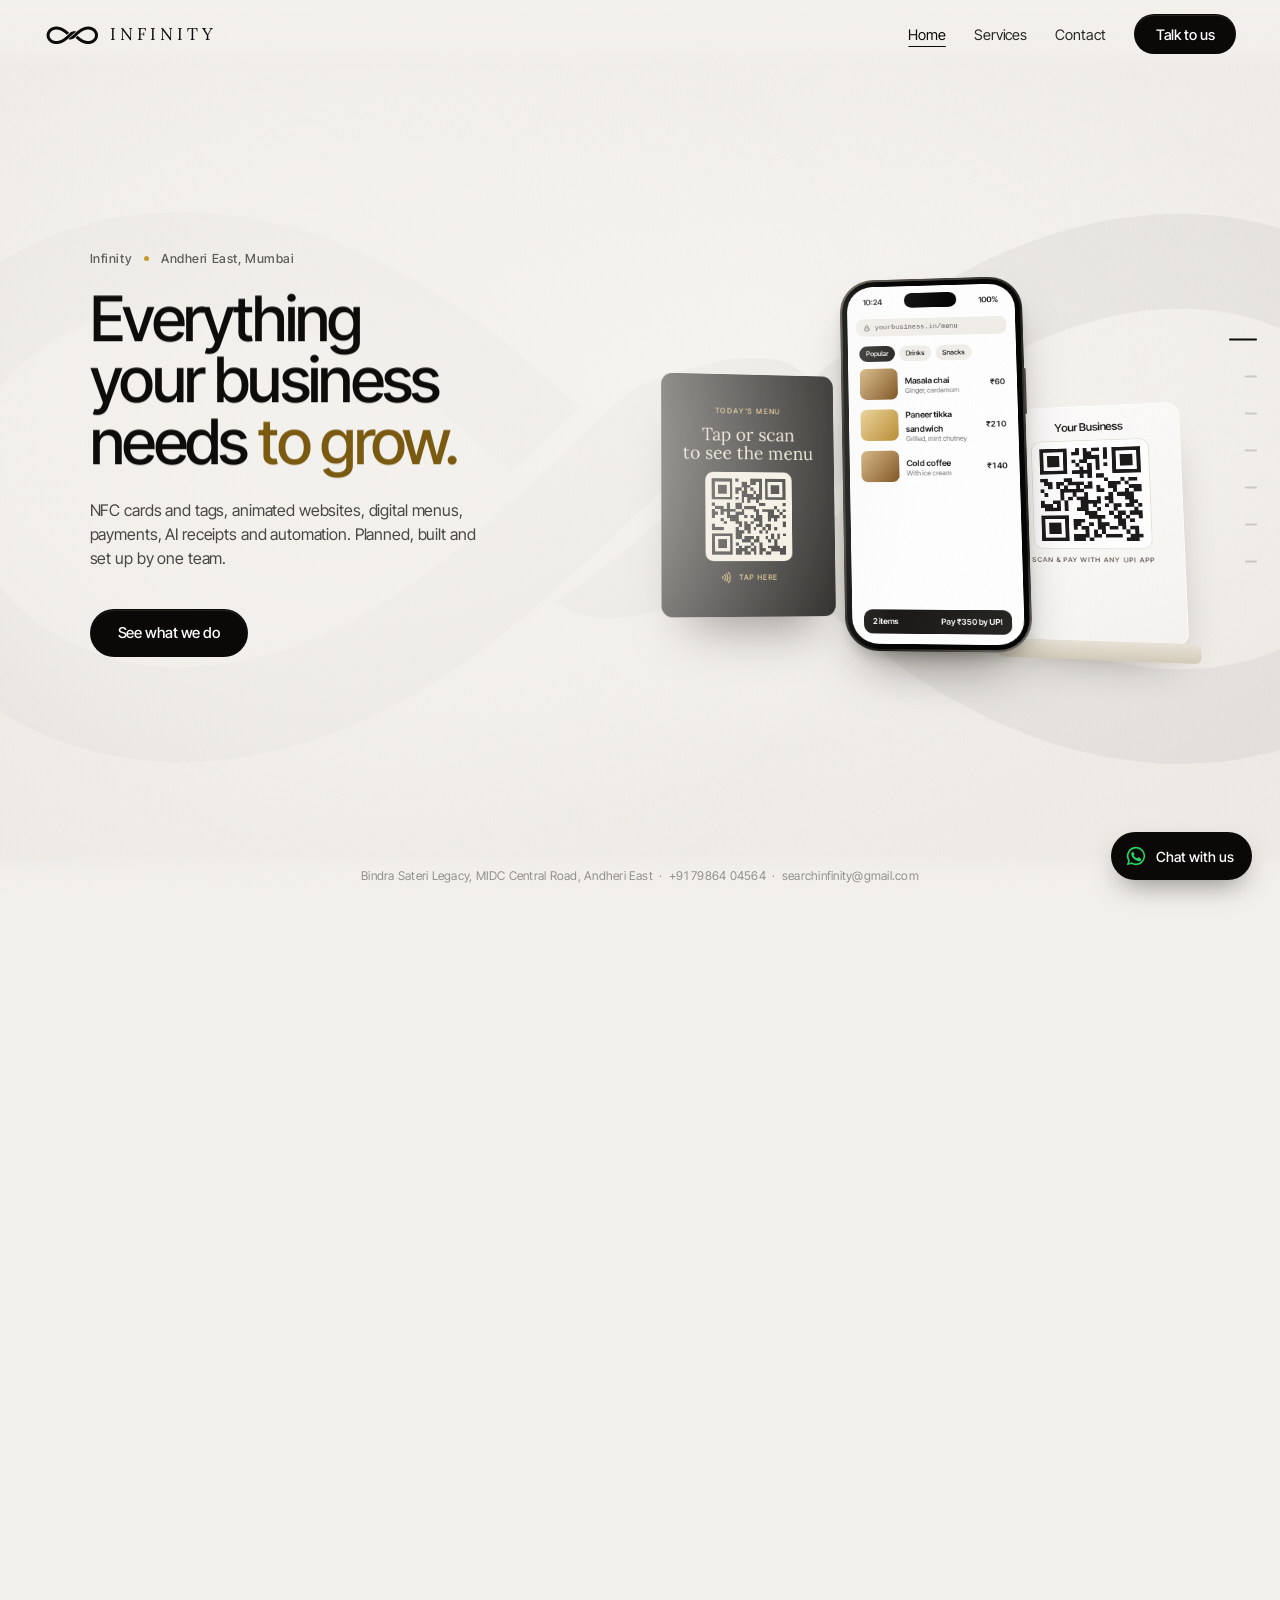
==== commit fd79551d: "Relaunch as a multi-service site Home page plus scroll-animated pages for every service: NFC review " ====
--- a/index.html
+++ b/index.html
@@ -3,9 +3,11 @@
 <head>
 <meta charset="UTF-8">
 <meta name="viewport" content="width=device-width, initial-scale=1, viewport-fit=cover">
+<title>Infinity – Business Growth Studio</title>
+<meta name="description" content="NFC review cards, Instagram and YouTube tags, animated websites, digital menus, UPI QR codes, AI receipts and business automation. Infinity, Andheri East, Mumbai.">
 <meta name="theme-color" content="#f2f0ec">
-<meta property="og:title" content="Infinity – NFC review cards">
-<meta property="og:description" content="Tap once. Get the review. Infinity NFC cards send customers straight to your Google review page. Andheri East, Mumbai.">
+<meta property="og:title" content="Infinity – Business Growth Studio">
+<meta property="og:description" content="NFC review cards, Instagram and YouTube tags, animated websites, digital menus, UPI QR codes, AI receipts and business automation. Infinity, Andheri East, Mumbai.">
 <meta property="og:type" content="website">
 <meta property="og:url" content="https://growwithinfinity.github.io/">
 <meta property="og:image" content="https://growwithinfinity.github.io/og.jpg">
@@ -13,1051 +15,118 @@
 <meta property="og:image:height" content="630">
 <meta name="twitter:card" content="summary_large_image">
 <link rel="canonical" href="https://growwithinfinity.github.io/">
+<link rel="icon" href="data:image/svg+xml,%3Csvg xmlns='http://www.w3.org/2000/svg' viewBox='0 0 64 64'%3E%3Crect width='64' height='64' rx='14' fill='%23f2f0ec'/%3E%3Cpath d='M20 22c-6 0-10 4.5-10 10s4 10 10 10c8 0 16-20 24-20 6 0 10 4.5 10 10s-4 10-10 10c-8 0-16-20-24-20z' fill='none' stroke='%230d0c0b' stroke-width='5'/%3E%3C/svg%3E">
+<link rel="preconnect" href="https://fonts.googleapis.com">
+<link rel="preconnect" href="https://fonts.gstatic.com" crossorigin>
+<link href="https://fonts.googleapis.com/css2?family=Inter+Tight:wght@400;500&family=Lora:wght@400&family=Poppins:wght@400;500&display=swap" rel="stylesheet">
+<link rel="stylesheet" href="assets/site.css">
 <script type="application/ld+json">
-{"@context":"https://schema.org","@type":"LocalBusiness","name":"Infinity","description":"NFC review cards that open your Google review page with one tap.",
- "url":"https://growwithinfinity.github.io/","telephone":["+91-79864-04564","+91-98771-68353","+91-98782-25225","+91-93243-87537"],"email":"searchinfinity@gmail.com",
+{"@context":"https://schema.org","@type":"LocalBusiness","name":"Infinity","description":"NFC review cards, Instagram and YouTube NFC tags, animated websites, digital menus, UPI QR codes, AI receipts and business automation.",
+ "url":"https://growwithinfinity.github.io/","email":"searchinfinity@gmail.com",
+ "telephone":["+91-79864-04564","+91-98771-68353","+91-98782-25225","+91-93243-87537"],
  "address":{"@type":"PostalAddress","streetAddress":"Bindra Sateri Legacy, near Aralia Business Hotel, MIDC Central Road","addressLocality":"Andheri East, Mumbai","addressRegion":"Maharashtra","postalCode":"400093","addressCountry":"IN"},
  "image":"https://growwithinfinity.github.io/og.jpg"}
 </script>
-<link rel="icon" href="data:image/svg+xml,%3Csvg xmlns='http://www.w3.org/2000/svg' viewBox='0 0 64 64'%3E%3Crect width='64' height='64' rx='14' fill='%23f2f0ec'/%3E%3Cpath d='M20 22c-6 0-10 4.5-10 10s4 10 10 10c8 0 16-20 24-20 6 0 10 4.5 10 10s-4 10-10 10c-8 0-16-20-24-20z' fill='none' stroke='%230d0c0b' stroke-width='5'/%3E%3C/svg%3E">
-<title>Infinity NFC Cards</title>
-<meta name="description" content="Infinity NFC review cards. One tap with a phone opens your Google review page. Andheri East, Mumbai.">
-<link rel="preconnect" href="https://fonts.googleapis.com">
-<link rel="preconnect" href="https://fonts.gstatic.com" crossorigin>
-<link href="https://fonts.googleapis.com/css2?family=Inter+Tight:wght@400;500&family=Lora:wght@400&family=Poppins:wght@400;500&display=swap" rel="stylesheet">
-<style>
-:root{
-  color-scheme:light;
-  --fg:#0d0c0b; --fg-soft:rgba(13,12,11,.64); --fg-faint:rgba(13,12,11,.42);
-  --shade:#f2f0ec; --rule:rgba(13,12,11,.16);
-  --ease:cubic-bezier(.22,.61,.36,1);
-  --pill-bg:#0a0908; --pill-fg:#ffffff;
-  --gold:#C9982E;
-  --sans:'Inter Tight','Helvetica Neue',Helvetica,Arial,sans-serif;
-  --serif:'Inter Tight','Helvetica Neue',Helvetica,Arial,sans-serif;
-  --mono:ui-monospace,SFMono-Regular,Menlo,Consolas,monospace;
-}
-html{-webkit-text-size-adjust:100%}
-[hidden]{display:none!important}
-*,*::before,*::after{box-sizing:border-box}
-body{margin:0;background:var(--shade);color:var(--fg);font-family:var(--sans);font-weight:400;
-  -webkit-font-smoothing:antialiased;-moz-osx-font-smoothing:grayscale;overflow-x:hidden}
-h1,p{margin:0}
-
-/* ---------- preloader ---------- */
-.boot{position:fixed;inset:0;z-index:90;display:flex;flex-direction:column;align-items:center;justify-content:center;gap:16px;background:var(--shade);transition:opacity .7s var(--ease),visibility .7s}
-.boot.done{opacity:0;visibility:hidden}
-.boot p{font-size:12.5px;letter-spacing:.05em;color:var(--fg-faint)}
-.bar{width:150px;height:1px;background:var(--rule);overflow:hidden}
-.bar i{display:block;height:100%;width:100%;background:var(--fg);transform:scaleX(0);transform-origin:0 50%}
-
-/* ---------- fixed stage: the "footage" ---------- */
-.stage{position:fixed;inset:0;z-index:0;overflow:hidden;
-  background:radial-gradient(90% 70% at 50% 42%,#fbfaf7 0%,#f2f0ec 55%,#e6e2d9 100%)}
-.bgmark{position:absolute;left:50%;top:50%;width:min(135vw,1700px);height:auto;color:#0d0c0b;opacity:.045;transform:translate(-50%,-50%);will-change:transform}
-.obj{position:absolute;inset:0;perspective:1500px;will-change:opacity,filter}
-.floor{position:absolute;left:0;top:0;width:400px;height:70px;border-radius:50%;
-  background:radial-gradient(closest-side,rgba(30,24,12,.34),rgba(30,24,12,0));filter:blur(6px);will-change:transform,opacity}
-.veil{position:absolute;inset:0;pointer-events:none;background:
-  linear-gradient(to bottom, rgba(242,240,236,.62) 0%, rgba(242,240,236,.12) 22%, rgba(242,240,236,.12) 78%, rgba(242,240,236,.66) 100%),
-  radial-gradient(100% 80% at 50% 48%, rgba(242,240,236,0) 0%, rgba(242,240,236,.34) 100%),
-  rgba(242,240,236,.20)}
-.grain{position:absolute;inset:-50%;opacity:.13;mix-blend-mode:multiply;pointer-events:none;
-  background-image:url("data:image/svg+xml;utf8,<svg xmlns='http://www.w3.org/2000/svg' width='140' height='140'><filter id='n'><feTurbulence type='fractalNoise' baseFrequency='.85' numOctaves='3'/></filter><rect width='140' height='140' filter='url(%23n)' opacity='.5'/></svg>")}
-
-/* card: follows the printed Infinity card, cream stock with gold accents and real edge thickness */
-.card3d,.phone{position:absolute;left:0;top:0;will-change:transform}
-.card3d{width:400px;height:240px;transform-style:preserve-3d;font-family:"Poppins",var(--sans)}
-.face,.edge{position:absolute;inset:0;border-radius:12px}
-.face{backface-visibility:hidden;-webkit-backface-visibility:hidden;overflow:hidden;background:#F8F4E6;color:#1c1b19;
-  box-shadow:inset 0 0 0 1px rgba(60,48,20,.10)}
-.edge{background:#d8ceb2}
-.edge:nth-of-type(1){transform:translateZ(-1.2px)}
-.edge:nth-of-type(2){transform:translateZ(0)}
-.edge:nth-of-type(3){transform:translateZ(1.2px)}
-.front{transform:translateZ(2px)}
-.back{transform:rotateY(180deg) translateZ(2px)}
-.face::after{content:"";position:absolute;inset:-60%;pointer-events:none;
-  background:linear-gradient(115deg,transparent 42%,rgba(255,255,255,.55) 50%,transparent 58%);transform:translateX(var(--sheen,-30%));mix-blend-mode:soft-light}
-/* review side */
-.front .l{position:absolute;left:26px;top:36px;width:210px}
-.front .hi{font-size:7.4px;letter-spacing:.09em;color:#3b382f;display:flex;align-items:center;gap:5px}
-.front .hi svg{width:10px;height:10px}
-.front h3{margin:10px 0 0;font:400 27px/1.08 "Lora",Georgia,serif;letter-spacing:-.005em;color:#1c1b19}
-.front .st{display:flex;gap:4px;margin-top:11px}
-.front .st svg{width:13px;height:13px;fill:#D9A93A}
-.front .tx{margin-top:11px;font-size:8.2px;line-height:1.45;color:#2f2d27}
-.front .tx b{display:block;font-weight:500;margin-top:5px;color:#1c1b19}
-.front .rl{position:absolute;left:26px;top:196px;width:172px;height:1px;background:#D9A93A}
-.front .pw{position:absolute;left:26px;top:207px;display:flex;align-items:center;gap:7px;font-size:7px;letter-spacing:.16em;color:#3b382f}
-.front .pw svg{width:24px;height:auto;color:#1c1b19}
-.front .tap{position:absolute;right:30px;top:34px;display:flex;align-items:center;gap:22px;font-size:8px;font-weight:500;letter-spacing:.16em}
-.front .tap svg{width:20px;height:20px;color:#1c1b19}
-.qrf{position:absolute;width:96px;height:96px}
-.qrf::before,.qrf::after,.qrf i::before,.qrf i::after{content:"";position:absolute;width:18px;height:18px;border:1.6px solid #1c1b19}
-.qrf::before{left:0;top:0;border-right:0;border-bottom:0}
-.qrf::after{right:0;top:0;border-left:0;border-bottom:0}
-.qrf i::before{left:0;bottom:0;border-right:0;border-top:0}
-.qrf i::after{right:0;bottom:0;border-left:0;border-top:0}
-.qrf svg{position:absolute;inset:11px;width:74px;height:74px}
-.front .qrf{right:32px;top:61px}
-.cardcap{position:absolute;font-size:7px;letter-spacing:.2em;color:#3b382f;text-align:center;width:130px}
-.front .cardcap{right:15px;top:170px}
-/* logo side */
-.back .l{position:absolute;left:34px;top:0;bottom:0;width:190px;display:flex;flex-direction:column;align-items:center;justify-content:center}
-.back .inf{width:124px;height:auto;color:#1c1b19}
-.back .w{margin-top:8px;font:400 23px/1 "Lora",Georgia,serif;letter-spacing:.2em;padding-left:.2em}
-.back .t{margin-top:9px;font-size:6.3px;letter-spacing:.14em;color:#3b382f;white-space:nowrap}
-.back .g{margin-top:12px;width:150px;height:1px;background:#D9A93A}
-.back .ph{margin-top:10px;font-size:10px;font-weight:500;letter-spacing:.12em}
-.back .qrf{right:38px;top:56px}
-.back .cardcap{right:21px;top:166px}
-.ripples{position:absolute;left:80%;top:46%;width:0;height:0;transform:translateZ(3px)}
-.ripples i{position:absolute;left:-60px;top:-60px;width:120px;height:120px;border-radius:50%;border:1.5px solid #C9982E;opacity:0}
-.card3d.pulse .ripples i{animation:ring 1.5s cubic-bezier(.2,.6,.3,1) infinite}
-.card3d.pulse .ripples i:nth-child(2){animation-delay:.5s}
-.card3d.pulse .ripples i:nth-child(3){animation-delay:1s}
-@keyframes ring{0%{transform:scale(.2);opacity:.95}100%{transform:scale(2.8);opacity:0}}
-.card3d.pulse .front{box-shadow:inset 0 0 0 1.5px #D9A93A,0 0 50px rgba(217,169,58,.45)}
-
-/* phone: titanium frame, glass */
-.phone{width:250px;height:520px;border-radius:46px;padding:3px;
-  background:linear-gradient(145deg,#6b665c 0%,#23211d 30%,#3a3731 55%,#1b1a17 80%,#77716a 100%);
-  box-shadow:0 40px 70px -30px rgba(20,14,4,.55),0 12px 24px -12px rgba(20,14,4,.35);opacity:0}
-.phone::after{content:"";position:absolute;right:-2px;top:130px;width:3px;height:64px;border-radius:2px;background:#4a463f}
-.bezel{height:100%;border-radius:43px;background:#050505;padding:7px;position:relative}
-.bezel::before{content:"";position:absolute;top:17px;left:50%;width:72px;height:21px;margin-left:-36px;border-radius:12px;background:#000;z-index:6}
-.glare{position:absolute;inset:7px;border-radius:36px;pointer-events:none;z-index:7;
-  background:linear-gradient(125deg,rgba(255,255,255,.16) 0%,rgba(255,255,255,0) 32%,rgba(255,255,255,0) 70%,rgba(255,255,255,.06) 100%)}
-.screen{position:relative;height:100%;border-radius:35px;overflow:hidden;background:#fff;color:#1b1b1b;font-family:var(--sans)}
-.scr{position:absolute;inset:0;opacity:0;transition:opacity .35s ease, transform .35s ease;transform:scale(.98);display:flex;flex-direction:column}
-.scr.on{opacity:1;transform:none}
-.sb{display:flex;justify-content:space-between;padding:17px 22px 0;font:600 11px/1 var(--sans)}
-.url{margin:18px 12px 0;padding:7px 10px;border-radius:10px;background:#f1efe9;font:500 9.5px/1.2 var(--mono);color:#555;display:flex;gap:6px;align-items:center;white-space:nowrap;overflow:hidden}
-.url svg{width:10px;height:10px;flex:none}
-.body{padding:14px 16px;display:flex;flex-direction:column;gap:10px;flex:1}
-/* lock screen */
-.lock{background:linear-gradient(170deg,#2b2418 0%,#6b4e1f 55%,#d9aa45 100%);color:#fff;align-items:center;text-align:center}
-.lock .time{font:300 58px/1 var(--sans);margin-top:44px;letter-spacing:-.02em}
-.lock .date{font:500 12px/1 var(--sans);opacity:.85;margin-top:6px}
-.lock .hint{margin-top:auto;margin-bottom:34px;display:grid;justify-items:center;gap:8px;font:500 11px/1.3 var(--sans);opacity:.92}
-.lock .hint svg{width:30px;height:30px}
-.banner{position:absolute;left:8px;right:8px;top:48px;background:rgba(250,248,242,.96);color:#1b1b1b;border-radius:18px;padding:10px 12px;display:flex;gap:10px;align-items:center;box-shadow:0 10px 30px rgba(0,0,0,.25);transform:translateY(-140%);transition:transform .45s cubic-bezier(.2,.8,.2,1);text-align:left}
-.banner.on{transform:none}
-.banner .ic{width:30px;height:30px;border-radius:8px;background:#1C1B19;color:#D9AA45;display:grid;place-items:center;flex:none}
-.banner .ic svg{width:18px;height:18px}
-.banner b{display:block;font:600 11px/1.3 var(--sans)}
-.banner span{font:400 10px/1.3 var(--sans);color:#555}
-/* review */
-.biz{display:flex;gap:10px;align-items:center}
-.av{width:38px;height:38px;border-radius:50%;background:#1C1B19;color:#D9AA45;display:grid;place-items:center;font:500 14px/1 var(--serif);flex:none}
-.biz b{display:block;font:600 13px/1.2 var(--sans)}
-.biz span{font:400 10px/1.2 var(--sans);color:#666}
-.rate{font:500 12px/1.3 var(--sans);margin-top:4px}
-.stars{display:flex;gap:6px}
-.stars svg{width:28px;height:28px;fill:#ddd9cf;transition:fill .2s, transform .2s}
-.stars svg.lit{fill:#E8A91B;transform:scale(1.08)}
-.box{border:1px solid #ddd;border-radius:10px;padding:10px;font:400 11px/1.45 var(--sans);color:#333;min-height:72px}
-.box .caret{display:inline-block;width:1px;height:12px;background:#333;vertical-align:-2px}
-.post{margin-top:auto;align-self:flex-end;background:#1a73e8;color:#fff;font:600 11px/1 var(--sans);padding:10px 18px;border-radius:99px;transition:background .3s}
-.post.done{background:#1e8e3e}
-/* instagram */
-.ig .top{display:flex;gap:16px;align-items:center}
-.ig .ring{width:58px;height:58px;border-radius:50%;padding:2.5px;background:conic-gradient(#f9ce34,#ee2a7b,#6228d7,#f9ce34);flex:none}
-.ig .ring div{width:100%;height:100%;border-radius:50%;border:2.5px solid #fff;background:#1C1B19;color:#D9AA45;display:grid;place-items:center;font:500 16px/1 var(--serif)}
-.ig .nums{display:flex;gap:12px;font:400 9px/1.3 var(--sans);text-align:center;color:#555}
-.ig .nums b{display:block;font:600 12px/1.2 var(--sans);color:#111}
-.ig .follow{background:#0095f6;color:#fff;text-align:center;border-radius:8px;padding:8px;font:600 11px/1 var(--sans)}
-.ig .grid{display:grid;grid-template-columns:repeat(3,1fr);gap:2px;margin:0 -16px}
-.ig .grid i{aspect-ratio:1;background:linear-gradient(135deg,#e9d8b4,#c9982e)}
-.ig .grid i:nth-child(2n){background:linear-gradient(135deg,#2a261f,#6b4e1f)}
-.ig .grid i:nth-child(3n){background:linear-gradient(135deg,#f3e6c7,#e0c78a)}
-/* whatsapp */
-.wa{background:#efe7dd}
-.wa .head{background:#075e54;color:#fff;padding:48px 14px 10px;display:flex;gap:10px;align-items:center}
-.wa .head .av{width:30px;height:30px;font-size:12px}
-.wa .head b{font:600 12px/1.2 var(--sans)}
-.wa .head span{display:block;font:400 9px/1.2 var(--sans);opacity:.8}
-.wa .chat{flex:1;padding:14px 10px;display:flex;flex-direction:column;justify-content:flex-end;gap:6px}
-.wa .msg{max-width:82%;padding:7px 9px;border-radius:9px;font:400 10.5px/1.4 var(--sans);background:#fff;align-self:flex-start}
-.wa .msg.me{background:#dcf8c6;align-self:flex-end}
-.wa .type{margin:0 8px 14px;background:#fff;border-radius:99px;padding:9px 12px;font:400 10px/1 var(--sans);color:#888;display:flex;justify-content:space-between}
-.wa .type b{color:#075e54}
-/* menu */
-.menu h4{margin:0;font:500 20px/1.2 var(--serif)}
-.menu .sub{font:400 10px/1.2 var(--sans);color:#777;letter-spacing:.14em;text-transform:uppercase}
-.menu ul{list-style:none;margin:0;padding:0;display:grid;gap:9px}
-.menu li{display:flex;justify-content:space-between;gap:8px;font:400 11.5px/1.3 var(--sans);border-bottom:1px dashed #ddd;padding-bottom:8px}
-.menu li b{font-weight:600;font-variant-numeric:tabular-nums}
-/* upi */
-.upi{align-items:center;text-align:center}
-.upi .amt{font:300 40px/1 var(--sans);font-variant-numeric:tabular-nums;margin-top:6px}
-.upi .to{font:400 11px/1.4 var(--sans);color:#555}
-.upi .qr{width:120px;height:120px;border-radius:12px;background:#fff;padding:10px;box-shadow:0 0 0 1px #ddd;margin:8px auto}
-.upi .qr svg{width:100%;height:100%;display:block}
-.upi .pay{margin-top:auto;width:100%;background:#1C1B19;color:#F9F5EA;border-radius:12px;padding:12px;font:600 12px/1 var(--sans)}
-
-
-
-/* ---------- scroll meter, chrome, footer ---------- */
-.meter{position:fixed;top:0;left:0;z-index:50;height:2px;width:100%;transform:scaleX(0);transform-origin:0 50%;background:var(--fg);opacity:.55}
-.chrome{position:fixed;left:0;right:0;top:0;z-index:40;display:flex;align-items:center;justify-content:space-between;gap:12px;
-  padding:max(14px, calc(env(safe-area-inset-top, 0px) + 12px)) clamp(16px, 3.4vw, 44px) 14px;
-  background:linear-gradient(to bottom, rgba(242,240,236,.94) 0%, rgba(242,240,236,.78) 72%, rgba(242,240,236,0) 100%)}
-.mark-word{font:400 17px/1 "Lora",Georgia,serif;letter-spacing:.24em}
-.mark{display:flex;align-items:center;gap:12px;font-size:15px;letter-spacing:-.012em;color:var(--fg);min-width:0;flex-shrink:1;text-decoration:none}
-.mark-star{width:58px;height:auto;flex:none}
-@media (prefers-reduced-motion:no-preference){
-  .mark-star use{fill-opacity:0;stroke:currentColor;stroke-width:4;stroke-dasharray:760;stroke-dashoffset:760}
-  .mark-word{opacity:0;transform:translateX(-6px);transition:opacity .9s var(--ease) .7s,transform .9s var(--ease) .7s}
-  .ready .mark-star use{animation:inkdraw 1.7s var(--ease) .05s forwards}
-  .ready .mark-word{opacity:1;transform:none}
-  @keyframes inkdraw{65%{fill-opacity:0;stroke-width:4}to{stroke-dashoffset:0;fill-opacity:1;stroke-width:0}}
-}
-/* headline lines rise out of a mask as their panel arrives */
-.ln{display:block;overflow:hidden;padding-bottom:.1em;margin-bottom:-.1em}
-.ln>span{display:inline-block;will-change:transform}
-.hint{margin-top:14px;font-size:12.5px;letter-spacing:.02em;color:var(--fg-faint);display:flex;align-items:center;gap:8px;justify-content:center}
-.hint svg{width:14px;height:14px}
-/* chapter rail */
-.chap{position:fixed;right:clamp(14px,1.8vw,26px);top:50%;transform:translateY(-50%);z-index:41;display:grid;gap:10px;justify-items:end}
-.chap a{display:flex;align-items:center;gap:10px;text-decoration:none;color:var(--fg);padding:3px 0;min-height:18px}
-.chap span{font-size:12px;letter-spacing:.02em;opacity:0;transform:translateX(6px);transition:opacity .35s var(--ease),transform .35s var(--ease);
-  background:rgba(242,240,236,.9);padding:3px 8px;border-radius:99px}
-.chap i{display:block;width:12px;height:2px;border-radius:2px;background:var(--rule);transition:width .45s var(--ease),background .45s var(--ease)}
-.chap a.on i{width:28px;background:var(--fg)}
-.chap a:hover span,.chap a:focus-visible span{opacity:1;transform:none}
-.chap a:focus-visible{outline:2px solid var(--fg);outline-offset:3px;border-radius:4px}
-@media (max-width:899px){.chap{display:none}}
-/* gold light at the moment of the tap */
-.flash{position:absolute;left:0;top:0;width:900px;height:900px;margin:-450px 0 0 -450px;border-radius:50%;pointer-events:none;opacity:0;
-  background:radial-gradient(closest-side,rgba(232,190,90,.55),rgba(232,190,90,.18) 45%,rgba(232,190,90,0));mix-blend-mode:multiply;will-change:transform,opacity}
-.nav{display:flex;align-items:center;gap:clamp(14px, 2.4vw, 32px);flex-shrink:0}
-.nav a:not(.pill){color:var(--fg);text-decoration:none;font-size:14.5px;letter-spacing:-.008em;opacity:.88;transition:opacity .3s var(--ease)}
-.nav a:not(.pill):hover{opacity:1}
-.pill{display:inline-flex;align-items:center;justify-content:center;height:40px;padding:0 21px;border-radius:999px;
-  background:var(--pill-bg);color:var(--pill-fg);font-size:14.5px;font-weight:500;letter-spacing:-.008em;text-decoration:none;white-space:nowrap;opacity:1;
-  border:1px solid rgba(10,9,8,.12);box-shadow:0 1px 0 rgba(255,255,255,.10) inset;-webkit-text-fill-color:var(--pill-fg);
-  transition:transform .4s var(--ease),background .3s var(--ease),color .3s var(--ease)}
-.nav .pill{color:#fff;-webkit-text-fill-color:#fff}
-.pill:hover,.pill:focus-visible{transform:translateY(-2px);background:#000;color:#fff;-webkit-text-fill-color:#fff}
-.pill:focus-visible{outline:2px solid var(--fg);outline-offset:2px}
-.ghost{display:inline-flex;align-items:center;justify-content:center;height:48px;padding:0 24px;border-radius:999px;
-  color:var(--fg);text-decoration:none;font-size:15px;letter-spacing:-.008em;border:1px solid var(--rule);background:rgba(242,240,236,.5);
-  transition:border-color .3s var(--ease),transform .4s var(--ease);font-variant-numeric:tabular-nums}
-.ghost:hover,.ghost:focus-visible{border-color:var(--fg);transform:translateY(-2px)}
-.ghost:focus-visible{outline:2px solid var(--fg);outline-offset:2px}
-.foot{position:fixed;bottom:0;left:0;right:0;z-index:40;display:flex;justify-content:center;
-  padding:14px clamp(16px, 4vw, 24px) max(16px, calc(env(safe-area-inset-bottom, 0px) + 12px));
-  font-size:12px;line-height:1.45;letter-spacing:.02em;color:var(--fg-faint);text-align:center;pointer-events:none;
-  background:linear-gradient(to top, rgba(242,240,236,.92) 0%, rgba(242,240,236,.72) 72%, rgba(242,240,236,0) 100%)}
-
-/* ---------- panels ---------- */
-.panels{position:fixed;inset:0;z-index:20;pointer-events:none}
-.panel::before{content:"";position:absolute;inset:0;z-index:-1;pointer-events:none;
-  background:radial-gradient(56% 46% at 50% 50%, rgba(242,240,236,.92) 0%, rgba(242,240,236,.72) 45%, rgba(242,240,236,0) 100%)}
-.panel.top::before{background:radial-gradient(60% 44% at 50% 30%, rgba(242,240,236,.94) 0%, rgba(242,240,236,.7) 50%, rgba(242,240,236,0) 100%)}
-.panel.split::before{background:radial-gradient(48% 60% at 24% 50%, rgba(242,240,236,.94) 0%, rgba(242,240,236,.6) 55%, rgba(242,240,236,0) 100%)}
-.panel{isolation:isolate;position:absolute;inset:0;display:flex;flex-direction:column;align-items:center;justify-content:center;text-align:center;
-  padding:max(104px, calc(env(safe-area-inset-top, 0px) + 88px)) clamp(20px, 5vw, 60px) max(96px, calc(env(safe-area-inset-bottom, 0px) + 80px));
-  opacity:0;will-change:opacity,transform}
-.panel.top{justify-content:flex-start;padding-top:max(15vh, calc(env(safe-area-inset-top, 0px) + 96px))}
-.eyebrow{font-weight:500;display:flex;align-items:center;justify-content:center;flex-wrap:wrap;gap:6px 12px;font-size:12.5px;letter-spacing:.045em;
-  color:var(--fg-soft);margin-bottom:clamp(16px,2vw,22px);max-width:min(46ch, 100%);text-align:center}
-.eyebrow .dot{width:5px;height:5px;border-radius:50%;background:var(--gold)}
-h1{font-weight:500;font-size:clamp(34px, 7.1vw, 104px);line-height:.98;letter-spacing:-.042em;color:var(--fg);max-width:15ch;text-wrap:balance}
-.panel.top h1{font-size:clamp(34px, 6.2vw, 92px)}
-h1 em{font-style:normal;color:#7A5A10}
-.sub{margin-top:clamp(18px,2.2vw,28px);font-size:clamp(15px,1.28vw,19px);line-height:1.5;letter-spacing:-.008em;color:rgba(13,12,11,.74);max-width:min(46ch, 100%);text-wrap:pretty}
-.cta{margin-top:clamp(28px,3.4vw,44px);pointer-events:auto;width:100%;display:flex;justify-content:center;flex-wrap:wrap;gap:10px}
-.cta .pill{height:48px;padding:0 27px;font-size:15px;max-width:min(100%, 320px)}
-.chips{margin-top:clamp(20px,2.6vw,32px);display:flex;flex-wrap:wrap;justify-content:center;gap:8px;max-width:min(52ch,100%)}
-.chips span{font-size:13px;letter-spacing:-.005em;padding:8px 14px;border-radius:999px;border:1px solid var(--rule);background:rgba(242,240,236,.6);transition:background .4s var(--ease),color .4s var(--ease),border-color .4s var(--ease)}
-.chips span.on{background:var(--fg);color:#fff;border-color:var(--fg)}
-
-.track{position:relative;z-index:1;height:1500vh;min-height:8600px}
-
-/* comparison */
-.versus{margin-top:clamp(22px,3vw,40px);display:grid;grid-template-columns:1fr 1fr;gap:12px;width:min(640px,100%);text-align:left}
-.versus .col{border:1px solid var(--rule);border-radius:18px;padding:18px 20px;background:rgba(248,246,241,.72)}
-.versus .col.new{background:var(--fg);color:#fff;border-color:var(--fg)}
-.vh{font-size:12px;letter-spacing:.06em;text-transform:uppercase;color:var(--fg-soft);margin-bottom:12px}
-.new .vh{color:rgba(255,255,255,.6)}
-.versus ol{margin:0;padding-left:1.3em;display:grid;gap:6px;font-size:15px;letter-spacing:-.01em}
-.old ol{color:var(--fg-soft)}
-.new ol{font-size:24px;letter-spacing:-.02em}
-.new .done{margin-top:12px;font-size:14px;color:#E4C77E}
-/* industries */
-.chips.static span{background:rgba(248,246,241,.8)}
-/* try-it */
-.try{margin-top:clamp(22px,2.8vw,34px);display:grid;gap:10px;width:min(380px,100%);pointer-events:auto;text-align:left}
-.try label{font-size:12px;letter-spacing:.06em;text-transform:uppercase;color:var(--fg-soft)}
-.try input{height:52px;border-radius:999px;border:1px solid var(--rule);background:rgba(255,255,255,.8);padding:0 22px;
-  font:400 16px/1 var(--sans);color:var(--fg);outline:none;transition:border-color .3s var(--ease)}
-.try input:focus{border-color:var(--fg)}
-.try .lbl{font-size:12px;letter-spacing:.06em;text-transform:uppercase;color:var(--fg-soft)}
-.fake{height:52px;border-radius:999px;border:1px solid var(--rule);background:rgba(255,255,255,.85);padding:0 18px 0 22px;cursor:text;
-  display:flex;align-items:center;justify-content:space-between;gap:10px;font:400 16px/1 var(--sans);color:var(--fg-faint);text-align:left;width:100%}
-.fake.has{color:var(--fg)}
-.fake svg{width:18px;height:18px;flex:none;color:var(--fg-soft)}
-.fake:focus-visible{outline:2px solid var(--fg);outline-offset:2px}
-/* typing sheet: sits above the scroll scene so the keyboard and scrolling cannot move it */
-.sheet{position:fixed;inset:0;z-index:95;display:flex;justify-content:center;align-items:flex-start;
-  padding:max(72px, calc(env(safe-area-inset-top, 0px) + 56px)) 16px 24px;background:rgba(242,240,236,.86);
-  backdrop-filter:blur(10px);-webkit-backdrop-filter:blur(10px);overflow-y:auto}
-.sheet-card{width:min(440px,100%);background:#fbfaf7;border:1px solid var(--rule);border-radius:24px;padding:24px;display:grid;gap:10px;
-  box-shadow:0 30px 60px -30px rgba(20,14,4,.35)}
-.sheet-title{font-size:22px;font-weight:500;letter-spacing:-.02em;margin-bottom:6px}
-.sheet-card label,.mini-cap{font-size:12px;letter-spacing:.06em;text-transform:uppercase;color:var(--fg-soft)}
-.sheet-card input{height:54px;border-radius:14px;border:1px solid var(--fg);background:#fff;padding:0 18px;font:400 17px/1 var(--sans);color:var(--fg);outline:none;width:100%}
-.mini-cap{margin-top:10px}
-.mini{display:flex;gap:12px;align-items:center;border:1px solid var(--rule);border-radius:16px;padding:14px;background:#fff}
-.mini .av{width:42px;height:42px;font-size:16px}
-.mini-t{display:grid;gap:3px;min-width:0}
-.mini-t b{font-size:15px;font-weight:500;overflow:hidden;text-overflow:ellipsis;white-space:nowrap}
-.mini-t span{font-size:12px;color:var(--fg-soft)}
-.mini-t i{display:flex;gap:3px}
-.mini-t i svg{width:16px;height:16px;fill:#E8A91B}
-.sheet-row{display:flex;gap:10px;margin-top:10px;flex-wrap:wrap}
-.sheet-row .ghost{height:48px;cursor:pointer;font-family:var(--sans)}
-.sheet-row .pill{height:48px;flex:1}
-.try .pill{height:48px;font-size:15px}
-.panel.split{align-items:flex-start;text-align:left;padding-left:clamp(24px,7vw,120px);padding-right:52%}
-.panel.split .eyebrow{justify-content:flex-start}
-.panel.split h1{font-size:clamp(34px,5.2vw,78px)}
-/* estimate */
-.calc{margin-top:clamp(20px,2.6vw,34px);width:min(520px,100%);display:grid;gap:14px;text-align:left;pointer-events:auto;
-  background:rgba(251,250,247,.86);border:1px solid var(--rule);border-radius:22px;padding:20px 22px}
-.calc .row{display:grid;grid-template-columns:1fr auto;gap:6px 12px;align-items:baseline}
-.calc label{font-size:14px;color:var(--fg-soft)}
-.calc output{font-size:15px;font-weight:500;font-variant-numeric:tabular-nums}
-.calc input[type=range]{grid-column:1/-1;width:100%;accent-color:#0d0c0b;height:28px;margin:0;cursor:pointer}
-.calc .res{display:flex;align-items:baseline;gap:10px;border-top:1px solid var(--rule);padding-top:14px}
-.calc .res b{font-size:clamp(40px,5vw,60px);font-weight:500;letter-spacing:-.03em;line-height:1;font-variant-numeric:tabular-nums}
-.calc .res span{font-size:15px;color:var(--fg-soft)}
-.calc .note{font-size:12.5px;color:var(--fg-faint)}
-/* questions */
-.faq{margin:clamp(20px,2.6vw,34px) 0 0;display:grid;grid-template-columns:1fr 1fr;gap:10px;width:min(760px,100%);text-align:left}
-.faq div{background:rgba(251,250,247,.86);border:1px solid var(--rule);border-radius:18px;padding:16px 18px}
-.faq dt{font-size:15.5px;font-weight:500;letter-spacing:-.01em;margin-bottom:4px}
-.faq dd{margin:0;font-size:14px;line-height:1.45;color:var(--fg-soft)}
-/* contact numbers */
-.calls{flex-basis:100%;display:flex;flex-wrap:wrap;justify-content:center;align-items:center;gap:8px}
-.calls-l{flex-basis:100%;font-size:12px;letter-spacing:.06em;text-transform:uppercase;color:var(--fg-soft);margin-top:4px}
-.calls .ghost{height:40px;padding:0 16px;font-size:14px}
-/* floating chat */
-.wa-fab{position:fixed;z-index:45;right:clamp(14px,2.4vw,28px);bottom:max(20px, calc(env(safe-area-inset-bottom, 0px) + 16px));
-  display:inline-flex;align-items:center;gap:9px;height:48px;padding:0 18px 0 14px;border-radius:999px;background:#0a0908;color:#fff;
-  -webkit-text-fill-color:#fff;text-decoration:none;font-size:14px;font-weight:500;box-shadow:0 12px 28px -10px rgba(10,9,8,.5);
-  transition:transform .4s var(--ease)}
-.wa-fab svg{width:22px;height:22px;color:#25D366}
-.wa-fab:hover,.wa-fab:focus-visible{transform:translateY(-2px)}
-.wa-fab:focus-visible{outline:2px solid var(--fg);outline-offset:2px}
-
-/* ---------- responsive ---------- */
-@media (max-width:900px){
-  .veil{background:
-    linear-gradient(to bottom, rgba(242,240,236,.72) 0%, rgba(242,240,236,.18) 24%, rgba(242,240,236,.18) 76%, rgba(242,240,236,.74) 100%),
-    radial-gradient(100% 80% at 50% 48%, rgba(242,240,236,0) 0%, rgba(242,240,236,.40) 100%),
-    rgba(242,240,236,.24)}
-}
-@media (max-width:720px){
-  .nav a:not(.pill){display:none}
-  .mark{font-size:14px}
-  .nav .pill{height:38px;padding:0 16px;font-size:13.5px}
-  h1,.panel.top h1{max-width:12ch;font-size:clamp(30px, 9.8vw, 52px)}
-  .sub{font-size:15px;max-width:34ch}
-  .panel{padding:max(92px, calc(env(safe-area-inset-top, 0px) + 76px)) 18px max(88px, calc(env(safe-area-inset-bottom, 0px) + 72px))}
-  .panel.top{padding-top:max(92px, calc(env(safe-area-inset-top, 0px) + 76px))}
-  .foot{font-size:11px;max-width:none;justify-content:flex-start;text-align:left;padding-right:84px}
-  .wa-fab{padding:0;width:52px;height:52px;justify-content:center}
-  .wa-fab span{display:none}
-  .versus{gap:8px}
-  .versus .col{padding:14px}
-  .versus ol{font-size:13px;gap:4px}
-  .new ol{font-size:19px}
-  .new .done{font-size:12.5px}
-  .panel.split{align-items:center;text-align:center;justify-content:flex-start;padding:max(92px, calc(env(safe-area-inset-top, 0px) + 76px)) 18px 88px}
-  .panel.split .eyebrow{justify-content:center}
-  .panel.split h1{font-size:clamp(30px, 9.8vw, 52px)}
-  .panel.split .sub{display:none}
-  .try{margin-top:16px}
-  .faq{grid-template-columns:1fr;gap:8px}
-  .faq div{padding:11px 14px}
-  .faq dt{font-size:14.5px}
-  .faq dd{font-size:13px}
-  .calc{padding:14px 16px;gap:10px}
-  .chips span{font-size:12px;padding:7px 11px}
-}
-@media (max-width:420px){
-  #contact .cta .ghost{width:calc(50% - 5px);max-width:none;font-size:13px;padding:0 10px;height:40px}
-  #contact .sub{display:none}
-  #contact .cta{gap:8px}
-  .mark-star{width:44px}
-  .mark-word{font-size:14px;letter-spacing:.18em}
-  .nav .pill{height:36px;padding:0 14px;font-size:13px}
-  h1,.panel.top h1{max-width:11ch;font-size:clamp(28px, 10.5vw, 40px)}
-  .eyebrow{font-size:11px;letter-spacing:.04em;max-width:28ch}
-  .cta .pill,.cta .ghost{width:100%;max-width:280px;height:44px;padding:0 20px;font-size:14px}
-}
-@media (max-height:520px) and (orientation:landscape){
-  .panel,.panel.top{padding:max(72px, calc(env(safe-area-inset-top, 0px) + 56px)) 24px max(64px, calc(env(safe-area-inset-bottom, 0px) + 48px))}
-  h1,.panel.top h1{font-size:clamp(28px, 8vh, 44px)}
-  .sub{margin-top:12px;font-size:14px}
-  .cta{margin-top:16px}
-}
-
-/* tablets and small laptops: the preview panel stacks like on phones */
-@media (max-width:899px){
-  .panel.split{align-items:center;text-align:center;justify-content:flex-start;padding:max(96px, calc(env(safe-area-inset-top, 0px) + 80px)) clamp(18px,5vw,48px) 88px}
-  .panel.split .eyebrow{justify-content:center}
-  .panel.split h1{font-size:clamp(30px,6.4vw,52px)}
-  .panel.split::before{background:radial-gradient(60% 44% at 50% 30%, rgba(242,240,236,.94) 0%, rgba(242,240,236,.7) 50%, rgba(242,240,236,0) 100%)}
-}
-@media (max-width:560px){ .foot .f-x{display:none} }
-@media (max-width:370px){ .mark-word{display:none} }
-/* phones held sideways */
-@media (max-height:520px) and (orientation:landscape){
-  .panel:not(.top) .sub,.hint,.foot{display:none}
-  .wa-fab{padding:0;width:44px;height:44px;justify-content:center}
-  .wa-fab span{display:none}
-  .chips{margin-top:10px;gap:6px}
-  .chips span{padding:5px 10px;font-size:12px}
-  .versus{margin-top:12px}
-  .versus .col{padding:10px 14px}
-  .versus ol{font-size:12px;gap:2px}
-  .new ol{font-size:17px}
-  .eyebrow{margin-bottom:8px}
-  .try{margin-top:10px;gap:6px}
-  .fake,.try .pill{height:42px}
-  .faq{grid-template-columns:1fr 1fr;gap:6px}
-  .faq div{padding:8px 12px}
-  .faq dd{display:none}
-  .calc{margin-top:10px;padding:10px 14px;gap:6px}
-  .calc .note{display:none}
-  .cta .pill,.cta .ghost{height:40px}
-  .panel.split{padding-top:max(64px, calc(env(safe-area-inset-top, 0px) + 52px))}
-}
-</style>
 </head>
 <body>
-<svg width="0" height="0" style="position:absolute" aria-hidden="true">
-  <symbol id="inf" viewBox="-6 -6 252 93.5"><path fill="currentColor" d="M94.9 38.6 L94.1 37.9 L93.3 37.2 L92.5 36.5 L91.8 35.8 L91.0 35.1 L90.2 34.4 L89.4 33.7 L88.6 33.0 L87.8 32.4 L87.0 31.7 L86.1 31.0 L85.3 30.4 L84.5 29.7 L83.7 29.1 L82.8 28.4 L82.0 27.8 L81.1 27.2 L80.2 26.5 L79.4 25.9 L78.5 25.3 L77.6 24.8 L76.7 24.2 L75.8 23.6 L74.9 23.0 L74.0 22.5 L73.1 21.9 L72.1 21.4 L71.2 20.9 L70.2 20.4 L69.2 19.9 L68.3 19.4 L67.3 19.0 L66.3 18.6 L65.3 18.1 L64.2 17.7 L63.2 17.3 L62.2 16.9 L61.1 16.6 L60.1 16.3 L59.0 15.9 L57.9 15.7 L56.8 15.4 L55.7 15.1 L54.6 14.9 L53.5 14.7 L52.4 14.5 L51.2 14.4 L50.1 14.3 L49.0 14.2 L47.8 14.1 L46.6 14.1 L45.5 14.1 L44.3 14.1 L43.2 14.2 L42.0 14.2 L40.8 14.4 L39.7 14.5 L38.5 14.7 L37.4 15.0 L36.2 15.2 L35.1 15.6 L33.9 15.9 L32.8 16.3 L31.7 16.7 L30.6 17.2 L29.6 17.7 L28.5 18.2 L27.5 18.8 L26.5 19.4 L25.5 20.1 L24.5 20.8 L23.6 21.5 L22.7 22.3 L21.8 23.1 L21.0 23.9 L20.2 24.8 L19.5 25.7 L18.8 26.6 L18.1 27.5 L17.5 28.5 L16.9 29.5 L16.4 30.6 L15.9 31.6 L15.5 32.7 L15.1 33.8 L14.8 34.9 L14.6 36.0 L14.3 37.1 L14.2 38.2 L14.1 39.3 L14.1 40.5 L14.1 41.6 L14.2 42.8 L14.3 43.9 L14.4 45.0 L14.7 46.1 L15.0 47.2 L15.3 48.3 L15.7 49.4 L16.2 50.5 L16.6 51.5 L17.2 52.5 L17.8 53.5 L18.4 54.5 L19.1 55.4 L19.8 56.3 L20.6 57.2 L21.4 58.0 L22.3 58.9 L23.1 59.6 L24.1 60.4 L25.0 61.1 L26.0 61.8 L27.0 62.4 L28.0 63.0 L29.0 63.6 L30.1 64.1 L31.2 64.6 L32.3 65.0 L33.4 65.4 L34.5 65.8 L35.6 66.1 L36.8 66.4 L37.9 66.7 L39.1 66.9 L40.3 67.1 L41.4 67.2 L42.6 67.3 L43.8 67.4 L44.9 67.5 L46.1 67.5 L47.2 67.5 L48.4 67.4 L49.5 67.3 L50.7 67.2 L51.8 67.1 L52.9 66.9 L54.1 66.7 L55.2 66.5 L56.3 66.3 L57.4 66.0 L58.5 65.7 L59.5 65.4 L60.6 65.1 L61.6 64.8 L62.7 64.4 L63.7 64.0 L64.8 63.6 L65.8 63.2 L66.8 62.8 L67.8 62.3 L68.8 61.8 L69.7 61.4 L70.7 60.9 L71.7 60.4 L72.6 59.8 L73.5 59.3 L74.5 58.8 L75.4 58.2 L76.3 57.6 L77.2 57.1 L78.1 56.5 L78.9 55.9 L79.8 55.3 L80.7 54.7 L81.5 54.0 L82.4 53.4 L83.2 52.8 L84.1 52.1 L84.9 51.5 L85.7 50.8 L86.5 50.2 L87.4 49.5 L88.2 48.8 L89.0 48.2 L89.8 47.5 L90.6 46.8 L91.4 46.1 L92.2 45.4 L92.9 44.7 L93.7 44.0 L94.5 43.3 L95.3 42.6 L96.1 41.8 L96.8 41.1 L97.6 40.4 L98.4 39.7 L99.2 38.9 L99.9 38.2 L100.7 37.5 L101.5 36.7 L102.3 36.0 L103.0 35.3 L103.8 34.5 L104.6 33.8 L105.4 33.0 L106.2 32.3 L107.0 31.5 L107.8 30.8 L108.6 30.0 L109.4 29.3 L110.2 28.5 L111.0 27.8 L111.8 27.1 L112.7 26.3 L113.6 25.7 L114.7 25.2 L115.9 24.8 L117.0 24.4 L118.1 24.0 L119.3 23.6 L120.5 23.3 L121.7 22.9 L122.9 22.6 L124.1 22.3 L125.3 22.1 L126.6 21.8 L127.9 21.6 L129.2 21.5 L130.5 21.5 L131.9 21.5 L133.3 21.6 L134.9 21.9 L136.6 22.5 L138.4 24.0 L137.5 24.6 L136.7 25.2 L135.8 25.8 L134.9 26.4 L134.0 27.0 L133.2 27.6 L132.3 28.2 L131.5 28.9 L130.7 29.5 L129.8 30.2 L129.0 30.8 L128.2 31.5 L127.4 32.2 L126.6 32.9 L125.8 33.5 L125.0 34.2 L124.2 34.9 L123.4 35.6 L122.6 36.3 L121.8 37.0 L121.0 37.7 L120.2 38.4 L119.5 39.1 L118.7 39.9 L117.9 40.6 L117.1 41.3 L116.3 42.0 L115.6 42.8 L114.8 43.5 L114.0 44.2 L113.2 45.0 L112.5 45.7 L111.7 46.4 L110.9 47.2 L110.1 47.9 L109.3 48.7 L108.5 49.4 L107.8 50.2 L107.0 50.9 L106.2 51.7 L105.3 52.4 L104.5 53.2 L103.7 53.9 L102.9 54.7 L102.0 55.4 L101.2 56.1 L100.4 56.9 L99.5 57.6 L98.7 58.4 L97.8 59.1 L96.9 59.9 L96.0 60.6 L95.1 61.3 L94.2 62.1 L93.3 62.8 L92.4 63.5 L91.4 64.2 L90.5 64.9 L89.5 65.6 L88.5 66.3 L87.5 67.0 L86.5 67.7 L85.5 68.4 L84.5 69.1 L83.4 69.8 L82.4 70.4 L81.3 71.0 L80.2 71.7 L79.1 72.3 L78.0 72.9 L76.8 73.5 L75.7 74.1 L74.5 74.7 L73.3 75.2 L72.1 75.8 L70.8 76.3 L69.6 76.8 L68.3 77.3 L67.0 77.8 L65.7 78.2 L64.4 78.7 L63.0 79.0 L61.7 79.4 L60.3 79.8 L58.9 80.1 L57.5 80.4 L56.1 80.7 L54.6 80.9 L53.1 81.1 L51.7 81.2 L50.2 81.4 L48.7 81.5 L47.1 81.5 L45.6 81.5 L44.0 81.5 L42.5 81.4 L40.9 81.3 L39.4 81.1 L37.8 80.9 L36.2 80.7 L34.6 80.3 L33.0 80.0 L31.4 79.5 L29.9 79.1 L28.3 78.5 L26.7 78.0 L25.2 77.3 L23.6 76.6 L22.1 75.8 L20.6 75.0 L19.1 74.1 L17.7 73.2 L16.3 72.2 L14.9 71.1 L13.6 70.0 L12.3 68.8 L11.0 67.5 L9.8 66.2 L8.7 64.9 L7.6 63.5 L6.5 62.0 L5.6 60.5 L4.7 58.9 L3.9 57.3 L3.1 55.7 L2.4 54.0 L1.8 52.3 L1.3 50.5 L0.9 48.8 L0.5 47.0 L0.3 45.2 L0.1 43.4 L0.0 41.5 L0.0 39.7 L0.1 37.9 L0.3 36.1 L0.6 34.3 L0.9 32.5 L1.4 30.7 L1.9 29.0 L2.5 27.3 L3.2 25.6 L4.0 23.9 L4.8 22.4 L5.7 20.8 L6.7 19.3 L7.8 17.8 L8.8 16.4 L10.0 15.1 L11.2 13.8 L12.5 12.6 L13.8 11.4 L15.1 10.3 L16.5 9.2 L17.9 8.2 L19.4 7.3 L20.9 6.4 L22.4 5.6 L23.9 4.8 L25.4 4.1 L27.0 3.5 L28.5 2.9 L30.1 2.4 L31.7 1.9 L33.3 1.5 L34.9 1.1 L36.4 0.8 L38.0 0.6 L39.6 0.4 L41.2 0.2 L42.7 0.1 L44.3 0.0 L45.9 0.0 L47.4 0.0 L48.9 0.1 L50.4 0.2 L51.9 0.3 L53.4 0.5 L54.9 0.7 L56.3 0.9 L57.7 1.2 L59.1 1.5 L60.5 1.8 L61.9 2.2 L63.3 2.5 L64.6 3.0 L65.9 3.4 L67.2 3.8 L68.5 4.3 L69.8 4.8 L71.0 5.3 L72.3 5.8 L73.5 6.4 L74.7 6.9 L75.8 7.5 L77.0 8.1 L78.1 8.7 L79.3 9.3 L80.4 9.9 L81.5 10.6 L82.5 11.2 L83.6 11.9 L84.7 12.6 L85.7 13.2 L86.7 13.9 L87.7 14.6 L88.7 15.3 L89.7 16.0 L90.6 16.7 L91.6 17.4 L92.5 18.1 L93.5 18.9 L94.4 19.6 L95.3 20.3 L96.2 21.1 L97.0 21.8 L97.9 22.5 L98.8 23.3 L99.7 24.0 L100.5 24.8 L101.3 25.5 L102.2 26.2 L103.0 27.0 L103.8 27.7 L104.7 28.5 L105.1 28.9Z"/><path fill="currentColor" d="M145.1 42.9 L145.9 43.6 L146.7 44.3 L147.5 45.0 L148.2 45.8 L149.0 46.4 L149.8 47.1 L150.6 47.8 L151.4 48.5 L152.2 49.2 L153.1 49.9 L153.9 50.5 L154.7 51.2 L155.5 51.8 L156.3 52.5 L157.2 53.1 L158.0 53.7 L158.9 54.4 L159.8 55.0 L160.6 55.6 L161.5 56.2 L162.4 56.8 L163.3 57.4 L164.2 57.9 L165.1 58.5 L166.0 59.0 L166.9 59.6 L167.9 60.1 L168.8 60.6 L169.8 61.1 L170.8 61.6 L171.7 62.1 L172.7 62.5 L173.7 63.0 L174.7 63.4 L175.8 63.8 L176.8 64.2 L177.8 64.6 L178.9 64.9 L179.9 65.3 L181.0 65.6 L182.1 65.9 L183.2 66.2 L184.3 66.4 L185.4 66.6 L186.5 66.8 L187.6 67.0 L188.8 67.2 L189.9 67.3 L191.1 67.4 L192.2 67.4 L193.3 67.5 L194.5 67.5 L195.7 67.4 L196.8 67.4 L198.0 67.3 L199.2 67.2 L200.3 67.0 L201.5 66.8 L202.6 66.5 L203.8 66.3 L204.9 66.0 L206.1 65.6 L207.2 65.2 L208.3 64.8 L209.4 64.3 L210.4 63.8 L211.5 63.3 L212.5 62.7 L213.5 62.1 L214.5 61.5 L215.5 60.8 L216.4 60.0 L217.3 59.3 L218.2 58.5 L219.0 57.6 L219.8 56.8 L220.5 55.9 L221.2 54.9 L221.9 54.0 L222.5 53.0 L223.1 52.0 L223.6 51.0 L224.1 49.9 L224.5 48.9 L224.9 47.8 L225.2 46.7 L225.4 45.6 L225.7 44.4 L225.8 43.3 L225.9 42.2 L225.9 41.0 L225.9 39.9 L225.8 38.8 L225.7 37.6 L225.6 36.5 L225.3 35.4 L225.0 34.3 L224.7 33.2 L224.3 32.1 L223.8 31.1 L223.3 30.0 L222.8 29.0 L222.2 28.0 L221.6 27.1 L220.9 26.1 L220.2 25.2 L219.4 24.3 L218.6 23.5 L217.7 22.7 L216.9 21.9 L215.9 21.1 L215.0 20.4 L214.0 19.7 L213.0 19.1 L212.0 18.5 L211.0 17.9 L209.9 17.4 L208.8 16.9 L207.7 16.5 L206.6 16.1 L205.5 15.7 L204.4 15.4 L203.2 15.1 L202.1 14.8 L200.9 14.6 L199.7 14.4 L198.6 14.3 L197.4 14.2 L196.2 14.1 L195.1 14.1 L193.9 14.1 L192.8 14.1 L191.6 14.1 L190.5 14.2 L189.3 14.3 L188.2 14.4 L187.1 14.6 L185.9 14.8 L184.8 15.0 L183.7 15.2 L182.6 15.5 L181.6 15.8 L180.5 16.1 L179.4 16.4 L178.3 16.8 L177.3 17.1 L176.3 17.5 L175.2 17.9 L174.2 18.3 L173.2 18.8 L172.2 19.2 L171.2 19.7 L170.3 20.2 L169.3 20.7 L168.3 21.2 L167.4 21.7 L166.5 22.2 L165.6 22.8 L164.6 23.3 L163.7 23.9 L162.8 24.5 L161.9 25.0 L161.1 25.6 L160.2 26.2 L159.3 26.9 L158.5 27.5 L157.6 28.1 L156.8 28.7 L155.9 29.4 L155.1 30.0 L154.3 30.7 L153.5 31.3 L152.6 32.0 L151.8 32.7 L151.0 33.4 L150.2 34.0 L149.4 34.7 L148.6 35.4 L147.8 36.1 L147.1 36.8 L146.3 37.5 L145.5 38.2 L144.7 39.0 L143.9 39.7 L143.2 40.4 L142.4 41.1 L141.6 41.9 L140.8 42.6 L140.1 43.3 L139.3 44.0 L138.5 44.8 L137.7 45.5 L137.0 46.3 L136.2 47.0 L135.4 47.8 L134.6 48.5 L133.8 49.2 L133.0 50.0 L132.2 50.7 L131.4 51.5 L130.6 52.2 L129.8 53.0 L129.0 53.7 L128.2 54.5 L127.3 55.2 L126.4 55.8 L125.3 56.3 L124.1 56.7 L123.0 57.1 L121.9 57.5 L120.7 57.9 L119.5 58.3 L118.3 58.6 L117.1 58.9 L115.9 59.2 L114.7 59.5 L113.4 59.7 L112.1 59.9 L110.8 60.0 L109.5 60.1 L108.1 60.1 L106.7 59.9 L105.1 59.6 L103.4 59.0 L101.5 57.5 L102.5 56.9 L103.3 56.3 L104.2 55.8 L105.1 55.1 L106.0 54.5 L106.8 53.9 L107.7 53.3 L108.5 52.6 L109.3 52.0 L110.2 51.3 L111.0 50.7 L111.8 50.0 L112.6 49.4 L113.4 48.7 L114.2 48.0 L115.0 47.3 L115.8 46.6 L116.6 45.9 L117.4 45.2 L118.2 44.5 L119.0 43.8 L119.8 43.1 L120.5 42.4 L121.3 41.7 L122.1 41.0 L122.9 40.2 L123.7 39.5 L124.4 38.8 L125.2 38.0 L126.0 37.3 L126.8 36.6 L127.5 35.8 L128.3 35.1 L129.1 34.3 L129.9 33.6 L130.7 32.9 L131.5 32.1 L132.2 31.4 L133.1 30.6 L133.8 29.9 L134.7 29.1 L135.5 28.4 L136.3 27.6 L137.1 26.9 L137.9 26.1 L138.8 25.4 L139.6 24.6 L140.5 23.9 L141.3 23.1 L142.2 22.4 L143.1 21.7 L144.0 20.9 L144.9 20.2 L145.8 19.5 L146.7 18.7 L147.6 18.0 L148.6 17.3 L149.5 16.6 L150.5 15.9 L151.5 15.2 L152.5 14.5 L153.5 13.8 L154.5 13.1 L155.5 12.4 L156.6 11.8 L157.6 11.1 L158.7 10.5 L159.8 9.8 L160.9 9.2 L162.0 8.6 L163.2 8.0 L164.3 7.4 L165.5 6.8 L166.7 6.3 L167.9 5.7 L169.2 5.2 L170.4 4.7 L171.7 4.2 L173.0 3.8 L174.3 3.3 L175.6 2.9 L176.9 2.5 L178.3 2.1 L179.7 1.8 L181.1 1.4 L182.5 1.1 L183.9 0.9 L185.4 0.6 L186.8 0.5 L188.3 0.3 L189.8 0.1 L191.3 0.1 L192.9 0.0 L194.4 0.0 L195.9 0.0 L197.5 0.1 L199.1 0.2 L200.7 0.4 L202.2 0.6 L203.8 0.9 L205.4 1.2 L207.0 1.6 L208.6 2.0 L210.2 2.5 L211.7 3.0 L213.3 3.6 L214.8 4.2 L216.4 4.9 L217.9 5.7 L219.4 6.5 L220.9 7.4 L222.3 8.4 L223.7 9.4 L225.1 10.4 L226.4 11.6 L227.7 12.8 L229.0 14.0 L230.2 15.3 L231.3 16.7 L232.4 18.1 L233.5 19.5 L234.4 21.1 L235.3 22.6 L236.2 24.2 L236.9 25.9 L237.6 27.5 L238.2 29.2 L238.7 31.0 L239.1 32.8 L239.5 34.5 L239.7 36.4 L239.9 38.2 L240.0 40.0 L240.0 41.8 L239.9 43.6 L239.7 45.5 L239.4 47.3 L239.1 49.0 L238.6 50.8 L238.1 52.5 L237.5 54.3 L236.8 55.9 L236.0 57.6 L235.2 59.2 L234.3 60.7 L233.3 62.2 L232.2 63.7 L231.2 65.1 L230.0 66.4 L228.8 67.7 L227.5 69.0 L226.2 70.1 L224.9 71.3 L223.5 72.3 L222.1 73.3 L220.6 74.3 L219.2 75.1 L217.7 76.0 L216.1 76.7 L214.6 77.4 L213.0 78.0 L211.5 78.6 L209.9 79.2 L208.3 79.6 L206.7 80.0 L205.1 80.4 L203.6 80.7 L202.0 81.0 L200.4 81.2 L198.8 81.3 L197.3 81.4 L195.7 81.5 L194.2 81.5 L192.6 81.5 L191.1 81.5 L189.6 81.3 L188.1 81.2 L186.6 81.0 L185.2 80.8 L183.7 80.6 L182.3 80.3 L180.9 80.0 L179.5 79.7 L178.1 79.4 L176.7 79.0 L175.4 78.6 L174.1 78.2 L172.8 77.7 L171.5 77.2 L170.2 76.7 L169.0 76.2 L167.7 75.7 L166.5 75.2 L165.3 74.6 L164.2 74.0 L163.0 73.4 L161.9 72.8 L160.7 72.2 L159.6 71.6 L158.5 71.0 L157.5 70.3 L156.4 69.6 L155.3 69.0 L154.3 68.3 L153.3 67.6 L152.3 66.9 L151.3 66.2 L150.3 65.5 L149.4 64.8 L148.4 64.1 L147.5 63.4 L146.6 62.7 L145.6 61.9 L144.7 61.2 L143.8 60.5 L142.9 59.7 L142.1 59.0 L141.2 58.3 L140.3 57.5 L139.5 56.8 L138.7 56.0 L137.8 55.3 L137.0 54.5 L136.2 53.8 L135.3 53.0 L134.9 52.6Z"/></symbol>
-  <symbol id="nfc" viewBox="0 0 24 24"><g fill="none" stroke="currentColor" stroke-width="1.8" stroke-linecap="round"><path d="M8.5 16.5a6 6 0 0 0 0-9"/><path d="M12 19a10 10 0 0 0 0-14"/><path d="M15.5 21.5a14 14 0 0 0 0-19"/><path d="M5 14a2.5 2.5 0 0 0 0-4"/></g></symbol>
-  <symbol id="star" viewBox="0 0 24 24"><path d="M12 2.5l2.9 6.1 6.6.8-4.9 4.6 1.3 6.6L12 17.3l-5.9 3.3 1.3-6.6-4.9-4.6 6.6-.8z"/></symbol>
-  <symbol id="lock" viewBox="0 0 24 24"><g fill="none" stroke="currentColor" stroke-width="2.4" stroke-linecap="round"><rect x="5" y="11" width="14" height="10" rx="2"/><path d="M8 11V7a4 4 0 0 1 8 0v4"/></g></symbol>
-</svg>
-
-<div class="boot" id="boot"><div class="bar"><i id="bootBar"></i></div><p id="bootPct">LOADING 0%</p></div>
-
-<div class="stage" aria-hidden="true">
-  <div class="veil"></div>
-  <svg class="bgmark" id="bgmark" viewBox="-6 -6 252 93.5" aria-hidden="true"><use href="#inf"/></svg>
-  <div class="obj" id="obj">
-    <div class="floor" id="floor"></div>
-    <div class="flash" id="flash"></div>
-    <div class="card3d" id="card">
-      <div class="edge"></div><div class="edge"></div><div class="edge"></div>
-      <div class="face front">
-        <div class="l">
-          <div class="hi">THANKS A MILLION FOR YOUR VISIT <svg viewBox="0 0 20 20"><circle cx="10" cy="10" r="9.5" fill="#D9A93A"/><circle cx="7" cy="8" r="1.2" fill="#6b4e12"/><circle cx="13" cy="8" r="1.2" fill="#6b4e12"/><path d="M6 11.5q4 4 8 0" fill="none" stroke="#6b4e12" stroke-width="1.3" stroke-linecap="round"/></svg></div>
-          <h3>Rate us<br>on Google</h3>
-          <div class="st"><svg><use href="#star"/></svg><svg><use href="#star"/></svg><svg><use href="#star"/></svg><svg><use href="#star"/></svg><svg><use href="#star"/></svg></div>
-          <div class="tx">Tap this card on your phone<br>or scan the code to leave a review.<b>It takes a few seconds.</b></div>
-        </div>
-        <div class="rl"></div>
-        <div class="pw"><svg viewBox="-6 -6 252 93.5"><use href="#inf"/></svg>POWERED BY INFINITY</div>
-        <div class="tap">TAP <svg><use href="#nfc"/></svg></div>
-        <div class="qrf" data-qr="7"><i></i></div>
-        <div class="cardcap">SCAN TO REVIEW</div>
-      </div>
-      <div class="face back">
-        <div class="l">
-          <svg class="inf" viewBox="-6 -6 252 93.5"><use href="#inf"/></svg>
-          <div class="w">INFINITY</div>
-          <div class="t">YOUR PARTNER IN BUSINESS GROWTH</div>
-          <div class="g"></div>
-          <div class="ph">+91 79864 04564</div>
-        </div>
-        <div class="qrf" data-qr="31"><i></i></div>
-        <div class="cardcap">SCAN TO PAY</div>
-      </div>
-      <div class="ripples"><i></i><i></i><i></i></div>
-    </div>
-    <div class="phone" id="phone">
-      <div class="bezel">
-      <div class="screen">
-        <div class="scr lock on" data-s="lock">
-          <div class="sb" style="width:100%"><span>Jio</span><span>100%</span></div>
-          <div class="time">10:24</div>
-          <div class="date">Thursday, 24 September</div>
-          <div class="banner" id="banner">
-            <div class="ic"><svg><use href="#nfc"/></svg></div>
-            <div><b>NFC tag found</b><span>Open “Review us on Google” in browser</span></div>
-          </div>
-          <div class="hint"><svg><use href="#nfc"/></svg>Hold near the Infinity card</div>
-        </div>
-
-        <div class="scr" data-s="review">
-          <div class="sb"><span>10:24</span><span>100%</span></div>
-          <div class="url"><svg><use href="#lock"/></svg>g.page/r/<span class="sl-d">your-business</span>/review</div>
-          <div class="body">
-            <div class="biz"><div class="av">Y</div><div><b class="bn">Your Business</b><span>Posting publicly · Andheri East</span></div></div>
-            <div class="rate">How was your visit?</div>
-            <div class="stars" id="stars"><svg><use href="#star"/></svg><svg><use href="#star"/></svg><svg><use href="#star"/></svg><svg><use href="#star"/></svg><svg><use href="#star"/></svg></div>
-            <div class="box"><span id="typed"></span><span class="caret"></span></div>
-            <div class="post" id="post">Post</div>
-          </div>
-        </div>
-
-        <div class="scr ig" data-s="ig">
-          <div class="sb"><span>10:24</span><span>100%</span></div>
-          <div class="url"><svg><use href="#lock"/></svg>instagram.com/<span class="sl">yourbusiness</span></div>
-          <div class="body">
-            <div class="top"><div class="ring"><div>Y</div></div>
-              <div class="nums"><div><b>214</b>posts</div><div><b>8,420</b>followers</div><div><b>180</b>following</div></div></div>
-            <div style="font:600 11px/1.3 var(--sans)"><span class="bn">Your Business</span><br><span style="font-weight:400;color:#555">Café · Andheri East, Mumbai</span></div>
-            <div class="follow">Follow</div>
-            <div class="grid"><i></i><i></i><i></i><i></i><i></i><i></i><i></i><i></i><i></i></div>
-          </div>
-        </div>
-
-        <div class="scr wa" data-s="wa">
-          <div class="head"><div class="av">Y</div><div><b class="bn">Your Business</b><span>Business account</span></div></div>
-          <div class="chat">
-            <div class="msg">Welcome! How can we help you today?</div>
-            <div class="msg me">Hi, can I book a table for 4 at 8 pm?</div>
-          </div>
-          <div class="type"><span>Message</span><b>➤</b></div>
-        </div>
-
-        <div class="scr menu" data-s="menu">
-          <div class="sb"><span>10:24</span><span>100%</span></div>
-          <div class="url"><svg><use href="#lock"/></svg><span class="sl">yourbusiness</span>.in/menu</div>
-          <div class="body">
-            <div class="sub">Today’s menu</div>
-            <h4 class="bn">Your Business</h4>
-            <ul>
-              <li>Masala chai<b>₹ 60</b></li>
-              <li>Cold coffee<b>₹ 140</b></li>
-              <li>Paneer tikka sandwich<b>₹ 210</b></li>
-              <li>Vada pav, two pieces<b>₹ 90</b></li>
-              <li>Chocolate brownie<b>₹ 160</b></li>
-            </ul>
-          </div>
-        </div>
-
-        <div class="scr upi" data-s="upi">
-          <div class="sb" style="width:100%"><span>10:24</span><span>100%</span></div>
-          <div class="url" style="align-self:stretch"><svg><use href="#lock"/></svg>upi://pay?pa=<span class="sl">yourbusiness</span>@upi</div>
-          <div class="body" style="align-items:center;width:100%">
-            <div class="to">Paying <b class="bn">Your Business</b></div>
-            <div class="amt">₹ 999</div>
-            <div class="qr" data-qr="53"></div>
-            <div class="to">Opens GPay, PhonePe or Paytm</div>
-            <div class="pay">Pay with UPI</div>
-          </div>
-        </div>
-      </div>
-      </div>
-      <div class="glare"></div>
-    </div>
+<div class="obj" id="obj">
+  <div class="o browser" data-o="browser">
+    <div class="top"><i></i><i></i><i></i><b>yourbusiness.in</b></div>
+    <div class="view on" data-s="site"><div class="site"><div><h4>Grow with <em>Infinity.</em></h4><p>Websites that explain what you do while your customer scrolls.</p><span class="b">Get started</span></div><div class="art"></div></div></div>
   </div>
-  <div class="grain"></div>
+  <div class="o standee" data-o="standee"><div class="nm">Your Business</div><div class="qr" data-qr="11"></div><div class="apps">SCAN &amp; PAY WITH ANY UPI APP</div><div class="base"></div></div>
+  <div class="o tent" data-o="tent"><div class="t2">TODAY’S MENU</div><div class="t1">Tap or scan<br>to see the menu</div><div class="qr" data-qr="23"></div><div class="nf"><svg><use href="#nfc"/></svg>TAP HERE</div></div>
+  <div class="o node" data-o="n1"><span class="i"><svg viewBox="0 0 24 24"><path d="M4 20l1.3-3.8A8 8 0 1 1 8 19z" fill="none" stroke="currentColor" stroke-width="2"/></svg></span><span class="k">When</span><b>A customer messages</b><small>WhatsApp, 11:42 pm</small></div>
+  <div class="o node" data-o="n2"><span class="i"><svg viewBox="0 0 24 24"><path d="M13 2L4 14h7l-1 8 9-12h-7z" fill="none" stroke="currentColor" stroke-width="2" stroke-linejoin="round"/></svg></span><span class="k">Then</span><b>Reply with your menu</b><small>Sent in seconds</small></div>
+  <div class="o node" data-o="n3"><span class="i"><svg viewBox="0 0 24 24"><path d="M4 4h16v16H4zM4 10h16M10 4v16" fill="none" stroke="currentColor" stroke-width="2"/></svg></span><span class="k">And</span><b>Save the lead</b><small>New row in Google Sheets</small></div>
+  <div class="o rcard" data-o="card">
+    <div class="l"><div class="hi">THANKS A MILLION FOR YOUR VISIT</div><h3>Rate us<br>on Google</h3><div class="st"><svg><use href="#star"/></svg><svg><use href="#star"/></svg><svg><use href="#star"/></svg><svg><use href="#star"/></svg><svg><use href="#star"/></svg></div><div class="tx">Tap this card on your phone<br>or scan the code to leave a review.</div></div>
+    <div class="rl"></div><div class="pw"><svg viewBox="-6 -6 252 93.5"><use href="#inf"/></svg>POWERED BY INFINITY</div>
+    <div class="tap">TAP <svg><use href="#nfc"/></svg></div><div class="qrf" data-qr="7"><i></i></div><div class="cap">SCAN TO REVIEW</div>
+    <div class="ripples"><i></i><i></i><i></i></div>
+  </div>
+  <div class="o tag ig" data-o="ig"><svg viewBox="0 0 24 24"><rect x="4" y="4" width="16" height="16" rx="5" fill="none" stroke="currentColor" stroke-width="1.8"/><circle cx="12" cy="12" r="3.8" fill="none" stroke="currentColor" stroke-width="1.8"/><circle cx="16.8" cy="7.2" r="1" fill="currentColor"/></svg><em>TAP TO FOLLOW</em></div>
+  <div class="o tag yt" data-o="yt"><svg viewBox="0 0 24 24"><rect x="3" y="6" width="18" height="12" rx="4" fill="none" stroke="currentColor" stroke-width="1.8"/><path d="M10.5 9.5v5l4.3-2.5z" fill="currentColor"/></svg><em>SUBSCRIBE</em></div>
+  <div class="o phone" data-o="phone"><div class="bezel"><div class="screen" id="pscr">
+    <div class="scr on" data-s="review"><div class="sb"><span>10:24</span><span>100%</span></div><div class="url"><svg><use href="#lock"/></svg>g.page/r/your-business/review</div>
+      <div class="body"><div class="row-x"><div class="av">Y</div><div><b>Your Business</b><small>Andheri East</small></div></div><div class="tiny">How was your visit?</div>
+      <div class="stars-r" style="display:flex;gap:6px;color:#E8A91B"><svg width="26" height="26" fill="currentColor"><use href="#star"/></svg><svg width="26" height="26" fill="currentColor"><use href="#star"/></svg><svg width="26" height="26" fill="currentColor"><use href="#star"/></svg><svg width="26" height="26" fill="currentColor"><use href="#star"/></svg><svg width="26" height="26" fill="currentColor"><use href="#star"/></svg></div>
+      <div class="dr" style="font-family:var(--sans)">Quick service and really friendly staff. Will come back!</div><div class="btn-s green" style="margin-top:auto">Posted ✓</div></div></div>
+    <div class="scr" data-s="site"><div class="sb"><span>10:24</span><span>100%</span></div><div class="url"><svg><use href="#lock"/></svg>yourbusiness.in</div>
+      <div class="body" style="background:linear-gradient(160deg,#fbf8f0,#efe6cf)"><b style="font:500 26px/1 var(--sans);letter-spacing:-.04em">Grow with <span style="color:#7A5A10">Infinity.</span></b><span class="tiny">Websites that explain what you do while your customer scrolls.</span><div style="height:150px;border-radius:16px;background:radial-gradient(circle at 30% 30%,#e9cf8f,#b98a2b 60%,#3b2c12)"></div><div class="btn-s">Get started</div></div></div>
+    <div class="scr" data-s="menu"><div class="sb"><span>10:24</span><span>100%</span></div><div class="url"><svg><use href="#lock"/></svg>yourbusiness.in/menu</div>
+      <div class="body"><div class="menu-cat"><span class="on">Popular</span><span>Drinks</span><span>Snacks</span></div>
+      <div class="dish"><i></i><div><b>Masala chai</b><small>Ginger, cardamom</small></div><span class="p">₹60</span></div>
+      <div class="dish"><i></i><div><b>Paneer tikka sandwich</b><small>Grilled, mint chutney</small></div><span class="p">₹210</span></div>
+      <div class="dish"><i></i><div><b>Cold coffee</b><small>With ice cream</small></div><span class="p">₹140</span></div>
+      <div class="cart"><span>2 items</span><span>Pay ₹350 by UPI</span></div></div></div>
+  </div></div><div class="glare"></div></div>
 </div>
 
-<i class="meter" id="meter"></i>
-
-<nav class="chap" id="chap" aria-label="Chapters">
-  <a href="#top" data-go="0" data-at="0"><span>Intro</span><i></i></a>
-  <a href="#tap" data-go="0.23" data-at="0.17"><span>Tap</span><i></i></a>
-  <a href="#open" data-go="0.40" data-at="0.36"><span>Open</span><i></i></a>
-  <a href="#links" data-go="0.57" data-at="0.52"><span>Any link</span><i></i></a>
-  <a href="#why" data-go="0.67" data-at="0.635"><span>Why it works</span><i></i></a>
-  <a href="#who" data-go="0.742" data-at="0.71"><span>Who it's for</span><i></i></a>
-  <a href="#calc" data-go="0.812" data-at="0.78"><span>Your estimate</span><i></i></a>
-  <a href="#faq" data-go="0.892" data-at="0.855"><span>Questions</span><i></i></a>
-  <a href="#try" data-go="0.953" data-at="0.926"><span>Try it</span><i></i></a>
-  <a href="#contact" data-go="1" data-at="0.978"><span>Contact</span><i></i></a>
-</nav>
-
-<header class="chrome">
-  <a class="mark" href="#top" data-go="0"><svg class="mark-star" viewBox="-6 -6 252 93.5" aria-hidden="true"><use href="#inf"/></svg><span class="mark-word">INFINITY</span></a>
-  <nav class="nav" aria-label="Sections">
-    <a href="#tap" data-go="0.23">How it works</a>
-    <a href="#links" data-go="0.57">Links</a>
-    <a href="#try" data-go="0.953">Try it</a>
-    <a href="#contact" data-go="1">Contact</a>
-    <a class="pill" href="https://wa.me/917986404564?text=Hi%20Infinity%2C%20I%20want%20Infinity%20NFC%20cards%20for%20my%20business." target="_blank" rel="noopener">Order a card</a>
-  </nav>
-</header>
-
-<main class="panels" id="top">
-  <section class="panel top" data-panel>
-    <p class="eyebrow">NFC review cards <span class="dot"></span> Andheri East, Mumbai</p>
-    <h1>Tap once.<br>Get the <em>review.</em></h1>
-    <p class="sub">One card on your counter sends every happy customer straight to your Google review page.</p>
-    <div class="cta"><a class="pill" href="#tap" data-go="0.23">See how it works</a></div>
-    <p class="hint"><svg viewBox="0 0 24 24" aria-hidden="true"><path d="M9 11V5.5a1.5 1.5 0 0 1 3 0V11m0-1.5a1.5 1.5 0 0 1 3 0V11m0-.5a1.5 1.5 0 0 1 3 0V15a6 6 0 0 1-6 6h-.5a6 6 0 0 1-4.9-2.5L4.8 14a1.5 1.5 0 0 1 2.4-1.8L9 14" fill="none" stroke="currentColor" stroke-width="1.6" stroke-linecap="round" stroke-linejoin="round"/></svg><span>Tap the card to flip it</span></p>
+<main class="panels">
+  <section class="panel" data-step id="intro" data-pos="left" data-label="Intro">
+    <p class="eyebrow">Infinity <span class="dot"></span> Andheri East, Mumbai</p>
+    <h1>Everything your business needs <em>to grow.</em></h1>
+    <p class="sub">NFC cards and tags, animated websites, digital menus, payments, AI receipts and automation. Planned, built and set up by one team.</p>
+    <div class="cta"><a class="pill" href="#nfc" data-step-go="1">See what we do</a></div>
   </section>
-  <section class="panel" data-panel id="tap">
-    <p class="eyebrow">Step one <span class="dot"></span> Tap</p>
-    <h1>Hold any phone near the card.</h1>
-    <p class="sub">A thin NFC chip inside wakes up on contact. No app to install, no battery, nothing to charge.</p>
+  <section class="panel" data-step id="nfc" data-pos="left" data-label="NFC">
+    <p class="eyebrow">NFC <span class="dot"></span> Tap, no app</p>
+    <h1>NFC that <em>does the work.</em></h1>
+    <p class="sub">A phone touches the card or tag and the right page opens: your Google reviews, Instagram, YouTube, Wi-Fi or a full link page.</p>
+    <div class="cta"><a class="pill" href="nfc-review-cards.html">NFC review cards</a><a class="ghost" href="social-tags.html">Instagram &amp; YouTube tags</a><a class="ghost" href="all-in-one-nfc.html">All-in-one NFC</a></div>
   </section>
-  <section class="panel" data-panel id="open">
-    <p class="eyebrow">Step two <span class="dot"></span> Open</p>
-    <h1>The review page opens by itself.</h1>
-    <p class="sub">Your customer lands on the review box with the stars ready. Most finish in under a minute.</p>
+  <section class="panel" data-step id="web" data-pos="right" data-label="Websites">
+    <p class="eyebrow">Websites</p>
+    <h1>Websites that <em>move.</em></h1>
+    <p class="sub">Animated scroll websites like this one. They explain your business step by step and turn visitors into enquiries.</p>
+    <div class="cta"><a class="pill" href="websites.html">See animated websites</a></div>
   </section>
-  <section class="panel" data-panel id="links">
-    <p class="eyebrow">Step three <span class="dot"></span> Choose</p>
-    <h1>Any link<br><em>you choose.</em></h1>
-    <div class="chips" id="chips"><span data-c="review">Google reviews</span><span data-c="ig">Instagram</span><span data-c="wa">WhatsApp</span><span data-c="menu">Menu</span><span data-c="upi">UPI payments</span><span>Website</span></div>
+  <section class="panel" data-step id="counter" data-pos="left" data-label="Menus & payments">
+    <p class="eyebrow">At the counter</p>
+    <h1>Menus, payments and bills <em>on the phone.</em></h1>
+    <p class="sub">Customers tap or scan to see your menu, order, pay by UPI and get their bill without paper.</p>
+    <div class="cta"><a class="pill" href="digital-menu.html">Digital menus</a><a class="ghost" href="upi-qr.html">UPI QR codes</a><a class="ghost" href="ai-receipts.html">AI receipts</a></div>
   </section>
-  <section class="panel" data-panel id="why">
-    <p class="eyebrow">Why it works <span class="dot"></span> Fewer steps, more reviews</p>
-    <h1>Five steps become <em>one tap.</em></h1>
-    <div class="versus">
-      <div class="col old"><p class="vh">Asking for a review</p>
-        <ol><li>Open Google Maps</li><li>Search your business name</li><li>Pick the right listing</li><li>Scroll to reviews</li><li>Tap “Write a review”</li></ol></div>
-      <div class="col new"><p class="vh">With an Infinity card</p>
-        <ol><li>Tap the card</li></ol><p class="done">The review box is already open.</p></div>
-    </div>
-  </section>
-  <section class="panel" data-panel id="who">
-    <p class="eyebrow">Made for your counter</p>
-    <h1>For every place customers <em>love to review.</em></h1>
-    <div class="chips static"><span>Restaurants &amp; cafés</span><span>Salons &amp; spas</span><span>Clinics &amp; dentists</span><span>Gyms &amp; studios</span><span>Hotels &amp; homestays</span><span>Retail shops</span><span>Car care</span><span>Coaching classes</span></div>
-    <p class="sub">Place it where people pay, wait or say goodbye: the billing desk, the table, the reception.</p>
-  </section>
-  <section class="panel" data-panel id="calc">
-    <p class="eyebrow">Your numbers <span class="dot"></span> Estimate</p>
-    <h1>How many reviews <em>could you get?</em></h1>
-    <div class="calc">
-      <div class="row"><label for="cDay">Customers per day</label><output id="oDay" for="cDay">80</output>
-        <input type="range" id="cDay" min="10" max="500" step="10" value="80"></div>
-      <div class="row"><label for="cRate">How many will tap the card</label><output id="oRate" for="cRate">3%</output>
-        <input type="range" id="cRate" min="1" max="20" step="1" value="3"></div>
-      <div class="res"><b id="oRes">72</b><span>new reviews a month</span></div>
-      <p class="note">An estimate from your own numbers. Move the sliders to match your shop.</p>
-    </div>
-  </section>
-  <section class="panel" data-panel id="faq">
-    <p class="eyebrow">Questions</p>
-    <h1>Good <em>to know.</em></h1>
-    <dl class="faq">
-      <div><dt>Do customers need an app?</dt><dd>No. The phone’s built-in NFC reader opens your link.</dd></div>
-      <div><dt>What if a phone can’t tap?</dt><dd>They scan the QR code printed on the same card.</dd></div>
-      <div><dt>Which phones work?</dt><dd>iPhone XS or newer, and Android phones with NFC turned on.</dd></div>
-      <div><dt>Can it open something else?</dt><dd>Yes. Reviews, Instagram, WhatsApp, a menu, a payment page or your website.</dd></div>
-    </dl>
-  </section>
-  <section class="panel split" data-panel id="try">
-    <p class="eyebrow">Try it <span class="dot"></span> Live preview</p>
-    <h1>See your name on <em>their screen.</em></h1>
-    <p class="sub">Type your business name. This is what your customers see after one tap.</p>
-    <div class="try">
-      <span class="lbl">Business name</span>
-      <button type="button" class="fake" id="openTry"><span id="fakeText">Tap to type your business name</span><svg viewBox="0 0 24 24" aria-hidden="true"><path d="M4 20h4L19 9l-4-4L4 16z" fill="none" stroke="currentColor" stroke-width="1.8" stroke-linejoin="round"/></svg></button>
-      <a class="pill" href="https://wa.me/917986404564?text=Hi%20Infinity%2C%20I%20want%20Infinity%20NFC%20cards%20for%20my%20business." target="_blank" rel="noopener">Get cards for this business</a>
-    </div>
-  </section>
-  <section class="panel top" data-panel id="contact">
-    <p class="eyebrow">Contact <span class="dot"></span> Infinity</p>
-    <h1>Put Infinity on <em>your counter.</em></h1>
-    <p class="sub">Tell us your business and the link you want. We set up the cards and help you place them where customers pay.</p>
-    <div class="cta">
-      <a class="pill" href="https://wa.me/917986404564?text=Hi%20Infinity%2C%20I%20want%20Infinity%20NFC%20cards%20for%20my%20business." target="_blank" rel="noopener">Order on WhatsApp</a>
-      <div class="calls"><span class="calls-l">Call us</span>
-        <a class="ghost" href="tel:+917986404564">+91 79864 04564</a>
-        <a class="ghost" href="tel:+919877168353">+91 98771 68353</a>
-        <a class="ghost" href="tel:+919878225225">+91 98782 25225</a>
-        <a class="ghost" href="tel:+919324387537">+91 93243 87537</a>
-      </div>
-      <a class="ghost" href="mailto:searchinfinity@gmail.com" title="searchinfinity@gmail.com">Email us</a>
-      <a class="ghost" href="https://www.google.com/maps/search/?api=1&amp;query=Bindra%20Sateri%20Legacy%2C%20MIDC%20Central%20Road%2C%20Andheri%20East%2C%20Mumbai%20400093" target="_blank" rel="noopener">Get directions</a>
-    </div>
+  <section class="panel" data-step id="auto" data-pos="right" data-label="Automation">
+    <p class="eyebrow">Automation</p>
+    <h1>Work that <em>runs itself.</em></h1>
+    <p class="sub">Replies, reminders, bills and follow-ups that happen on their own. If you do it every day, we can usually automate it.</p>
+    <div class="cta"><a class="pill" href="automation.html">See automation</a><a class="ghost" href="nfc-automation.html">NFC automation tags</a></div>
   </section>
 </main>
 
-<div class="sheet" id="sheet" hidden role="dialog" aria-modal="true" aria-labelledby="sheetTitle">
-  <form class="sheet-card" id="tryForm" autocomplete="off">
-    <p class="sheet-title" id="sheetTitle">See your name on their screen</p>
-    <label for="bizName">Business name</label>
-    <input id="bizName" name="bizName" type="text" maxlength="32" placeholder="e.g. Chai Point Andheri" enterkeyhint="done" autocapitalize="words">
-    <p class="mini-cap">Your customers will see</p>
-    <div class="mini">
-      <div class="av">Y</div>
-      <div class="mini-t"><b class="bn">Your Business</b><span>How was your visit?</span>
-        <i><svg><use href="#star"/></svg><svg><use href="#star"/></svg><svg><use href="#star"/></svg><svg><use href="#star"/></svg><svg><use href="#star"/></svg></i></div>
-    </div>
-    <div class="sheet-row">
-      <button type="submit" class="ghost">Done</button>
-      <a class="pill" href="https://wa.me/917986404564?text=Hi%20Infinity%2C%20I%20want%20Infinity%20NFC%20cards%20for%20my%20business." target="_blank" rel="noopener">Get cards on WhatsApp</a>
-    </div>
-  </form>
-</div>
-
-<footer class="foot"><span><span class="f-x">Bindra Sateri Legacy, MIDC Central Road, </span>Andheri East &nbsp;&middot;&nbsp; +91 79864 04564<span class="f-x"> &nbsp;&middot;&nbsp; searchinfinity@gmail.com</span></span></footer>
-
-<a class="wa-fab" href="https://wa.me/917986404564?text=Hi%20Infinity%2C%20I%20want%20Infinity%20NFC%20cards%20for%20my%20business." target="_blank" rel="noopener" aria-label="Chat with Infinity on WhatsApp"><svg viewBox="0 0 24 24" fill="currentColor" aria-hidden="true"><path d="M12 2a10 10 0 0 0-8.6 15.1L2 22l5-1.3A10 10 0 1 0 12 2zm0 18.2a8.2 8.2 0 0 1-4.2-1.2l-.3-.2-3 .8.8-2.9-.2-.3A8.2 8.2 0 1 1 12 20.2zm4.5-6.1c-.2-.1-1.5-.7-1.7-.8-.2-.1-.4-.1-.6.1l-.8 1c-.1.2-.3.2-.5.1a6.7 6.7 0 0 1-3.3-2.9c-.2-.4.2-.4.7-1.3.1-.2 0-.3 0-.4l-.8-1.8c-.2-.5-.4-.4-.6-.4h-.5a1 1 0 0 0-.7.3 3 3 0 0 0-.9 2.2 5.2 5.2 0 0 0 1.1 2.8 11.9 11.9 0 0 0 4.6 4c1.7.7 2.4.8 3.2.7.5-.1 1.5-.6 1.8-1.2.2-.6.2-1.1.1-1.2 0-.1-.2-.2-.5-.3z"/></svg><span>Chat with us</span></a>
-
-<div class="track"></div>
-
 <script>
-(function(){
-  "use strict";
-  var obj=document.getElementById("obj"), card=document.getElementById("card"), phone=document.getElementById("phone"), floor=document.getElementById("floor");
-  var boot=document.getElementById("boot"), bootBar=document.getElementById("bootBar"), bootPct=document.getElementById("bootPct"), meter=document.getElementById("meter");
-  var panels=[].slice.call(document.querySelectorAll("[data-panel]"));
-  var screens={}; [].forEach.call(document.querySelectorAll(".scr"),function(s){screens[s.dataset.s]=s;});
-  var chips=[].slice.call(document.querySelectorAll("#chips span"));
-  var banner=document.getElementById("banner"), stars=[].slice.call(document.querySelectorAll("#stars svg"));
-  var typed=document.getElementById("typed"), post=document.getElementById("post");
-
-  // Sample QR codes for the mockup: random modules around the three finder squares.
-  // They are placeholders to show the layout and do not scan.
-  function qrSvg(seed){
-    var N=25, m=[], x, y, i, r=seed>>>0;
-    function rnd(){r=(Math.imul(r,1664525)+1013904223)>>>0;return r/4294967296;}
-    function finder(ox,oy){for(y=-1;y<8;y++)for(x=-1;x<8;x++){var X=ox+x,Y=oy+y;if(X<0||Y<0||X>=N||Y>=N)continue;
-      var e=Math.max(Math.abs(x-3),Math.abs(y-3));m[Y*N+X]=(e===3||e<=1)?1:0;}}
-    for(i=0;i<N*N;i++)m[i]=rnd()<.47?1:0;
-    finder(0,0);finder(N-7,0);finder(0,N-7);
-    for(i=8;i<N-8;i++){m[6*N+i]=i%2?0:1;m[i*N+6]=i%2?0:1;}
-    var d="";
-    for(y=0;y<N;y++)for(x=0;x<N;x++)if(m[y*N+x])d+="M"+x+" "+y+"h1v1h-1z";
-    return '<svg viewBox="0 0 25 25" shape-rendering="crispEdges" aria-hidden="true"><path fill="#1c1b19" d="'+d+'"/></svg>';
+window.PAGE={
+  home:true, service:"your services",
+  moreEyebrow:"Services", moreTitle:"Pick what your business <em>needs.</em>",
+  contactTitle:"Let’s grow <em>your business.</em>",
+  scene:[
+    {browser:{x:-.02,y:-.1,s:.82,rx:6,ry:-8},phone:{x:.24,y:.1,s:.78,rz:4},card:{x:-.24,y:.24,s:.7,rx:34,rz:-14},ig:{x:-.36,y:-.34,s:.5},yt:{x:.38,y:-.3,s:.44},standee:{x:.4,y:.3,s:.5,ry:-14}},
+    {card:{x:-.04,y:.12,s:1.05,rx:52,rz:-16},phone:{x:.06,y:-.12,s:.78,rx:24,rz:-12},ig:{x:.36,y:.34,s:.55},yt:{x:-.36,y:.36,s:.48}},
+    {browser:{x:-.04,y:-.04,s:1.05,ry:10,rx:4},phone:{x:.34,y:.16,s:.62,rz:3}},
+    {tent:{x:-.3,y:.04,s:.92,ry:16},phone:{x:.04,y:0,s:.82},standee:{x:.33,y:.08,s:.82,ry:-16}},
+    {n1:{x:-.28,y:-.26,s:1.05},n2:{x:.04,y:0,s:1.05},n3:{x:.3,y:.26,s:1.05}},
+    {n1:{x:-.28,y:-.26,s:1.05},n2:{x:.04,y:0,s:1.05},n3:{x:.3,y:.26,s:1.05}},
+    {browser:{x:0,y:-.06,s:.7,rx:6},phone:{x:.22,y:.08,s:.7,rz:4},card:{x:-.26,y:.14,s:.7,rx:34,rz:-14},ig:{x:-.42,y:-.2,s:.5},yt:{x:.42,y:-.14,s:.45},standee:{x:.38,y:.2,s:.55,ry:-14}}
+  ],
+  sceneM:[
+    {browser:{x:0,y:-.12,s:.5},phone:{x:.26,y:.1,s:.5,rz:4},card:{x:-.22,y:.22,s:.5,rx:34,rz:-14},ig:{x:-.36,y:-.26,s:.38},yt:{x:.38,y:-.3,s:.34},standee:{x:.3,y:.32,s:.36,o:0}},
+    {card:{x:0,y:.16,s:.82,rx:52,rz:-16},phone:{x:.06,y:-.1,s:.62,rx:24,rz:-12},ig:{x:.34,y:.38,s:.42},yt:{x:-.34,y:.4,s:.38}},
+    {browser:{x:0,y:-.08,s:.6,ry:6},phone:{x:.3,y:.16,s:.5}},
+    {tent:{x:-.3,y:.06,s:.62,ry:14},phone:{x:.02,y:0,s:.66},standee:{x:.32,y:.08,s:.6,ry:-14}},
+    {n1:{x:-.18,y:-.32,s:.86},n2:{x:.02,y:0,s:.86},n3:{x:.18,y:.32,s:.86}}
+  ],
+  tick:function(s){
+    var names=["review","review","site","menu","menu","menu","menu"];
+    var k=s.u>.82?Math.min(s.i+1,names.length-1):s.i;
+    s.show(document.getElementById("pscr"),names[k]||"menu");
+    document.querySelector("[data-o=card]").classList.toggle("pulse",s.t>.9&&s.t<1.6);
+    var hot=Math.floor((performance.now()/900))%3;
+    ["n1","n2","n3"].forEach(function(n,j){document.querySelector("[data-o="+n+"]").classList.toggle("hot",s.i===4&&j===hot);});
   }
-  [].forEach.call(document.querySelectorAll("[data-qr]"),function(el){el.insertAdjacentHTML("beforeend",qrSvg(Math.imul(+el.dataset.qr,2654435761)));});
-  var REVIEW="Quick service and really friendly staff. Will come back!";
-  var reduce=window.matchMedia("(prefers-reduced-motion: reduce)").matches;
-
-  // Each panel owns [fadeInStart, fadeInEnd, fadeOutStart, fadeOutEnd] of page progress.
-  // The gaps between panels are dead zones: the card and phone perform alone,
-  // so two panels are never readable at once.
-  // The first four cues were laid out on a 0..0.94 story and are squeezed into 0..0.62;
-  // the comparison, industries and live-preview panels follow, then contact.
-  var K=0.62/0.94;
-  var CUES=[
-    [0.00,0.00,0.10*K,0.16*K],
-    [0.28*K,0.32*K,0.38*K,0.42*K],
-    [0.56*K,0.60*K,0.64*K,0.68*K],
-    [0.80*K,0.83*K,0.91*K,0.94*K],
-    [0.64,0.655,0.685,0.70],
-    [0.712,0.727,0.757,0.772],
-    [0.785,0.80,0.825,0.84],
-    [0.855,0.87,0.912,0.922],
-    [0.93,0.94,0.968,0.978],
-    [0.982,0.992,1.10,1.20]
-  ];
-  var DRIFT=22; // px of counter-scroll travel per panel
-
-  function clamp(v,a,b){return Math.min(b,Math.max(a,v));}
-  function smooth(t){return t*t*(3-2*t);}
-  function ramp(p,a,b){if(b<=a)return p>=b?1:0;return smooth(clamp((p-a)/(b-a),0,1));}
-  function eio(t){return t<.5?4*t*t*t:1-Math.pow(-2*t+2,3)/2;}
-  // keyframe track: [[p,value],...] eased between stops
-  function kf(p,f){
-    if(p<=f[0][0])return f[0][1];
-    for(var i=1;i<f.length;i++){var t1=f[i][0],t0=f[i-1][0];
-      if(p<=t1)return f[i-1][1]+(f[i][1]-f[i-1][1])*eio((p-t0)/((t1-t0)||1));}
-    return f[f.length-1][1];
-  }
-
-  var progress=0, sceneAt=0, ready=false, lastScr="", t0=performance.now();
-
-  var bizInput=document.getElementById("bizName");
-  function isTyping(){var sh=document.getElementById("sheet");return !!sh&&!sh.hidden;}
-
-  // ---- pointer tilt (mouse only), tap-to-flip, load intro ----
-  var fine=window.matchMedia("(hover:hover) and (pointer:fine)").matches;
-  var mx=0,my=0,tmx=0,tmy=0, flipT=0,flipAt=0,flipTimer=0, intro=reduce?1:0,introStart=0;
-  var flash=document.getElementById("flash");
-  function overCard(x,y){
-    if(parseFloat(card.style.opacity||"1")<.5)return false;
-    var b=card.getBoundingClientRect(), cxr=(b.left+b.right)/2, cyr=(b.top+b.bottom)/2;
-    return Math.abs(x-cxr)<b.width*.42&&Math.abs(y-cyr)<b.height*.42;
-  }
-  if(fine&&!reduce)window.addEventListener("pointermove",function(e){
-    tmx=e.clientX/window.innerWidth*2-1; tmy=e.clientY/window.innerHeight*2-1;
-    document.body.style.cursor=(!e.target.closest("a,button,input,label,.sheet")&&overCard(e.clientX,e.clientY))?"pointer":"";
-  },{passive:true});
-  document.addEventListener("click",function(e){
-    if(e.target.closest("a,button,input,label,.sheet"))return;
-    if(!overCard(e.clientX,e.clientY))return;
-    flipT+=1; clearTimeout(flipTimer);
-    // turn back to the review side after a moment so the story keeps making sense
-    flipTimer=setTimeout(function(){if(flipT%2)flipT+=1;},2600);
-  });
-
-  // ---- estimate ----
-  var cDay=document.getElementById("cDay"), cRate=document.getElementById("cRate");
-  function calc(){
-    document.getElementById("oDay").textContent=cDay.value;
-    document.getElementById("oRate").textContent=cRate.value+"%";
-    document.getElementById("oRes").textContent=Math.round(cDay.value*30*cRate.value/100).toLocaleString("en-IN");
-  }
-  cDay.addEventListener("input",calc); cRate.addEventListener("input",calc); calc();
-
-  // ---- headline lines, split on <br> ----
-  function buildHeads(){ return panels.map(function(p){
-    var h=p.querySelector("h1"); if(!h)return [];
-    h.innerHTML=h.innerHTML.split(/<br\s*\/?>/i).map(function(part){return '<span class="ln"><span>'+part.trim()+'</span></span>';}).join("");
-    return [].slice.call(h.querySelectorAll(".ln>span")).map(function(el){return {el:el,v:-1};});
-  });}
-  var heads=buildHeads();
-
-
-  // ---- where the copy ends, so the card and phone can sit in the free space below it ----
-  var heroHint=panels[0].querySelector(".hint"), endCta=document.querySelector("#contact .cta"), heroBottom=0, endBottom=0;
-  function below(el){return el.offsetTop+el.offsetHeight;}
-  function measure(){heroBottom=below(heroHint); endBottom=below(endCta);}
-  window.addEventListener("resize",measure);
-  window.addEventListener("load",measure);
-  setTimeout(measure,600); setTimeout(measure,2000);
-  if(document.fonts&&document.fonts.ready)document.fonts.ready.then(measure);
-
-  // ---- chapter rail ----
-  var chap=[].slice.call(document.querySelectorAll("#chap a")), lastChap=-1;
-  function readScroll(){
-    if(isTyping())return; // the phone keyboard resizes the viewport; hold still while typing
-    var max=document.documentElement.scrollHeight-window.innerHeight;
-    progress=max>0?clamp(window.pageYOffset/max,0,1):0;
-  }
-
-  function mix(a,b,t){return a+(b-a)*t;}
-  // right edge of the live-preview copy (text, not its block), used to place the phone
-  var tryPanel=document.getElementById("try"), rng=document.createRange();
-  function tryRight(){
-    var r=0;
-    [].forEach.call(tryPanel.querySelectorAll("h1,.sub,.eyebrow"),function(el){rng.selectNodeContents(el);r=Math.max(r,rng.getBoundingClientRect().right);});
-    r=Math.max(r,tryPanel.querySelector(".try").getBoundingClientRect().right);
-    return r;
-  }
-  function scene(q,time){
-    // q is page progress; p is the original 0..1 story the card and phone keyframes use
-    var p=q<=.62?q/K:kf(q,[[.62,.94],[.64,.95],[.978,.95],[.995,.99]]);
-    var W=window.innerWidth, H=window.innerHeight, wide=W>=900;
-    var cx=W/2, cy=H/2;
-    var bob=reduce?0:Math.sin(time/1100)*5;
-    var cs=wide?Math.min(clamp(W/900,.95,1.5),H*.4/240):clamp(W/460,.62,.86), fl=wide?1.12:1;
-    var ps=wide?Math.min(1.15,H*.68/520):Math.min(.84,H*.58/520);
-    var ph=520*ps;
-    if(!heroBottom)measure();
-    // first screen: card sits under the hint line; last screen: under the contact buttons
-    var heroTop=heroBottom+14, heroRoom=H-heroTop-(wide?-40:12);
-    var heroF=Math.min(.86,heroRoom/(315*cs)), heroY=heroTop+heroRoom*.5-cy, heroVis=clamp((heroRoom-70)/60,0,1);
-    var endTop=endBottom+14, endRoom=H-endTop-(wide?6:10);
-    var endCF=Math.min(wide?.72:.66,endRoom/(300*cs)), endY=endTop+endRoom*.5-cy, endVis=clamp((endRoom-70)/60,0,1);
-    var endPS=Math.max(.2,Math.min(ps*.5,(endRoom-8)/520));
-    var vis=kf(p,[[0,heroVis],[.14,heroVis],[.2,1],[.95,1],[.99,endVis]]);
-
-    // focus: 1 = object performs in the clear, lower = pushed behind a panel's copy
-    var f=q<=.62?kf(p,[[0,1],[.24,1],[.29,.14],[.40,.14],[.44,1],[.56,1],[.59,.14],[.66,.14],[.69,1],[.80,1],[.83,W>=1200?.9:.22],[.92,W>=1200?.9:.22],[.96,1]])
-                :kf(q,[[.62,W>=1200?.9:.22],[.626,1],[.633,1],[.642,.1],[.922,.1],[.935,1]]);
-    // live-preview pose: phone large beside the form
-    var sp=kf(q,[[.92,0],[.935,1],[.97,1],[.98,0]]);
-    obj.style.opacity=(.02+.98*Math.pow(f,1.3)).toFixed(3);
-    obj.style.filter=f<.98?"blur("+((1-f)*6).toFixed(2)+"px)":"none";
-    var fs=.93+.07*f;
-
-    // card
-    var cdx=kf(p,[[.68,0],[.78,wide?-W*.13:-W*.2],[.80,wide?-W*.13:-W*.2],[.83,wide?-W*.33:-W*.2],[.925,wide?-W*.33:-W*.2],[.95,wide?-W*.13:-W*.2],[.99,wide?-W*.08:0]]);
-    var cdy=kf(p,[[0,heroY],[.12,heroY-H*.01],[.24,0],[.30,H*.06],[.68,H*.06],[.78,H*.13],[.94,H*.13],[.99,endY]]);
-    var cS=cs*fs*kf(p,[[0,heroF],[.14,heroF],[.22,fl],[.28,1],[.68,1],[.78,.8],[.94,.8],[.99,endCF]]);
-    var ry=kf(p,[[.15,0],[.20,180],[.235,180],[.27,360]])+flipAt*180;
-    var ie=eio(intro);
-    var rx=kf(p,[[0,38],[.14,40],[.2,16],[.26,18],[.32,50],[.68,50],[.78,40],[.99,44]]);
-    var rz=kf(p,[[0,-20],[.14,-16],[.2,-8],[.26,-8],[.32,-16],[.68,-16],[.78,-12],[.99,-16]]);
-    var idle=1-kf(p,[[.36,0],[.42,1]])+kf(p,[[.62,0],[.7,1]]);
-    cdy+=bob*clamp(idle,0,1);
-    cdx=mix(cdx,wide?W*.26:-W*.9,sp); cdy=mix(cdy,wide?H*.22:H*.3,sp); cS=mix(cS,cs*(wide?.55:.5),sp);
-    cdy+=(1-ie)*H*.32; rx+=(1-ie)*28-my*6; var ryv=ry+mx*9;
-    card.style.transform="translate("+(cx-200+cdx)+"px,"+(cy-120+cdy)+"px) scale("+cS+") rotateZ("+rz+"deg) rotateX("+rx+"deg) rotateY("+ryv+"deg)";
-    var sheen=-40+((rz+20)*4)+(ry/360)*80+p*40+mx*30;
-    card.style.opacity=((1-sp)*ie*vis).toFixed(3);
-    // gold light blooms from the card at the moment of the tap
-    var fo=kf(p,[[.465,0],[.49,1],[.58,0]]);
-    flash.style.opacity=fo.toFixed(3);
-    if(fo>0)flash.style.transform="translate("+(cx+cdx+100*cS)+"px,"+(cy+cdy)+"px) scale("+(.6+.6*fo)+")";
-    card.style.setProperty("--sheen",sheen.toFixed(1)+"%");
-    card.classList.toggle("pulse",p>.47&&p<.6);
-
-    // floor shadow follows the card, pinned below it
-    var flip=Math.abs(Math.cos(ry*Math.PI/180));
-    floor.style.transform="translate("+(cx-200+cdx)+"px,"+(cy+cdy+105*cS)+"px) scale("+(cS*(1-.25*Math.sin(Math.PI*clamp((p-.15)/.12,0,1))))+","+cS+")";
-    floor.style.opacity=((.35+.65*flip)*(1-sp)*ie*vis).toFixed(3);
-
-    // phone
-    var pdx=kf(p,[[.28,W*.18],[.38,W*.02],[.46,W*.01],[.69,W*.01],[.78,W*.1],[.80,W*.1],[.83,wide?W*.34:W*.1],[.925,wide?W*.34:W*.1],[.95,W*.1],[.99,wide?W*.09:W*.12]]);
-    var hoverY=H*.06-ph*.4, touchY=H*.06+ph*(wide?.12:.04);
-    var pdy=kf(p,[[.28,-H*.9],[.38,hoverY],[.44,hoverY],[.48,touchY],[.495,touchY+10],[.52,touchY],[.69,touchY],[.78,-H*.02],[.94,-H*.02],[.99,endY]]);
-    var prz=kf(p,[[.28,30],[.38,-12],[.69,-12],[.78,0]]);
-    var prx=kf(p,[[.3,10],[.44,26],[.69,26],[.78,0]]);
-    var pS=ps*fs*kf(p,[[.38,.74],[.69,.74],[.78,1],[.94,1],[.99,endPS/ps]]);
-    if(p>.78&&p<.95)pdy+=bob*.6;
-    if(wide)pdx=Math.min(pdx,W/2-86-125*pS);
-    var tryVis=1;
-    if(sp>0&&wide){
-      // sit the phone just right of the preview copy, larger, centred on it
-      var sc=Math.min(1.12,H*.74/520), px=Math.min(tryRight()+56+125*sc, W-28-125*sc);
-      pdx=mix(pdx,px-cx,sp); pdy=mix(pdy,0,sp); pS=mix(pS,sc,sp);
-    }else if(sp>0){
-      // phones: directly under the form, as large as the space allows
-      var top=tryPanel.querySelector(".try").getBoundingClientRect().bottom+22, room=H-top-64;
-      var ms=clamp(room/520,.4,.72); tryVis=clamp((room-190)/80,0,1);
-      pdx=mix(pdx,0,sp); pdy=mix(pdy,top+260*ms-cy,sp); pS=mix(pS,ms,sp);
-    }
-    phone.style.transform="translate("+(cx-125+pdx)+"px,"+(cy-260+pdy)+"px) scale("+pS+") rotateZ("+prz+"deg) rotateX("+(prx-my*4)+"deg) rotateY("+(mx*10)+"deg)";
-    phone.style.opacity=kf(p,[[.28,0],[.32,1]])*(wide?kf(p,[[.95,1],[.99,endVis]]):Math.max(sp*tryVis,kf(p,[[.96,1],[.98,0]])));
-
-    // what the phone shows
-    var s="lock";
-    if(p>=.55)s="review"; if(p>=.845)s="ig"; if(p>=.865)s="wa"; if(p>=.885)s="menu"; if(p>=.905)s="upi"; if(p>=.95)s="review";
-    if(s!==lastScr){
-      for(var k in screens)screens[k].classList.toggle("on",k===s);
-      chips.forEach(function(c){c.classList.toggle("on",c.dataset.c===s&&p>.8&&p<.95);});
-      lastScr=s;
-    }
-    banner.classList.toggle("on",p>.5);
-    var lit=Math.floor(kf(p,[[.69,0],[.735,5]])+.001);
-    stars.forEach(function(st,i){st.classList.toggle("lit",i<lit);});
-    typed.textContent=REVIEW.slice(0,Math.round(kf(p,[[.735,0],[.775,REVIEW.length]])));
-    var done=p>.785; post.classList.toggle("done",done); post.textContent=done?"Posted ✓":"Post";
-  }
-
-  var bgmark=document.getElementById("bgmark");
-  function paint(time){
-    meter.style.transform="scaleX("+progress+")";
-    bgmark.style.transform="translate(-50%,calc(-50% + "+((.5-sceneAt)*16).toFixed(2)+"vh)) rotate("+((sceneAt-.5)*6).toFixed(2)+"deg)";
-    var typing=isTyping();
-    for(var i=0;i<panels.length;i++){
-      var c=CUES[i], el=panels[i];
-      var enter=ramp(progress,c[0],c[1]), leave=ramp(progress,c[2],c[3]);
-      var o=enter*(1-leave), y=(1-enter)*DRIFT-leave*DRIFT;
-      // while the business-name box has focus, hold the preview panel fully on screen
-      if(typing){o=el.id==="try"?1:0;y=0;}
-      el.style.opacity=o;
-      el.style.transform="translate3d(0,"+y+"px,0)";
-      el.style.pointerEvents=o>0.35?"auto":"none";
-      var e=typing?(el.id==="try"?1:0):enter*(i===0?Math.min(1,intro*1.25):1), L=heads[i];
-      for(var j=0;j<L.length;j++){
-        var t=smooth(clamp(e*1.5-j*.22,0,1)), v=Math.round((1-t)*1100)/10;
-        if(v!==L[j].v){L[j].v=v;L[j].el.style.transform="translate3d(0,"+v+"%,0)";}
-      }
-    }
-    var ci=0; for(var k=0;k<chap.length;k++) if(progress>=parseFloat(chap[k].dataset.at))ci=k;
-    if(ci!==lastChap){chap.forEach(function(a,k){a.classList.toggle("on",k===ci);if(k===ci)a.setAttribute("aria-current","step");else a.removeAttribute("aria-current");});lastChap=ci;}
-    scene(sceneAt,time);
-  }
-
-  // rAF loop, never cancelled. The scene eases toward the scroll position instead of
-  // snapping to it, which turns a jumpy scrub into a smooth, weighted one.
-  function frame(time){
-    mx+=(tmx-mx)*.06; my+=(tmy-my)*.06; flipAt+=(flipT-flipAt)*.085;
-    if(ready&&!introStart)introStart=time;
-    if(!reduce&&introStart)intro=clamp((time-introStart-120)/1500,0,1);
-    var gap=(isTyping()?.953:progress)-sceneAt;
-    if(Math.abs(gap)>0.0004)sceneAt+=reduce?gap:gap*0.115;
-    paint(time);
-    requestAnimationFrame(frame);
-  }
-
-  // Preloader: holds until the display face has loaded so the first frame is set in
-  // Inter Tight, never a fallback. Gives up after 2.5s so the page is never stranded.
-  function setProgress(v){bootBar.style.transform="scaleX("+v+")";bootPct.textContent="LOADING "+Math.round(v*100)+"%";}
-  var fontsDone=false;
-  if(document.fonts&&document.fonts.ready)document.fonts.ready.then(function(){fontsDone=true;});else fontsDone=true;
-  function start(){if(ready)return;ready=true;setProgress(1);readScroll();sceneAt=progress;setTimeout(function(){boot.classList.add("done");document.documentElement.classList.add("ready");},180);}
-  (function tick(){
-    var el=performance.now()-t0;
-    var v=Math.min(el/700,fontsDone?1:.9);
-    setProgress(v);
-    if((v>=1&&fontsDone)||el>2500){start();return;}
-    requestAnimationFrame(tick);
-  })();
-
-  // Live preview: the typed name replaces "Your Business" on every phone screen,
-  // and every WhatsApp link carries it so Infinity knows who is asking.
-  var BASE="Hi Infinity, I want Infinity NFC cards for ";
-  var waLinks=[].slice.call(document.querySelectorAll('a[href^="https://wa.me/"]'));
-  function applyName(){
-    var raw=bizInput.value.trim(), name=raw||"Your Business";
-    var slug=raw.toLowerCase().replace(/[^a-z0-9]+/g,"")||"yourbusiness";
-    var dash=raw.toLowerCase().replace(/[^a-z0-9]+/g,"-").replace(/^-|-$/g,"")||"your-business";
-    [].forEach.call(document.querySelectorAll(".bn"),function(e){e.textContent=name;});
-    [].forEach.call(document.querySelectorAll(".sl"),function(e){e.textContent=slug;});
-    [].forEach.call(document.querySelectorAll(".sl-d"),function(e){e.textContent=dash;});
-    [].forEach.call(document.querySelectorAll(".av,.ring div"),function(e){e.textContent=name.charAt(0).toUpperCase();});
-    var msg=BASE+(raw?raw+".":"my business.");
-    waLinks.forEach(function(a){a.href="https://wa.me/917986404564?text="+encodeURIComponent(msg);});
-  }
-  bizInput.addEventListener("input",applyName);
-  var sheet=document.getElementById("sheet"), openTry=document.getElementById("openTry"), fakeText=document.getElementById("fakeText");
-  function openSheet(){
-    sheet.hidden=false;
-    document.documentElement.style.overflow="hidden";
-    bizInput.focus(); // inside the tap handler, so phones open the keyboard
-  }
-  function closeSheet(){
-    setTimeout(measure,50);
-    sheet.hidden=true;
-    document.documentElement.style.overflow="";
-    var v=bizInput.value.trim();
-    fakeText.textContent=v||"Tap to type your business name";
-    openTry.classList.toggle("has",!!v);
-    openTry.focus({preventScroll:true});
-  }
-  openTry.addEventListener("click",openSheet);
-  document.getElementById("tryForm").addEventListener("submit",function(e){e.preventDefault();closeSheet();});
-  sheet.addEventListener("click",function(e){if(e.target===sheet)closeSheet();});
-  document.addEventListener("keydown",function(e){if(e.key==="Escape"&&!sheet.hidden)closeSheet();});
-
-  // keyboard: arrows, Page keys and Space step between chapters
-  window.addEventListener("keydown",function(e){
-    if(isTyping()||e.altKey||e.ctrlKey||e.metaKey||/^(INPUT|TEXTAREA|BUTTON|A)$/.test((e.target.tagName||"")))return;
-    var dir=({ArrowDown:1,PageDown:1," ":e.shiftKey?-1:1,ArrowUp:-1,PageUp:-1})[e.key];
-    if(!dir)return;
-    e.preventDefault();
-    var pts=chap.map(function(a){return parseFloat(a.dataset.go);}), cur=progress, next=cur;
-    if(dir>0){for(var i=0;i<pts.length;i++)if(pts[i]>cur+.01){next=pts[i];break;}}
-    else{for(var j=pts.length-1;j>=0;j--)if(pts[j]<cur-.01){next=pts[j];break;}}
-    var max=document.documentElement.scrollHeight-window.innerHeight;
-    window.scrollTo({top:next*max,behavior:reduce?"auto":"smooth"});
-  });
-
-  // nav links jump to a point on the timeline
-  [].forEach.call(document.querySelectorAll("[data-go]"),function(a){
-    a.addEventListener("click",function(e){
-      e.preventDefault();
-      var max=document.documentElement.scrollHeight-window.innerHeight;
-      window.scrollTo({top:parseFloat(a.dataset.go)*max,behavior:reduce?"auto":"smooth"});
-    });
-  });
-
-  window.addEventListener("scroll",readScroll,{passive:true});
-  window.addEventListener("resize",readScroll);
-
-  readScroll();
-  sceneAt=progress;
-  paint(0);
-  requestAnimationFrame(frame);
-})();
+};
 </script>
-<script>
-(function(){
-  // Hosted site only: a Save contact button that downloads a vCard.
-  var vcf=["BEGIN:VCARD","VERSION:3.0","N:;Infinity;;;","FN:Infinity","ORG:Infinity","TITLE:NFC review cards",
-    "TEL;TYPE=CELL:+917986404564","TEL;TYPE=CELL:+919877168353","TEL;TYPE=CELL:+919878225225","TEL;TYPE=CELL:+919324387537","EMAIL:searchinfinity@gmail.com",
-    "ADR;TYPE=WORK:;;Bindra Sateri Legacy, MIDC Central Road;Andheri East, Mumbai;Maharashtra;400093;India",
-    "URL:https://growwithinfinity.github.io/","END:VCARD"].join("\r\n");
-  var sc=document.createElement("a"); sc.className="ghost"; sc.textContent="Save contact";
-  sc.setAttribute("download","Infinity-NFC-Cards.vcf");
-  sc.href="data:text/vcard;charset=utf-8,"+encodeURIComponent(vcf);
-  var row=document.querySelector("#contact .cta"); if(row)row.appendChild(sc);
-})();
-</script>
+<script src="assets/engine.js"></script>
 </body>
 </html>
--- a/assets/site.css
+++ b/assets/site.css
@@ -0,0 +1,429 @@
+/* Infinity shared styles: page chrome, scroll stage, panels and the device mockups every service page uses. */
+:root{
+  color-scheme:light;
+  --fg:#0d0c0b; --fg-soft:rgba(13,12,11,.64); --fg-faint:rgba(13,12,11,.42);
+  --shade:#f2f0ec; --paper:#fbfaf7; --rule:rgba(13,12,11,.16);
+  --gold:#C9982E; --gold-ink:#7A5A10;
+  --ease:cubic-bezier(.22,.61,.36,1);
+  --sans:'Inter Tight','Helvetica Neue',Helvetica,Arial,sans-serif;
+  --mono:ui-monospace,SFMono-Regular,Menlo,Consolas,monospace;
+}
+html{-webkit-text-size-adjust:100%}
+[hidden]{display:none!important}
+*,*::before,*::after{box-sizing:border-box}
+body{margin:0;background:var(--shade);color:var(--fg);font-family:var(--sans);font-weight:400;
+  -webkit-font-smoothing:antialiased;-moz-osx-font-smoothing:grayscale;overflow-x:hidden}
+h1,h2,h3,p{margin:0}
+a{color:inherit}
+
+/* ---------- preloader ---------- */
+.boot{position:fixed;inset:0;z-index:90;display:flex;flex-direction:column;align-items:center;justify-content:center;gap:16px;background:var(--shade);transition:opacity .7s var(--ease),visibility .7s}
+.boot.done{opacity:0;visibility:hidden}
+.boot p{font-size:12.5px;letter-spacing:.05em;color:var(--fg-faint)}
+.boot .bar{width:150px;height:1px;background:var(--rule);overflow:hidden}
+.boot .bar i{display:block;height:100%;width:100%;background:var(--fg);transform:scaleX(0);transform-origin:0 50%}
+
+/* ---------- stage ---------- */
+.stage{position:fixed;inset:0;z-index:0;overflow:hidden;background:radial-gradient(90% 70% at 50% 42%,#fbfaf7 0%,#f2f0ec 55%,#e6e2d9 100%)}
+.veil{position:absolute;inset:0;pointer-events:none;background:
+  linear-gradient(to bottom, rgba(242,240,236,.62) 0%, rgba(242,240,236,.12) 22%, rgba(242,240,236,.12) 78%, rgba(242,240,236,.66) 100%),
+  radial-gradient(100% 80% at 50% 48%, rgba(242,240,236,0) 0%, rgba(242,240,236,.34) 100%)}
+.grain{position:absolute;inset:-50%;opacity:.13;mix-blend-mode:multiply;pointer-events:none;
+  background-image:url("data:image/svg+xml;utf8,<svg xmlns='http://www.w3.org/2000/svg' width='140' height='140'><filter id='n'><feTurbulence type='fractalNoise' baseFrequency='.85' numOctaves='3'/></filter><rect width='140' height='140' filter='url(%23n)' opacity='.5'/></svg>")}
+.bgmark{position:absolute;left:50%;top:50%;width:min(135vw,1700px);height:auto;color:#0d0c0b;opacity:.045;transform:translate(-50%,-50%);will-change:transform}
+.obj{position:absolute;inset:0;perspective:1500px;will-change:opacity,filter}
+.o{position:absolute;left:0;top:0;will-change:transform,opacity;transform-origin:50% 50%}
+
+/* ---------- chrome ---------- */
+.meter{position:fixed;top:0;left:0;z-index:50;height:2px;width:100%;transform:scaleX(0);transform-origin:0 50%;background:var(--fg);opacity:.55}
+.chrome{position:fixed;left:0;right:0;top:0;z-index:40;display:flex;align-items:center;justify-content:space-between;gap:12px;
+  padding:max(14px, calc(env(safe-area-inset-top, 0px) + 12px)) clamp(16px, 3.4vw, 44px) 14px;
+  background:linear-gradient(to bottom, rgba(242,240,236,.94) 0%, rgba(242,240,236,.78) 72%, rgba(242,240,236,0) 100%)}
+.mark{display:flex;align-items:center;gap:12px;color:var(--fg);text-decoration:none;min-width:0}
+.mark svg{width:54px;height:auto;flex:none}
+.mark-word{font:400 17px/1 "Lora",Georgia,serif;letter-spacing:.24em}
+@media (prefers-reduced-motion:no-preference){
+  .mark svg use{fill-opacity:0;stroke:currentColor;stroke-width:4;stroke-dasharray:760;stroke-dashoffset:760}
+  .mark-word{opacity:0;transform:translateX(-6px);transition:opacity .9s var(--ease) .7s,transform .9s var(--ease) .7s}
+  .ready .mark svg use{animation:inkdraw 1.7s var(--ease) .05s forwards}
+  .ready .mark-word{opacity:1;transform:none}
+  @keyframes inkdraw{65%{fill-opacity:0;stroke-width:4}to{stroke-dashoffset:0;fill-opacity:1;stroke-width:0}}
+}
+.nav{display:flex;align-items:center;gap:clamp(14px,2.2vw,30px);flex-shrink:0}
+.nav a:not(.pill){color:var(--fg);text-decoration:none;font-size:14.5px;letter-spacing:-.008em;opacity:.88;transition:opacity .3s var(--ease)}
+.nav a:not(.pill):hover{opacity:1}
+.nav a[aria-current="page"]{opacity:1;text-decoration:underline;text-underline-offset:6px;text-decoration-thickness:1px}
+.pill{display:inline-flex;align-items:center;justify-content:center;height:40px;padding:0 21px;border-radius:999px;background:#0a0908;color:#fff;
+  font-size:14.5px;font-weight:500;letter-spacing:-.008em;text-decoration:none;white-space:nowrap;border:1px solid rgba(10,9,8,.12);
+  box-shadow:0 1px 0 rgba(255,255,255,.10) inset;-webkit-text-fill-color:#fff;transition:transform .4s var(--ease),background .3s var(--ease);cursor:pointer;font-family:var(--sans)}
+.pill:hover,.pill:focus-visible{transform:translateY(-2px);background:#000}
+.pill:focus-visible,.ghost:focus-visible,.svc:focus-visible{outline:2px solid var(--fg);outline-offset:2px}
+.ghost{display:inline-flex;align-items:center;justify-content:center;height:48px;padding:0 24px;border-radius:999px;color:var(--fg);text-decoration:none;
+  font-size:15px;letter-spacing:-.008em;border:1px solid var(--rule);background:rgba(242,240,236,.5);transition:border-color .3s var(--ease),transform .4s var(--ease);
+  font-variant-numeric:tabular-nums;font-family:var(--sans);cursor:pointer}
+.ghost:hover,.ghost:focus-visible{border-color:var(--fg);transform:translateY(-2px)}
+.foot{position:fixed;bottom:0;left:0;right:0;z-index:40;display:flex;justify-content:center;
+  padding:14px clamp(16px,4vw,24px) max(16px, calc(env(safe-area-inset-bottom, 0px) + 12px));
+  font-size:12px;line-height:1.45;letter-spacing:.02em;color:var(--fg-faint);text-align:center;pointer-events:none;
+  background:linear-gradient(to top, rgba(242,240,236,.92) 0%, rgba(242,240,236,.72) 72%, rgba(242,240,236,0) 100%)}
+.wa-fab{position:fixed;z-index:45;right:clamp(14px,2.4vw,28px);bottom:max(20px, calc(env(safe-area-inset-bottom, 0px) + 16px));
+  display:inline-flex;align-items:center;gap:9px;height:48px;padding:0 18px 0 14px;border-radius:999px;background:#0a0908;color:#fff;
+  -webkit-text-fill-color:#fff;text-decoration:none;font-size:14px;font-weight:500;box-shadow:0 12px 28px -10px rgba(10,9,8,.5);transition:transform .4s var(--ease)}
+.wa-fab svg{width:22px;height:22px;color:#25D366}
+.wa-fab:hover,.wa-fab:focus-visible{transform:translateY(-2px)}
+.chap{position:fixed;right:clamp(14px,1.8vw,26px);top:50%;transform:translateY(-50%);z-index:41;display:grid;gap:10px;justify-items:end}
+.chap a{display:flex;align-items:center;gap:10px;text-decoration:none;color:var(--fg);padding:3px 0;min-height:18px}
+.chap span{font-size:12px;letter-spacing:.02em;opacity:0;transform:translateX(6px);transition:opacity .35s var(--ease),transform .35s var(--ease);background:rgba(242,240,236,.9);padding:3px 8px;border-radius:99px;white-space:nowrap}
+.chap i{display:block;width:12px;height:2px;border-radius:2px;background:var(--rule);transition:width .45s var(--ease),background .45s var(--ease)}
+.chap a.on i{width:28px;background:var(--fg)}
+.chap a:hover span,.chap a:focus-visible span{opacity:1;transform:none}
+
+/* ---------- panels ---------- */
+.panels{position:fixed;inset:0;z-index:20;pointer-events:none}
+.panel{isolation:isolate;position:absolute;inset:0;display:flex;flex-direction:column;align-items:center;justify-content:center;text-align:center;
+  padding:max(104px, calc(env(safe-area-inset-top, 0px) + 88px)) clamp(20px,5vw,60px) max(96px, calc(env(safe-area-inset-bottom, 0px) + 80px));
+  opacity:0;will-change:opacity,transform}
+.panel::before{content:"";position:absolute;inset:0;z-index:-1;pointer-events:none;
+  background:radial-gradient(56% 46% at 50% 50%, rgba(242,240,236,.92) 0%, rgba(242,240,236,.72) 45%, rgba(242,240,236,0) 100%)}
+.panel[data-pos="top"]{justify-content:flex-start;padding-top:max(14vh, calc(env(safe-area-inset-top, 0px) + 96px))}
+.panel[data-pos="top"]::before{background:radial-gradient(62% 40% at 50% 26%, rgba(242,240,236,.94) 0%, rgba(242,240,236,.7) 50%, rgba(242,240,236,0) 100%)}
+@media (min-width:900px){
+  .panel[data-pos="left"],.panel[data-pos="right"]{align-items:flex-start;text-align:left}
+  .panel[data-pos="left"]{padding-left:clamp(28px,7vw,120px);padding-right:52%}
+  .panel[data-pos="right"]{padding-left:54%;padding-right:clamp(80px,8vw,140px)}
+  .panel[data-pos="left"] .eyebrow,.panel[data-pos="right"] .eyebrow{justify-content:flex-start}
+  .panel[data-pos="left"] .cta,.panel[data-pos="right"] .cta{justify-content:flex-start}
+  .panel[data-pos="left"]::before{background:radial-gradient(48% 60% at 24% 50%, rgba(242,240,236,.94) 0%, rgba(242,240,236,.6) 55%, rgba(242,240,236,0) 100%)}
+  .panel[data-pos="right"]::before{background:radial-gradient(48% 60% at 74% 50%, rgba(242,240,236,.94) 0%, rgba(242,240,236,.6) 55%, rgba(242,240,236,0) 100%)}
+  .panel[data-pos="left"] h1,.panel[data-pos="right"] h1{font-size:clamp(36px,4.9vw,76px)}
+}
+@media (max-width:899px){
+  .panel[data-pos]:not([data-pos="center"]){justify-content:flex-start;padding-top:max(96px, calc(env(safe-area-inset-top, 0px) + 80px))}
+  .panel[data-pos]:not([data-pos="center"])::before{background:radial-gradient(70% 40% at 50% 24%, rgba(242,240,236,.95) 0%, rgba(242,240,236,.72) 50%, rgba(242,240,236,0) 100%)}
+}
+.eyebrow{display:flex;align-items:center;justify-content:center;flex-wrap:wrap;gap:6px 12px;font-size:12.5px;font-weight:500;letter-spacing:.045em;color:var(--fg-soft);
+  margin-bottom:clamp(14px,2vw,22px);max-width:min(46ch,100%)}
+.eyebrow .dot{width:5px;height:5px;border-radius:50%;background:var(--gold)}
+.panel h1{font-weight:500;font-size:clamp(34px,6.6vw,96px);line-height:.98;letter-spacing:-.042em;max-width:15ch;text-wrap:balance;color:var(--fg)}
+.panel h1 em{font-style:normal;color:var(--gold-ink)}
+.ln{display:block;overflow:hidden;padding-bottom:.1em;margin-bottom:-.1em}
+.ln>span{display:inline-block;will-change:transform}
+.sub{margin-top:clamp(16px,2vw,26px);font-size:clamp(15px,1.25vw,19px);line-height:1.5;letter-spacing:-.008em;color:rgba(13,12,11,.74);max-width:min(44ch,100%);text-wrap:pretty}
+.cta{margin-top:clamp(24px,3vw,40px);pointer-events:auto;width:100%;display:flex;justify-content:center;flex-wrap:wrap;gap:10px}
+.cta .pill{height:48px;padding:0 27px;font-size:15px}
+.chips{margin-top:clamp(18px,2.4vw,30px);display:flex;flex-wrap:wrap;justify-content:center;gap:8px;max-width:min(54ch,100%)}
+.panel[data-pos="left"] .chips,.panel[data-pos="right"] .chips{justify-content:flex-start}
+.chips span{font-size:13px;letter-spacing:-.005em;padding:8px 14px;border-radius:999px;border:1px solid var(--rule);background:rgba(248,246,241,.8);transition:background .4s var(--ease),color .4s var(--ease),border-color .4s var(--ease)}
+.chips span.on{background:var(--fg);color:#fff;border-color:var(--fg)}
+@media (max-width:899px){ .panel[data-pos] .chips{justify-content:center} }
+
+/* services grid */
+.svcs{margin-top:clamp(18px,2.4vw,30px);display:grid;grid-template-columns:repeat(3,1fr);gap:10px;width:min(980px,100%);text-align:left;pointer-events:auto;
+  max-height:calc(100vh - 300px);overflow:auto;overscroll-behavior:contain;padding:2px}
+.svc{display:grid;grid-template-columns:40px 1fr;gap:4px 14px;align-items:center;text-decoration:none;color:var(--fg);background:rgba(251,250,247,.9);
+  border:1px solid var(--rule);border-radius:18px;padding:14px 16px;transition:border-color .3s var(--ease),transform .4s var(--ease),background .3s var(--ease)}
+.svc:hover{border-color:var(--fg);transform:translateY(-2px);background:#fff}
+.svc .ic{grid-row:span 2;width:40px;height:40px;border-radius:12px;background:var(--fg);color:#E6C377;display:grid;place-items:center}
+.svc .ic svg{width:20px;height:20px}
+.svc b{font-size:15px;font-weight:500;letter-spacing:-.01em}
+.svc span{font-size:12.5px;line-height:1.35;color:var(--fg-soft)}
+@media (max-width:899px){
+  .svcs{grid-template-columns:1fr 1fr;gap:8px;max-height:calc(100vh - 250px);max-height:calc(100svh - 250px)}
+  .svc{grid-template-columns:32px 1fr;padding:10px 12px;gap:2px 10px;border-radius:14px}
+  .svc .ic{width:32px;height:32px;border-radius:10px}
+  .svc .ic svg{width:16px;height:16px}
+  .svc b{font-size:13.5px}
+  .svc span{display:none}
+}
+@media (max-width:360px){ .svcs{grid-template-columns:1fr} }
+
+#services h1{font-size:clamp(30px,4.4vw,64px);max-width:20ch}
+@media (max-width:720px){ #services h1{font-size:clamp(26px,8vw,40px)} }
+/* contact */
+.calls{flex-basis:100%;display:flex;flex-wrap:wrap;justify-content:center;align-items:center;gap:8px}
+.calls-l{flex-basis:100%;font-size:12px;letter-spacing:.06em;text-transform:uppercase;color:var(--fg-soft);margin-top:4px}
+.calls .ghost{height:40px;padding:0 16px;font-size:14px}
+
+.track{position:relative;z-index:1}
+
+/* ---------- responsive chrome ---------- */
+@media (max-width:899px){ .chap{display:none} }
+@media (max-width:900px){
+  .veil{background:
+    linear-gradient(to bottom, rgba(242,240,236,.72) 0%, rgba(242,240,236,.18) 24%, rgba(242,240,236,.18) 76%, rgba(242,240,236,.74) 100%),
+    radial-gradient(100% 80% at 50% 48%, rgba(242,240,236,0) 0%, rgba(242,240,236,.40) 100%)}
+}
+@media (max-width:720px){
+  .nav a:not(.pill):not(.nav-svc){display:none}
+  .nav .nav-svc{font-size:13.5px}
+  .mark svg{width:44px}
+  .mark-word{font-size:14px;letter-spacing:.18em}
+  .nav .pill{height:38px;padding:0 16px;font-size:13.5px}
+  .panel h1{max-width:12ch;font-size:clamp(30px,9.4vw,50px)}
+  .panel[data-pos="left"] h1,.panel[data-pos="right"] h1{font-size:clamp(30px,9.4vw,50px)}
+  .sub{font-size:15px;max-width:34ch}
+  .panel{padding:max(92px, calc(env(safe-area-inset-top, 0px) + 76px)) 18px max(88px, calc(env(safe-area-inset-bottom, 0px) + 72px))}
+  .foot{font-size:11px;justify-content:flex-start;text-align:left;padding-right:84px}
+  .foot .f-x{display:none}
+  .wa-fab{padding:0;width:52px;height:52px;justify-content:center}
+  .wa-fab span{display:none}
+  .chips span{font-size:12px;padding:7px 11px}
+  .cta .pill{height:46px}
+}
+@media (max-width:420px){
+  .nav .pill{height:36px;padding:0 13px;font-size:13px}
+  .panel h1,.panel[data-pos="left"] h1,.panel[data-pos="right"] h1{max-width:11ch;font-size:clamp(28px,10vw,40px)}
+  .eyebrow{font-size:11px;letter-spacing:.04em;max-width:30ch}
+  .sub{font-size:14.5px}
+  .cta .pill{width:100%;max-width:300px;height:44px;font-size:14px}
+  .contact .sub{display:none}
+  .contact .cta{gap:8px}
+  .contact .cta .ghost{width:calc(50% - 4px);max-width:none;font-size:13px;padding:0 8px;height:40px}
+}
+@media (max-width:370px){ .mark-word{display:none} }
+@media (max-height:520px) and (orientation:landscape){
+  .panel,.panel[data-pos]:not([data-pos="center"]){padding:max(64px, calc(env(safe-area-inset-top, 0px) + 52px)) 24px max(40px, calc(env(safe-area-inset-bottom, 0px) + 24px))}
+  .panel h1,.panel[data-pos] h1{font-size:clamp(26px,7.5vh,40px)}
+  .sub{margin-top:10px;font-size:14px}
+  .cta{margin-top:14px}
+  .cta .pill,.cta .ghost,.calls .ghost{height:38px}
+  .foot{display:none}
+  .wa-fab{padding:0;width:44px;height:44px;justify-content:center}
+  .wa-fab span{display:none}
+  .chips{margin-top:10px}
+  .chips span{padding:5px 10px;font-size:12px}
+  .svcs{max-height:calc(100vh - 160px)}
+  .svc span{display:none}
+}
+
+/* ================= device + object mockups ================= */
+/* phone */
+.phone{width:250px;height:520px;border-radius:46px;padding:3px;
+  background:linear-gradient(145deg,#6b665c 0%,#23211d 30%,#3a3731 55%,#1b1a17 80%,#77716a 100%);
+  box-shadow:0 40px 70px -30px rgba(20,14,4,.55),0 12px 24px -12px rgba(20,14,4,.35)}
+.phone::after{content:"";position:absolute;right:-2px;top:130px;width:3px;height:64px;border-radius:2px;background:#4a463f}
+.bezel{height:100%;border-radius:43px;background:#050505;padding:7px;position:relative}
+.bezel::before{content:"";position:absolute;top:17px;left:50%;width:72px;height:21px;margin-left:-36px;border-radius:12px;background:#000;z-index:6}
+.glare{position:absolute;inset:10px;border-radius:36px;pointer-events:none;z-index:7;
+  background:linear-gradient(125deg,rgba(255,255,255,.16) 0%,rgba(255,255,255,0) 32%,rgba(255,255,255,0) 70%,rgba(255,255,255,.06) 100%)}
+.screen{position:relative;height:100%;border-radius:35px;overflow:hidden;background:#fff;color:#1b1b1b;font-family:var(--sans)}
+.scr{position:absolute;inset:0;opacity:0;transition:opacity .35s ease,transform .35s ease;transform:scale(.98);display:flex;flex-direction:column}
+.scr.on{opacity:1;transform:none}
+.sb{display:flex;justify-content:space-between;padding:17px 22px 0;font:600 11px/1 var(--sans)}
+.url{margin:18px 12px 0;padding:7px 10px;border-radius:10px;background:#f1efe9;font:500 9.5px/1.2 var(--mono);color:#555;display:flex;gap:6px;align-items:center;white-space:nowrap;overflow:hidden}
+.url svg{width:10px;height:10px;flex:none}
+.body{padding:14px 16px;display:flex;flex-direction:column;gap:10px;flex:1;min-height:0}
+.lock{background:linear-gradient(170deg,#2b2418 0%,#6b4e1f 55%,#d9aa45 100%);color:#fff;align-items:center;text-align:center}
+.lock .time{font:300 58px/1 var(--sans);margin-top:44px;letter-spacing:-.02em}
+.lock .date{font:500 12px/1 var(--sans);opacity:.85;margin-top:6px}
+.lock .hint{margin-top:auto;margin-bottom:34px;display:grid;justify-items:center;gap:8px;font:500 11px/1.3 var(--sans);opacity:.92}
+.lock .hint svg{width:30px;height:30px}
+.banner{position:absolute;left:8px;right:8px;top:48px;background:rgba(250,248,242,.96);color:#1b1b1b;border-radius:18px;padding:10px 12px;display:flex;gap:10px;align-items:center;
+  box-shadow:0 10px 30px rgba(0,0,0,.25);transform:translateY(-140%);transition:transform .45s cubic-bezier(.2,.8,.2,1);text-align:left;z-index:4}
+.banner.on{transform:none}
+.banner .bi{width:30px;height:30px;border-radius:8px;background:#1C1B19;color:#D9AA45;display:grid;place-items:center;flex:none}
+.banner .bi svg{width:18px;height:18px}
+.banner b{display:block;font:600 11px/1.3 var(--sans)}
+.banner span{font:400 10px/1.3 var(--sans);color:#555}
+.av{width:38px;height:38px;border-radius:50%;background:#1C1B19;color:#D9AA45;display:grid;place-items:center;font:500 14px/1 var(--sans);flex:none}
+.row-x{display:flex;gap:10px;align-items:center}
+.row-x b{display:block;font:600 13px/1.2 var(--sans)}
+.row-x small{font:400 10px/1.2 var(--sans);color:#666}
+.btn-s{align-self:stretch;text-align:center;border-radius:10px;padding:10px;font:600 12px/1 var(--sans);background:#1C1B19;color:#fff;transition:background .35s,color .35s}
+.btn-s.blue{background:#0095f6}
+.btn-s.red{background:#ff0000}
+.btn-s.green{background:#1e8e3e}
+.btn-s.done{background:#efefef;color:#111}
+.tiny{font:400 10px/1.4 var(--sans);color:#666}
+.li{display:flex;justify-content:space-between;gap:8px;font:400 11.5px/1.3 var(--sans);border-bottom:1px dashed #e2ded4;padding-bottom:7px}
+.li b{font-weight:600;font-variant-numeric:tabular-nums}
+.chat{flex:1;padding:12px 10px;display:flex;flex-direction:column;justify-content:flex-end;gap:6px;background:#efe7dd}
+.msg{max-width:84%;padding:7px 9px;border-radius:9px;font:400 10.5px/1.4 var(--sans);background:#fff;align-self:flex-start;opacity:0;transform:translateY(6px);transition:opacity .35s,transform .35s}
+.msg.me{background:#dcf8c6;align-self:flex-end}
+.msg.on{opacity:1;transform:none}
+.msg .auto{display:block;font-size:8.5px;color:#6b8f71;margin-top:3px}
+.wa-head{background:#075e54;color:#fff;padding:46px 14px 10px;display:flex;gap:10px;align-items:center}
+.wa-head .av{width:30px;height:30px;font-size:12px}
+.wa-head b{font:600 12px/1.2 var(--sans)}
+.wa-head span{display:block;font:400 9px/1.2 var(--sans);opacity:.8}
+.ok{display:grid;place-items:center;gap:10px;text-align:center;margin:auto}
+.ok i{width:62px;height:62px;border-radius:50%;background:#1e8e3e;color:#fff;display:grid;place-items:center;font:600 28px/1 var(--sans);font-style:normal}
+.ok b{font:600 15px/1.2 var(--sans)}
+.ok span{font:400 11px/1.4 var(--sans);color:#666}
+
+/* review card (printed Infinity card) */
+.rcard{width:400px;height:240px;border-radius:12px;background:#F8F4E6;color:#1c1b19;box-shadow:inset 0 0 0 1px rgba(60,48,20,.12),0 30px 50px -28px rgba(30,22,8,.45);overflow:hidden;font-family:"Poppins",var(--sans)}
+.rcard .l{position:absolute;left:26px;top:36px;width:210px}
+.rcard .hi{font-size:7.4px;letter-spacing:.09em;color:#3b382f}
+.rcard h3{margin:10px 0 0;font:400 27px/1.08 "Lora",Georgia,serif}
+.rcard .st{display:flex;gap:4px;margin-top:11px}
+.rcard .st svg{width:13px;height:13px;fill:#D9A93A}
+.rcard .tx{margin-top:11px;font-size:8.2px;line-height:1.45;color:#2f2d27}
+.rcard .rl{position:absolute;left:26px;top:196px;width:172px;height:1px;background:#D9A93A}
+.rcard .pw{position:absolute;left:26px;top:207px;display:flex;align-items:center;gap:7px;font-size:7px;letter-spacing:.16em;color:#3b382f}
+.rcard .pw svg{width:24px;height:auto}
+.rcard .tap{position:absolute;right:30px;top:34px;display:flex;align-items:center;gap:22px;font-size:8px;font-weight:500;letter-spacing:.16em}
+.rcard .tap svg{width:20px;height:20px}
+.qrf{position:absolute;width:96px;height:96px}
+.qrf::before,.qrf::after,.qrf i::before,.qrf i::after{content:"";position:absolute;width:18px;height:18px;border:1.6px solid #1c1b19}
+.qrf::before{left:0;top:0;border-right:0;border-bottom:0}
+.qrf::after{right:0;top:0;border-left:0;border-bottom:0}
+.qrf i::before{left:0;bottom:0;border-right:0;border-top:0}
+.qrf i::after{right:0;bottom:0;border-left:0;border-top:0}
+.qrf svg{position:absolute;inset:11px;width:74px;height:74px}
+.rcard .qrf{right:32px;top:61px}
+.rcard .cap{position:absolute;right:15px;top:170px;width:130px;text-align:center;font-size:7px;letter-spacing:.2em;color:#3b382f}
+
+/* round NFC tag */
+.tag{width:170px;height:170px;border-radius:50%;display:grid;place-items:center;color:#fff;
+  box-shadow:inset 0 0 0 6px rgba(255,255,255,.18),0 26px 40px -22px rgba(20,14,4,.55);position:absolute}
+.tag svg{width:64px;height:64px}
+.tag em{position:absolute;bottom:26px;font:600 10px/1 var(--sans);letter-spacing:.2em;font-style:normal;opacity:.9}
+.tag.ig{background:radial-gradient(circle at 30% 107%,#fdf497 0%,#fdf497 5%,#fd5949 45%,#d6249f 60%,#285AEB 90%)}
+.tag.yt{background:linear-gradient(145deg,#ff2a2a,#c40000)}
+.tag.gold{background:linear-gradient(145deg,#2a2620,#0f0e0c);color:#E6C377;box-shadow:inset 0 0 0 1.5px rgba(230,195,119,.5),0 26px 40px -22px rgba(20,14,4,.55)}
+.tag.cream{background:#F8F4E6;color:#1c1b19;box-shadow:inset 0 0 0 1px rgba(60,48,20,.15),0 26px 40px -22px rgba(20,14,4,.45)}
+.ripples{position:absolute;left:50%;top:50%;width:0;height:0}
+.ripples i{position:absolute;left:-60px;top:-60px;width:120px;height:120px;border-radius:50%;border:1.5px solid #C9982E;opacity:0}
+.pulse .ripples i{animation:ring 1.5s cubic-bezier(.2,.6,.3,1) infinite}
+.pulse .ripples i:nth-child(2){animation-delay:.5s}
+.pulse .ripples i:nth-child(3){animation-delay:1s}
+@keyframes ring{0%{transform:scale(.25);opacity:.95}100%{transform:scale(2.6);opacity:0}}
+
+/* browser / laptop window */
+.browser{width:600px;height:390px;border-radius:16px;background:#fff;overflow:hidden;box-shadow:0 0 0 1px rgba(0,0,0,.08),0 40px 70px -34px rgba(20,14,4,.5)}
+.browser .top{height:34px;background:#efece5;display:flex;align-items:center;gap:6px;padding:0 12px}
+.browser .top i{width:9px;height:9px;border-radius:50%;background:#d8d3c7}
+.browser .top b{margin-left:14px;flex:1;height:20px;border-radius:7px;background:#fff;font:500 10px/20px var(--mono);color:#666;padding:0 10px;font-weight:400}
+.view{position:absolute;left:0;right:0;top:34px;bottom:0;opacity:0;transition:opacity .45s ease;overflow:hidden}
+.view.on{opacity:1}
+.wire{padding:26px;display:grid;gap:12px}
+.wire i{display:block;height:14px;border-radius:7px;background:#ebe7de}
+.wire .blk{height:120px;border-radius:12px;background:#f1eee7}
+.wire .row3{display:grid;grid-template-columns:repeat(3,1fr);gap:10px}
+.wire .row3 i{height:60px;border-radius:10px}
+.site{background:linear-gradient(160deg,#fbf8f0,#efe6cf);height:100%;padding:26px 30px;display:grid;grid-template-columns:1.1fr .9fr;gap:20px;align-items:center}
+.site h4{margin:0;font:500 34px/1 var(--sans);letter-spacing:-.04em}
+.site h4 em{font-style:normal;color:#7A5A10}
+.site p{margin:10px 0 14px;font:400 11px/1.5 var(--sans);color:#555}
+.site .b{display:inline-block;background:#111;color:#fff;border-radius:99px;padding:8px 14px;font:500 10px/1 var(--sans)}
+.site .art{height:220px;border-radius:18px;background:radial-gradient(circle at 30% 30%,#e9cf8f,#b98a2b 60%,#3b2c12);box-shadow:inset 0 0 0 1px rgba(0,0,0,.06)}
+.share{background:#efe7dd;height:100%;display:flex;flex-direction:column;justify-content:center;align-items:flex-end;padding:30px}
+.bubble{width:300px;background:#dcf8c6;border-radius:12px;padding:8px;box-shadow:0 2px 0 rgba(0,0,0,.05)}
+.bubble .pv{background:#fff;border-radius:8px;overflow:hidden}
+.bubble .pv i{display:block;height:110px;background:linear-gradient(160deg,#fbf8f0,#e7d9b3)}
+.bubble .pv b{display:block;padding:8px 10px 2px;font:600 11px/1.3 var(--sans)}
+.bubble .pv span{display:block;padding:0 10px 8px;font:400 9.5px/1.3 var(--sans);color:#666}
+.bubble small{display:block;margin-top:6px;font:400 10.5px/1.3 var(--mono);color:#0a6e9e}
+
+/* standee with QR */
+.standee{width:230px;height:330px;border-radius:18px;background:linear-gradient(160deg,rgba(255,255,255,.75),rgba(255,255,255,.35));
+  box-shadow:inset 0 0 0 1px rgba(255,255,255,.9),0 40px 60px -30px rgba(20,14,4,.45);backdrop-filter:blur(2px);display:flex;flex-direction:column;align-items:center;padding:22px 18px;gap:10px}
+.standee .nm{font:500 15px/1.1 var(--sans);letter-spacing:-.01em;text-align:center}
+.standee .qr{width:150px;height:150px;background:#fff;border-radius:12px;padding:10px;box-shadow:0 0 0 1px #e5e0d4}
+.standee .qr svg{width:100%;height:100%;display:block}
+.standee .apps{font:500 9px/1.3 var(--sans);letter-spacing:.14em;color:#5c574d;text-align:center}
+.standee .base{position:absolute;bottom:-22px;left:-14px;right:-14px;height:26px;border-radius:8px;background:linear-gradient(#e9e4d9,#d4ccba);box-shadow:0 18px 26px -16px rgba(20,14,4,.5)}
+
+/* paper receipt */
+.receipt{width:220px;height:330px;background:#fff;padding:20px 18px;font:400 10.5px/1.5 var(--mono);color:#222;
+  box-shadow:0 30px 50px -26px rgba(20,14,4,.45);clip-path:polygon(0 0,100% 0,100% 96%,92% 100%,84% 96%,76% 100%,68% 96%,60% 100%,52% 96%,44% 100%,36% 96%,28% 100%,20% 96%,12% 100%,4% 96%,0 100%)}
+.receipt b{display:block;text-align:center;font-size:12px;margin-bottom:8px}
+.receipt .r{display:flex;justify-content:space-between}
+.receipt hr{border:0;border-top:1px dashed #bbb;margin:8px 0}
+.receipt .scan{position:absolute;left:0;right:0;height:2px;background:#C9982E;box-shadow:0 0 14px 4px rgba(201,152,46,.5);top:0;opacity:0}
+
+/* table tent for menus */
+.tent{width:220px;height:300px;border-radius:14px;background:#1c1b19;color:#F3EBD6;display:flex;flex-direction:column;align-items:center;justify-content:center;gap:12px;
+  box-shadow:0 40px 60px -30px rgba(20,14,4,.55);text-align:center;padding:20px}
+.tent .t1{font:400 22px/1.05 "Lora",Georgia,serif}
+.tent .t2{font:500 9px/1.3 var(--sans);letter-spacing:.2em;color:#E6C377}
+.tent .qr{width:110px;height:110px;background:#F8F4E6;border-radius:10px;padding:8px}
+.tent .qr svg{width:100%;height:100%;display:block}
+.tent .nf{display:flex;gap:8px;align-items:center;font:500 9px/1 var(--sans);letter-spacing:.16em;color:#E6C377}
+.tent .nf svg{width:16px;height:16px}
+
+/* automation nodes */
+.node{width:200px;border-radius:18px;background:#fff;padding:14px 16px;box-shadow:0 0 0 1px rgba(0,0,0,.06),0 26px 40px -24px rgba(20,14,4,.45);font-family:var(--sans);
+  transition:box-shadow .4s,transform .4s}
+.node .k{font:500 9.5px/1 var(--sans);letter-spacing:.16em;text-transform:uppercase;color:#8a8478}
+.node b{display:block;margin-top:8px;font:500 15px/1.25 var(--sans);letter-spacing:-.01em}
+.node small{display:block;margin-top:4px;font:400 11px/1.35 var(--sans);color:#666}
+.node .i{position:absolute;right:14px;top:12px;width:26px;height:26px;border-radius:8px;background:#1c1b19;color:#E6C377;display:grid;place-items:center}
+.node .i svg{width:14px;height:14px}
+.node.hot{box-shadow:0 0 0 2px #C9982E,0 26px 40px -24px rgba(20,14,4,.45),0 0 40px rgba(201,152,46,.35)}
+.wire-l{height:2px;background:repeating-linear-gradient(90deg,#c9b98f 0 8px,transparent 8px 14px);border-radius:2px}
+.wire-l .dot{position:absolute;top:-4px;width:10px;height:10px;border-radius:50%;background:#C9982E;box-shadow:0 0 12px rgba(201,152,46,.8)}
+
+/* sheet / dashboard card */
+.sheet-ui{width:360px;border-radius:16px;background:#fff;overflow:hidden;box-shadow:0 0 0 1px rgba(0,0,0,.06),0 34px 54px -30px rgba(20,14,4,.5);font-family:var(--sans)}
+.sheet-ui .hd{background:#1e7e45;color:#fff;font:600 12px/1 var(--sans);padding:12px 14px;display:flex;justify-content:space-between}
+.sheet-ui table{width:100%;border-collapse:collapse;font:400 10.5px/1.3 var(--sans)}
+.sheet-ui th{background:#f3f1ec;font-weight:600;text-align:left;padding:7px 10px;color:#555}
+.sheet-ui td{padding:7px 10px;border-top:1px solid #eee;white-space:nowrap}
+.sheet-ui tr.new td{animation:rowin .6s ease both}
+@keyframes rowin{from{background:#fff3cf}to{background:transparent}}
+.sheet-ui tr[hidden]{display:none}
+.dash{width:340px;border-radius:18px;background:#fff;padding:16px 18px;box-shadow:0 0 0 1px rgba(0,0,0,.06),0 34px 54px -30px rgba(20,14,4,.5);font-family:var(--sans)}
+.dash .k{font:500 9.5px/1 var(--sans);letter-spacing:.16em;text-transform:uppercase;color:#8a8478}
+.dash .bars{display:flex;align-items:flex-end;gap:8px;height:110px;margin-top:14px}
+.dash .bars i{flex:1;border-radius:6px 6px 2px 2px;background:#e9dfc6;transform-origin:bottom;transition:transform .6s var(--ease)}
+.dash .bars i.g{background:#C9982E}
+.dash .lbl{display:flex;justify-content:space-between;margin-top:6px;font:400 9.5px/1 var(--sans);color:#8a8478}
+.dash .ex{margin-top:10px;font:400 9.5px/1.3 var(--sans);color:#a19b8f}
+
+/* shared phone-screen bits */
+.ig-top{display:flex;gap:16px;align-items:center}
+.ring{width:58px;height:58px;border-radius:50%;padding:2.5px;background:conic-gradient(#f9ce34,#ee2a7b,#6228d7,#f9ce34);flex:none}
+.ring div{width:100%;height:100%;border-radius:50%;border:2.5px solid #fff;background:#1C1B19;color:#D9AA45;display:grid;place-items:center;font:500 16px/1 var(--sans)}
+.nums{display:flex;gap:12px;font:400 9px/1.3 var(--sans);text-align:center;color:#555}
+.nums b{display:block;font:600 12px/1.2 var(--sans);color:#111}
+.grid9{display:grid;grid-template-columns:repeat(3,1fr);gap:2px;margin:0 -16px}
+.grid9 i{aspect-ratio:1;background:linear-gradient(135deg,#e9d8b4,#c9982e)}
+.grid9 i:nth-child(2n){background:linear-gradient(135deg,#2a261f,#6b4e1f)}
+.grid9 i:nth-child(3n){background:linear-gradient(135deg,#f3e6c7,#e0c78a)}
+.yt-art{height:96px;margin:0 -16px;background:linear-gradient(135deg,#2a261f,#b98a2b)}
+.vid{display:grid;grid-template-columns:86px 1fr;gap:8px;align-items:center}
+.vid i{height:50px;border-radius:6px;background:linear-gradient(135deg,#e9d8b4,#c9982e)}
+.vid span{font:500 10px/1.3 var(--sans)}
+.links{display:grid;gap:8px}
+.links a{display:block;text-decoration:none;color:#111;text-align:center;border:1px solid #e3ded2;border-radius:12px;padding:10px;font:500 11.5px/1 var(--sans);background:#fff}
+.menu-cat{display:flex;gap:6px}
+.menu-cat span{font:500 9.5px/1 var(--sans);padding:6px 9px;border-radius:99px;background:#f1efe9}
+.menu-cat span.on{background:#1c1b19;color:#fff}
+.dish{display:grid;grid-template-columns:52px 1fr auto;gap:10px;align-items:center}
+.dish i{width:52px;height:44px;border-radius:9px;background:linear-gradient(135deg,#e9cf8f,#b98a2b)}
+.dish:nth-child(2n) i{background:linear-gradient(135deg,#d6b27a,#7a4f1a)}
+.dish b{font:600 11.5px/1.25 var(--sans)}
+.dish small{display:block;font:400 9.5px/1.3 var(--sans);color:#777}
+.dish .p{font:600 11px/1 var(--sans);font-variant-numeric:tabular-nums}
+.dish .add{font:600 10px/1 var(--sans);border:1px solid #1c1b19;border-radius:7px;padding:5px 8px}
+.dish .add.on{background:#1c1b19;color:#fff}
+.cart{margin-top:auto;display:flex;justify-content:space-between;align-items:center;background:#1c1b19;color:#fff;border-radius:12px;padding:11px 12px;font:600 11px/1 var(--sans)}
+.cal{display:grid;grid-template-columns:repeat(7,1fr);gap:4px;text-align:center;font:500 9.5px/1 var(--sans)}
+.cal span{padding:7px 0;border-radius:7px;color:#444}
+.cal span.on{background:#1c1b19;color:#fff}
+.slots{display:flex;flex-wrap:wrap;gap:6px}
+.slots span{font:500 10px/1 var(--sans);padding:8px 10px;border-radius:8px;border:1px solid #ddd}
+.slots span.on{background:#1c1b19;color:#fff;border-color:#1c1b19}
+.wifi{display:grid;gap:12px;margin:auto 0;text-align:center;justify-items:center}
+.wifi svg{width:56px;height:56px;color:#1c1b19}
+.wifi b{font:600 14px/1.2 var(--sans)}
+.wifi span{font:400 10.5px/1.4 var(--sans);color:#666}
+.vc{display:grid;gap:8px;justify-items:center;text-align:center;margin-top:20px}
+.vc .av{width:70px;height:70px;font-size:26px}
+.vc b{font:600 15px/1.2 var(--sans)}
+.vc span{font:400 10.5px/1.4 var(--sans);color:#666}
+.vc .rows{align-self:stretch;display:grid;gap:6px;text-align:left;width:100%}
+.vc .rows div{background:#f4f2ec;border-radius:9px;padding:8px 10px;font:400 10.5px/1.2 var(--sans)}
+.vc .rows small{display:block;font-size:8.5px;color:#888;margin-bottom:2px}
+.steps-ok{display:grid;gap:9px;margin-top:6px}
+.steps-ok div{display:flex;gap:10px;align-items:center;background:#f4f2ec;border-radius:10px;padding:10px;font:500 11px/1.2 var(--sans);opacity:.35;transition:opacity .35s}
+.steps-ok div.on{opacity:1}
+.steps-ok i{width:20px;height:20px;border-radius:50%;background:#1e8e3e;color:#fff;display:grid;place-items:center;font:600 11px/1 var(--sans);font-style:normal;flex:none}
+.dr{display:grid;gap:6px;font:400 10.5px/1.3 var(--mono);background:#faf9f6;border:1px solid #eee;border-radius:12px;padding:12px}
+.dr .r{display:flex;justify-content:space-between}
+.dr hr{border:0;border-top:1px dashed #ccc;margin:4px 0;width:100%}
+.amt{font:300 40px/1 var(--sans);font-variant-numeric:tabular-nums;text-align:center;margin-top:6px}
+.qrbox{width:120px;height:120px;border-radius:12px;background:#fff;padding:10px;box-shadow:0 0 0 1px #ddd;margin:8px auto}
+.qrbox svg{width:100%;height:100%;display:block}
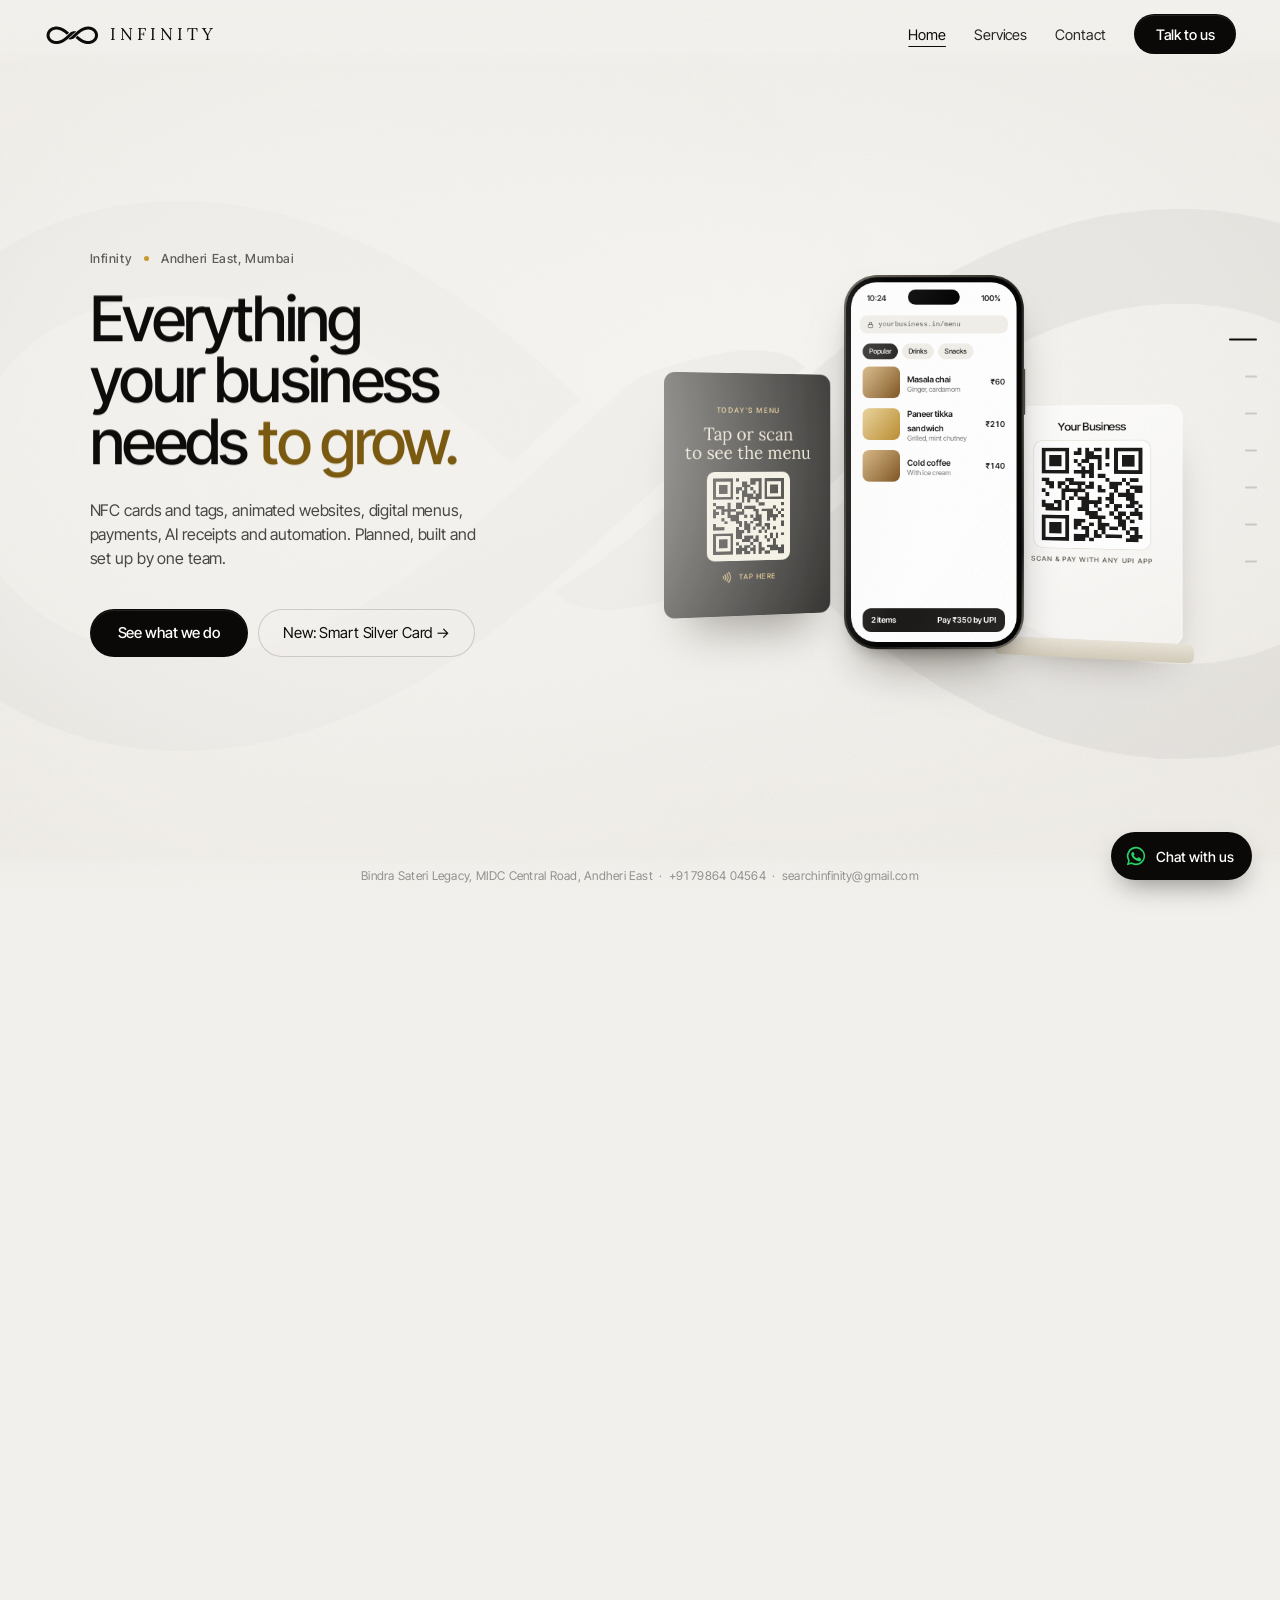
==== commit 99cc80a9: "Smart Silver Card page, linked from the homepage; hidden panels no longer block clicks Co-Authored-B" ====
--- a/index.html
+++ b/index.html
@@ -68,13 +68,13 @@
     <p class="eyebrow">Infinity <span class="dot"></span> Andheri East, Mumbai</p>
     <h1>Everything your business needs <em>to grow.</em></h1>
     <p class="sub">NFC cards and tags, animated websites, digital menus, payments, AI receipts and automation. Planned, built and set up by one team.</p>
-    <div class="cta"><a class="pill" href="#nfc" data-step-go="1">See what we do</a></div>
+    <div class="cta"><a class="pill" href="#nfc" data-step-go="1">See what we do</a><a class="ghost" href="smart-silver-card.html">New: Smart Silver Card →</a></div>
   </section>
   <section class="panel" data-step id="nfc" data-pos="left" data-label="NFC">
     <p class="eyebrow">NFC <span class="dot"></span> Tap, no app</p>
     <h1>NFC that <em>does the work.</em></h1>
     <p class="sub">A phone touches the card or tag and the right page opens: your Google reviews, Instagram, YouTube, Wi-Fi or a full link page.</p>
-    <div class="cta"><a class="pill" href="nfc-review-cards.html">NFC review cards</a><a class="ghost" href="social-tags.html">Instagram &amp; YouTube tags</a><a class="ghost" href="all-in-one-nfc.html">All-in-one NFC</a></div>
+    <div class="cta"><a class="pill" href="smart-silver-card.html">Smart Silver Card · ₹630</a><a class="ghost" href="nfc-review-cards.html">NFC review cards</a><a class="ghost" href="social-tags.html">Instagram &amp; YouTube tags</a><a class="ghost" href="all-in-one-nfc.html">All-in-one NFC</a></div>
   </section>
   <section class="panel" data-step id="web" data-pos="right" data-label="Websites">
     <p class="eyebrow">Websites</p>
--- a/assets/site.css
+++ b/assets/site.css
@@ -427,3 +427,6 @@
 .amt{font:300 40px/1 var(--sans);font-variant-numeric:tabular-nums;text-align:center;margin-top:6px}
 .qrbox{width:120px;height:120px;border-radius:12px;background:#fff;padding:10px;box-shadow:0 0 0 1px #ddd;margin:8px auto}
 .qrbox svg{width:100%;height:100%;display:block}
+
+/* hidden panels must not catch clicks: buttons follow their panel */
+.panel .cta,.panel .svcs{pointer-events:inherit}
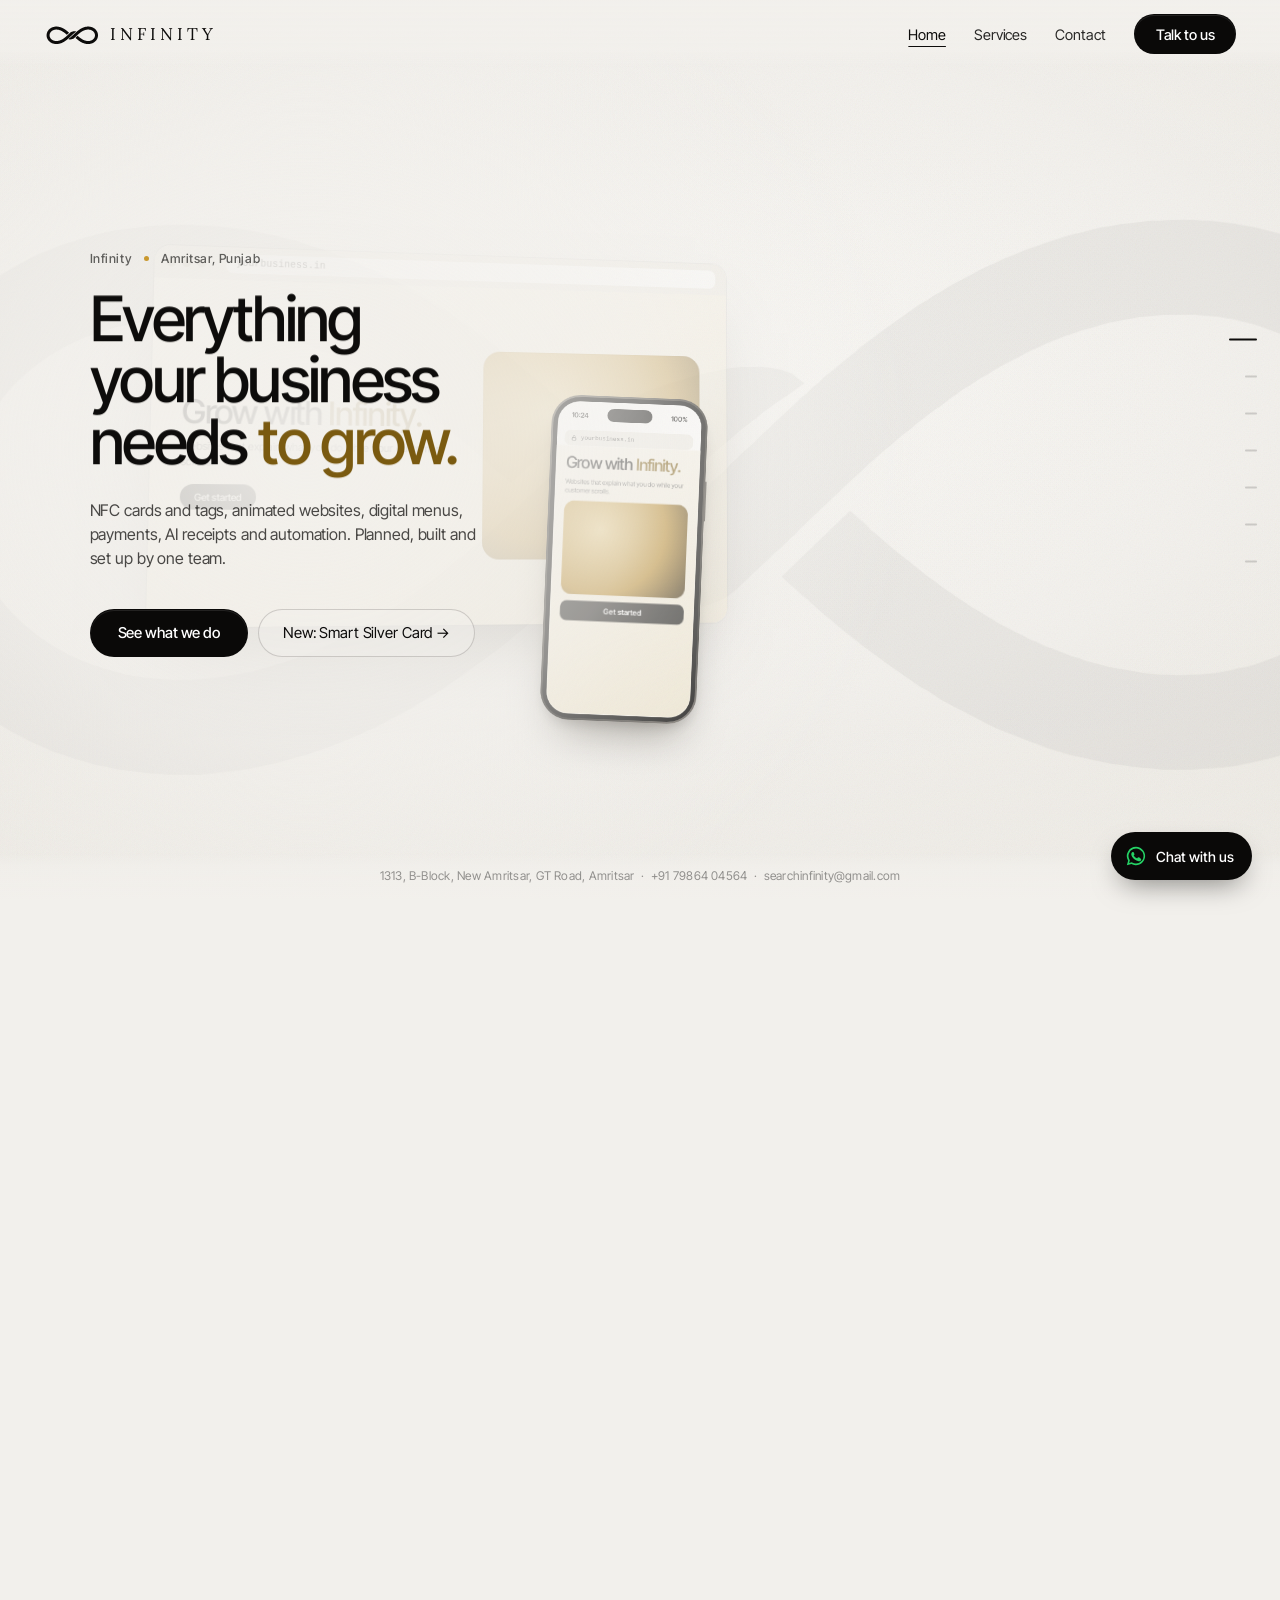
==== commit c73ce9ae: "Infinity Technologies: Amritsar address and full brand name everywhere; sitemap and robots for Googl" ====
--- a/index.html
+++ b/index.html
@@ -3,11 +3,11 @@
 <head>
 <meta charset="UTF-8">
 <meta name="viewport" content="width=device-width, initial-scale=1, viewport-fit=cover">
-<title>Infinity – Business Growth Studio</title>
-<meta name="description" content="NFC review cards, Instagram and YouTube tags, animated websites, digital menus, UPI QR codes, AI receipts and business automation. Infinity, Andheri East, Mumbai.">
+<title>Infinity Technologies – Business Growth Studio</title>
+<meta name="description" content="NFC review cards, Instagram and YouTube tags, animated websites, digital menus, UPI QR codes, AI receipts and business automation. Infinity Technologies, Amritsar.">
 <meta name="theme-color" content="#f2f0ec">
-<meta property="og:title" content="Infinity – Business Growth Studio">
-<meta property="og:description" content="NFC review cards, Instagram and YouTube tags, animated websites, digital menus, UPI QR codes, AI receipts and business automation. Infinity, Andheri East, Mumbai.">
+<meta property="og:title" content="Infinity Technologies – Business Growth Studio">
+<meta property="og:description" content="NFC review cards, Instagram and YouTube tags, animated websites, digital menus, UPI QR codes, AI receipts and business automation. Infinity Technologies, Amritsar.">
 <meta property="og:type" content="website">
 <meta property="og:url" content="https://growwithinfinity.github.io/">
 <meta property="og:image" content="https://growwithinfinity.github.io/og.jpg">
@@ -21,10 +21,10 @@
 <link href="https://fonts.googleapis.com/css2?family=Inter+Tight:wght@400;500&family=Lora:wght@400&family=Poppins:wght@400;500&display=swap" rel="stylesheet">
 <link rel="stylesheet" href="assets/site.css">
 <script type="application/ld+json">
-{"@context":"https://schema.org","@type":"LocalBusiness","name":"Infinity","description":"NFC review cards, Instagram and YouTube NFC tags, animated websites, digital menus, UPI QR codes, AI receipts and business automation.",
+{"@context":"https://schema.org","@type":"LocalBusiness","name":"Infinity Technologies","description":"NFC review cards, Instagram and YouTube NFC tags, animated websites, digital menus, UPI QR codes, AI receipts and business automation.",
  "url":"https://growwithinfinity.github.io/","email":"searchinfinity@gmail.com",
  "telephone":["+91-79864-04564","+91-98771-68353","+91-98782-25225","+91-93243-87537"],
- "address":{"@type":"PostalAddress","streetAddress":"Bindra Sateri Legacy, near Aralia Business Hotel, MIDC Central Road","addressLocality":"Andheri East, Mumbai","addressRegion":"Maharashtra","postalCode":"400093","addressCountry":"IN"},
+ "address":{"@type":"PostalAddress","streetAddress":"1313, B-Block, New Amritsar, GT Road","addressLocality":"Amritsar","addressRegion":"Punjab","postalCode":"143001","addressCountry":"IN"},
  "image":"https://growwithinfinity.github.io/og.jpg"}
 </script>
 </head>
@@ -49,7 +49,7 @@
   <div class="o tag yt" data-o="yt"><svg viewBox="0 0 24 24"><rect x="3" y="6" width="18" height="12" rx="4" fill="none" stroke="currentColor" stroke-width="1.8"/><path d="M10.5 9.5v5l4.3-2.5z" fill="currentColor"/></svg><em>SUBSCRIBE</em></div>
   <div class="o phone" data-o="phone"><div class="bezel"><div class="screen" id="pscr">
     <div class="scr on" data-s="review"><div class="sb"><span>10:24</span><span>100%</span></div><div class="url"><svg><use href="#lock"/></svg>g.page/r/your-business/review</div>
-      <div class="body"><div class="row-x"><div class="av">Y</div><div><b>Your Business</b><small>Andheri East</small></div></div><div class="tiny">How was your visit?</div>
+      <div class="body"><div class="row-x"><div class="av">Y</div><div><b>Your Business</b><small>Amritsar</small></div></div><div class="tiny">How was your visit?</div>
       <div class="stars-r" style="display:flex;gap:6px;color:#E8A91B"><svg width="26" height="26" fill="currentColor"><use href="#star"/></svg><svg width="26" height="26" fill="currentColor"><use href="#star"/></svg><svg width="26" height="26" fill="currentColor"><use href="#star"/></svg><svg width="26" height="26" fill="currentColor"><use href="#star"/></svg><svg width="26" height="26" fill="currentColor"><use href="#star"/></svg></div>
       <div class="dr" style="font-family:var(--sans)">Quick service and really friendly staff. Will come back!</div><div class="btn-s green" style="margin-top:auto">Posted ✓</div></div></div>
     <div class="scr" data-s="site"><div class="sb"><span>10:24</span><span>100%</span></div><div class="url"><svg><use href="#lock"/></svg>yourbusiness.in</div>
@@ -65,7 +65,7 @@
 
 <main class="panels">
   <section class="panel" data-step id="intro" data-pos="left" data-label="Intro">
-    <p class="eyebrow">Infinity <span class="dot"></span> Andheri East, Mumbai</p>
+    <p class="eyebrow">Infinity <span class="dot"></span> Amritsar, Punjab</p>
     <h1>Everything your business needs <em>to grow.</em></h1>
     <p class="sub">NFC cards and tags, animated websites, digital menus, payments, AI receipts and automation. Planned, built and set up by one team.</p>
     <div class="cta"><a class="pill" href="#nfc" data-step-go="1">See what we do</a><a class="ghost" href="smart-silver-card.html">New: Smart Silver Card →</a></div>
